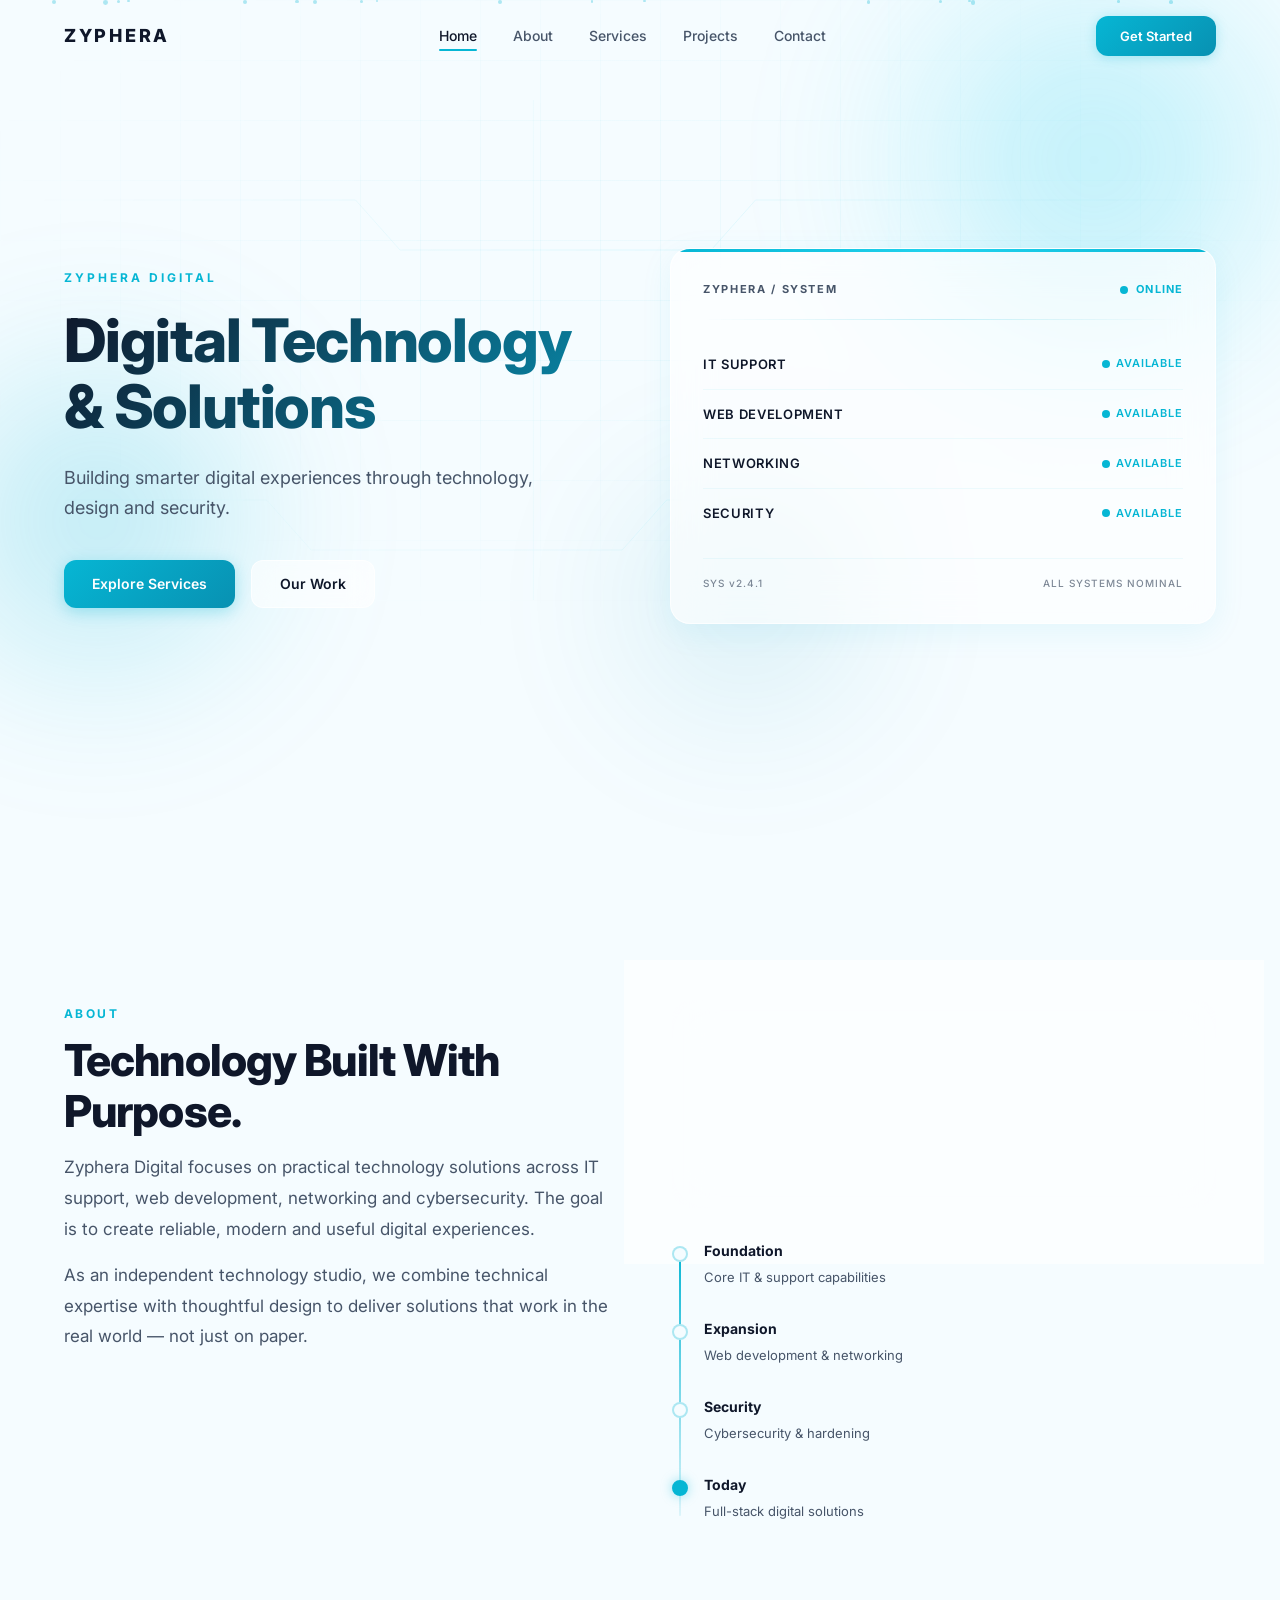
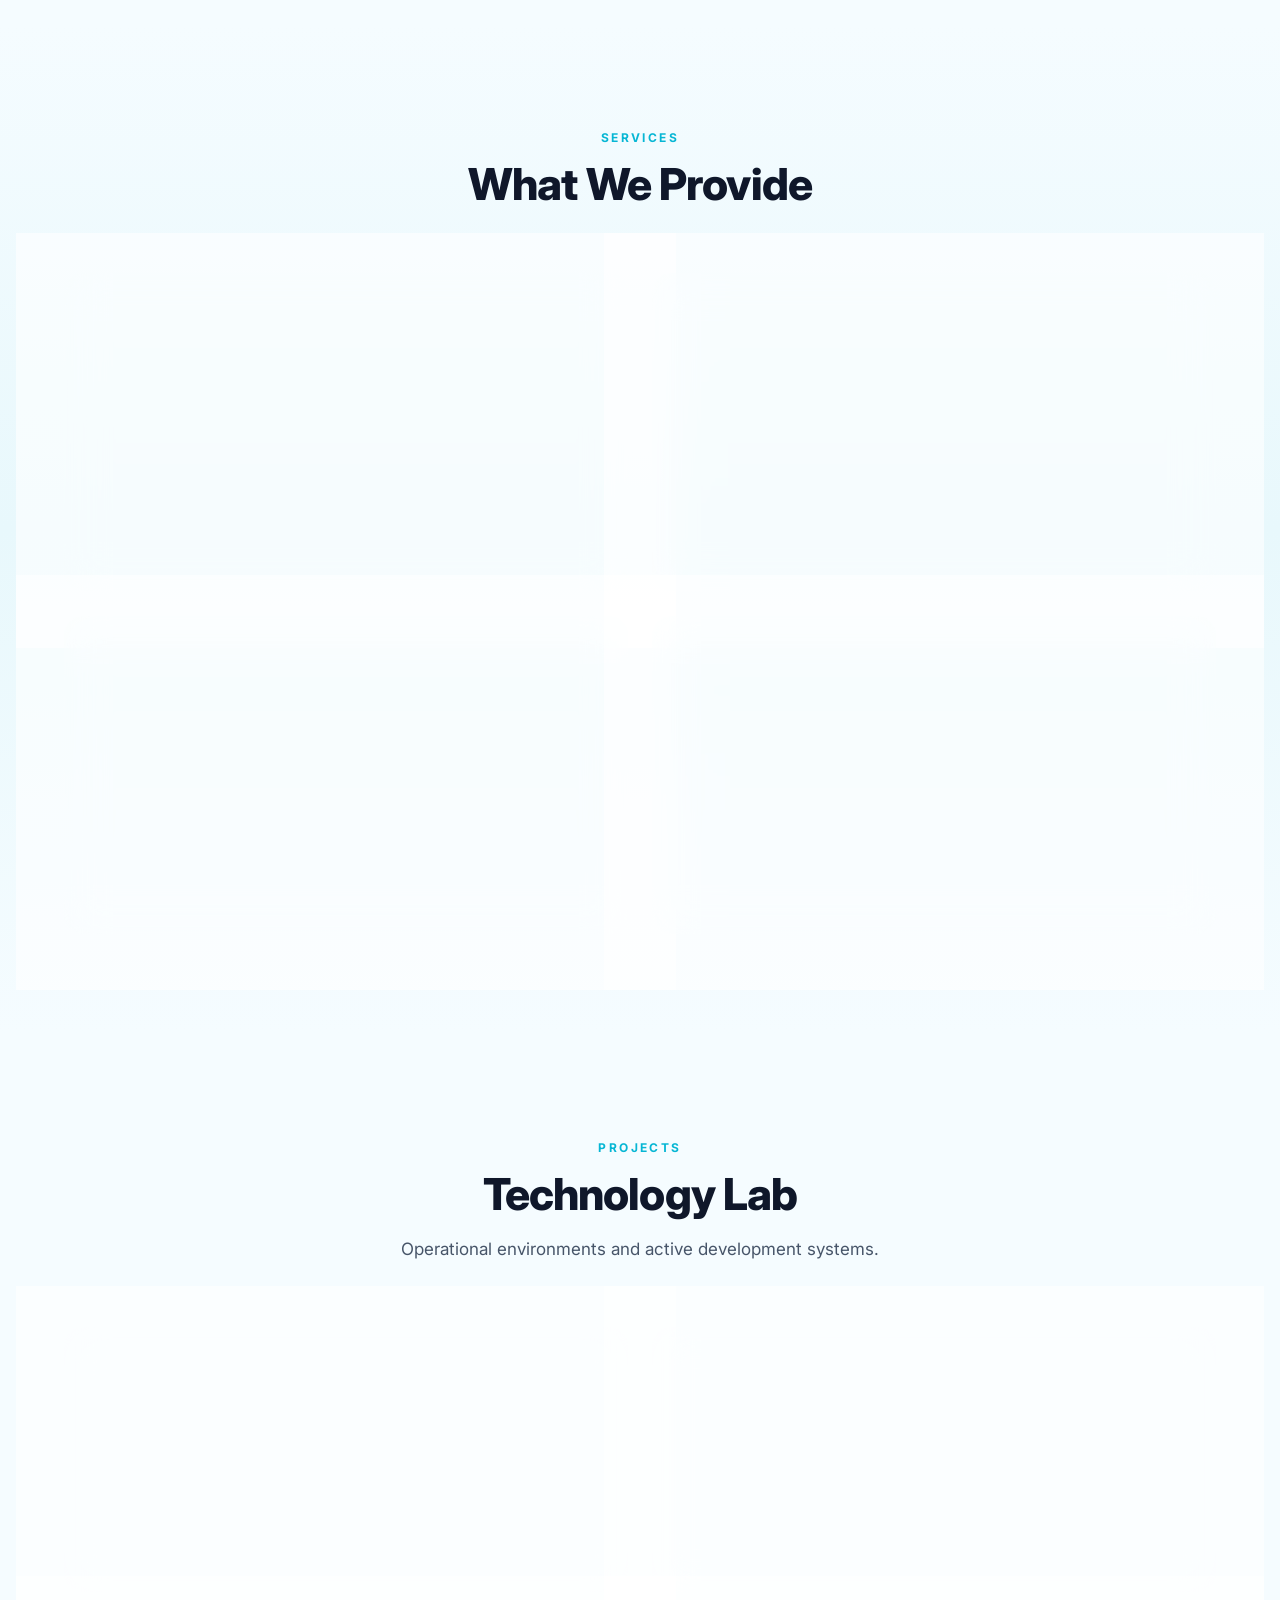
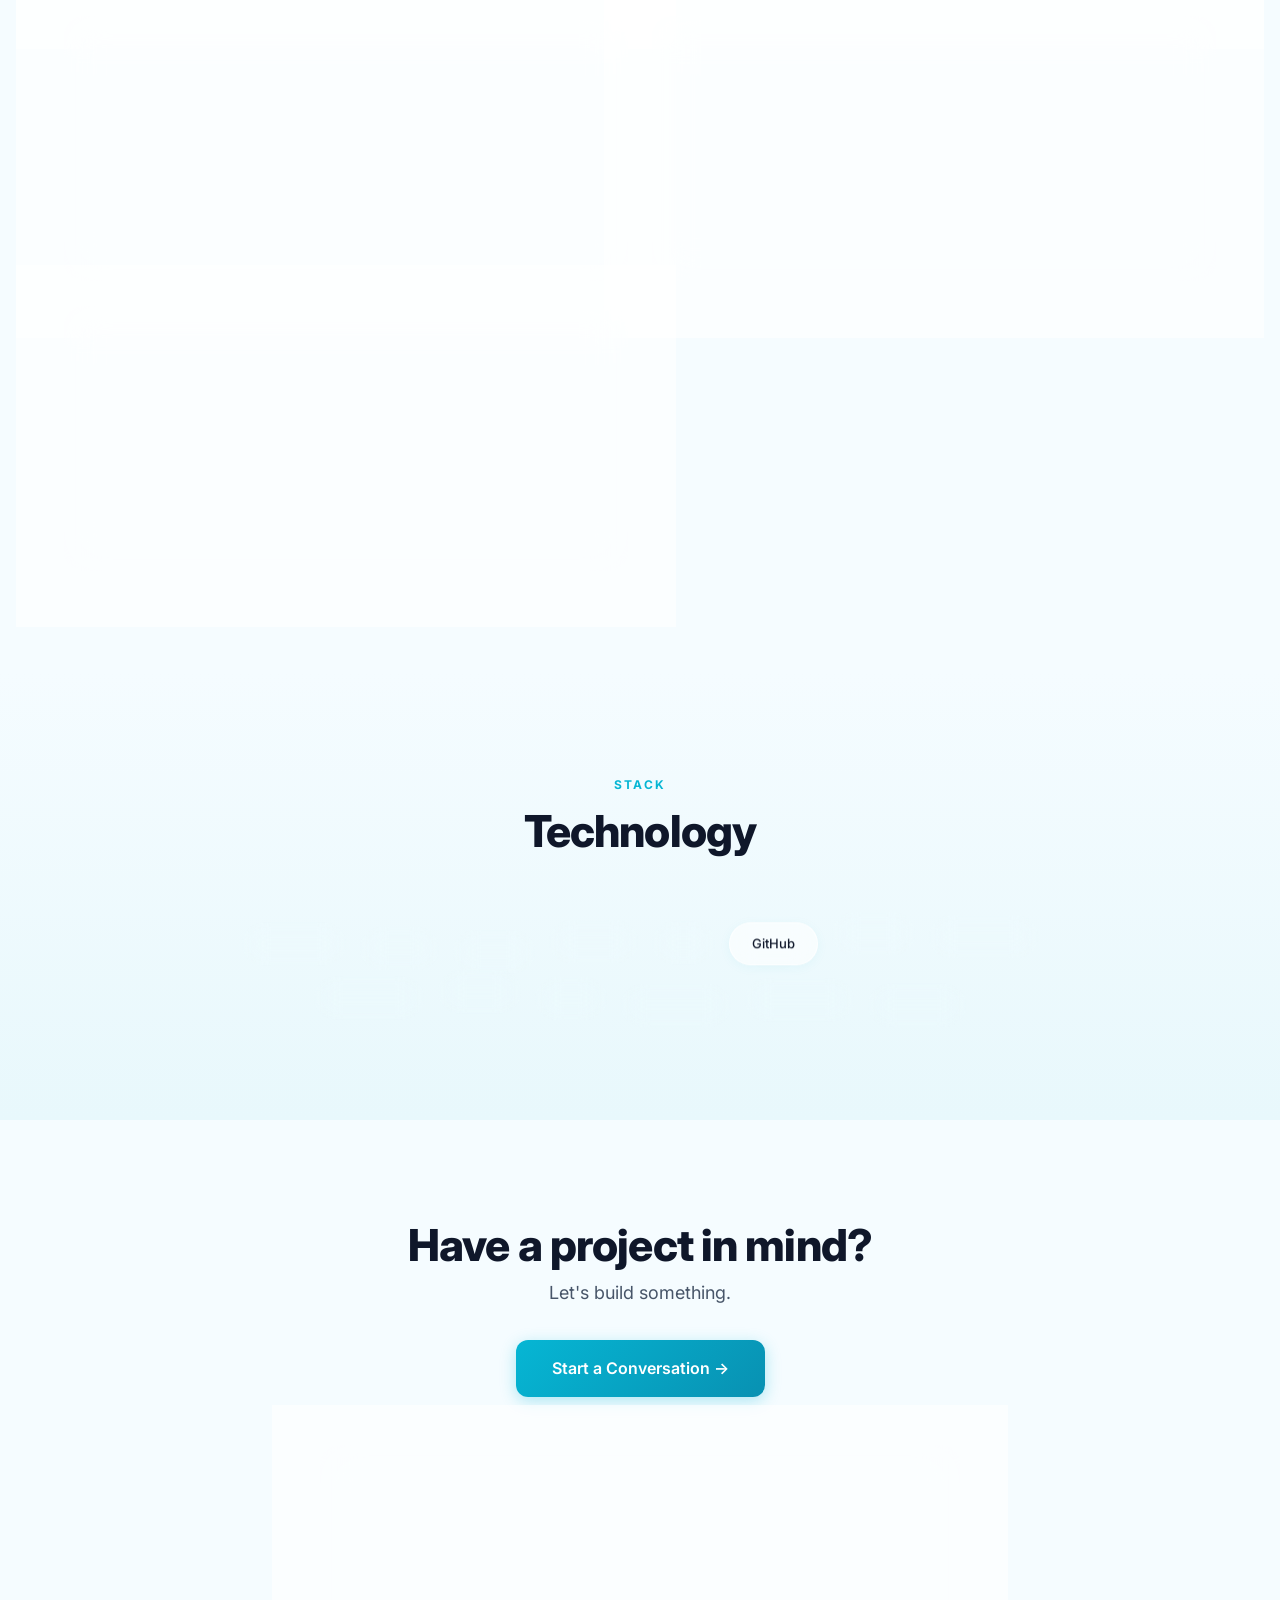
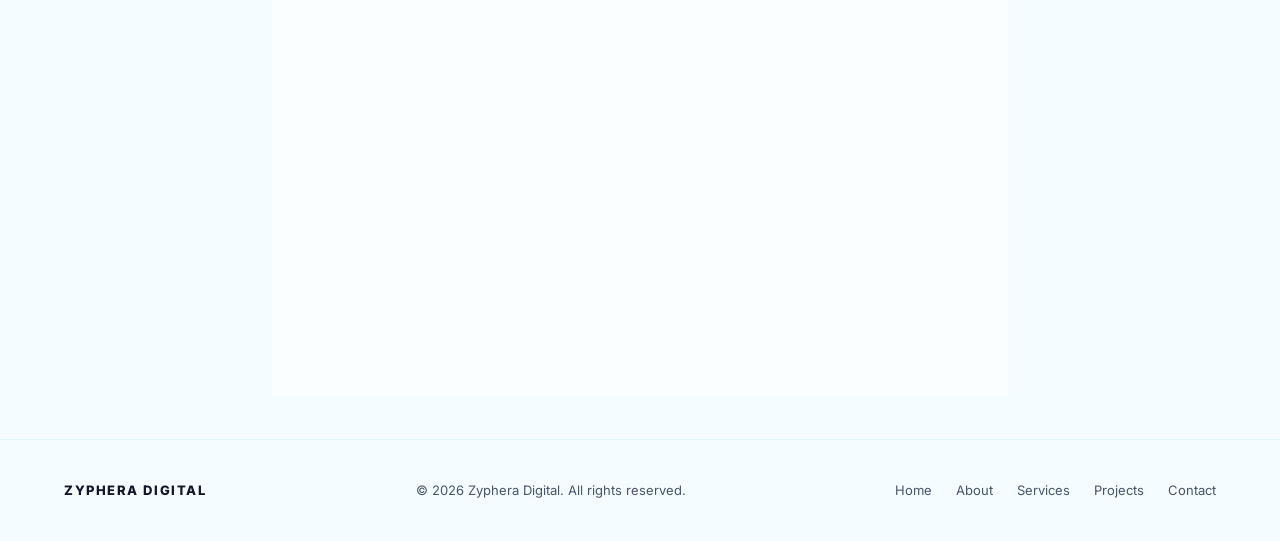
==== index.html @ acb36f53 "Initial commit" ====
<!DOCTYPE html>
<html lang="en">
<head>
  <meta charset="UTF-8">
  <meta name="viewport" content="width=device-width, initial-scale=1.0">
  <meta name="description" content="Zyphera Digital — Independent digital technology studio providing IT support, web development, networking, and cybersecurity solutions.">
  <title>Zyphera Digital — Digital Technology & Solutions</title>
  <link rel="preconnect" href="https://fonts.googleapis.com">
  <link rel="preconnect" href="https://fonts.gstatic.com" crossorigin>
  <link href="https://fonts.googleapis.com/css2?family=Inter:wght@300;400;500;600;700;800&display=swap" rel="stylesheet">
  <link rel="stylesheet" href="styles.css">
</head>
<body>

  <!-- Background Elements -->
  <div class="bg-elements" aria-hidden="true">
    <div class="orb orb-1"></div>
    <div class="orb orb-2"></div>
    <div class="orb orb-3"></div>
    <div class="grid-pattern"></div>
    <div class="circuit-lines">
      <svg viewBox="0 0 1440 900" preserveAspectRatio="none" xmlns="http://www.w3.org/2000/svg">
        <path d="M0 200 H400 L450 250 H800 L850 200 H1440" stroke="url(#circuitGrad)" stroke-width="1" fill="none" opacity="0.3"/>
        <path d="M0 500 H300 L350 550 H700 L750 500 H1100 L1150 550 H1440" stroke="url(#circuitGrad)" stroke-width="1" fill="none" opacity="0.2"/>
        <path d="M200 0 V400 M600 100 V600 M1000 0 V500 M1200 200 V900" stroke="url(#circuitGrad)" stroke-width="1" fill="none" opacity="0.15"/>
        <defs>
          <linearGradient id="circuitGrad" x1="0%" y1="0%" x2="100%" y2="0%">
            <stop offset="0%" stop-color="#06B6D4" stop-opacity="0"/>
            <stop offset="50%" stop-color="#22D3EE" stop-opacity="0.6"/>
            <stop offset="100%" stop-color="#06B6D4" stop-opacity="0"/>
          </linearGradient>
        </defs>
      </svg>
    </div>
    <div class="particles" id="particles"></div>
  </div>

  <!-- Navigation -->
  <header class="navbar" id="navbar">
    <div class="container nav-container">
      <a href="#home" class="logo">ZYPHERA</a>
      <nav class="nav-links" id="navLinks">
        <a href="#home" class="nav-link active">Home</a>
        <a href="#about" class="nav-link">About</a>
        <a href="#services" class="nav-link">Services</a>
        <a href="#projects" class="nav-link">Projects</a>
        <a href="#contact" class="nav-link">Contact</a>
      </nav>
      <a href="#contact" class="btn btn-nav">Get Started</a>
      <button class="hamburger" id="hamburger" aria-label="Toggle menu" aria-expanded="false">
        <span></span>
        <span></span>
        <span></span>
      </button>
    </div>
  </header>

  <!-- Mobile Menu -->
  <div class="mobile-menu" id="mobileMenu">
    <nav class="mobile-nav">
      <a href="#home" class="mobile-nav-link">Home</a>
      <a href="#about" class="mobile-nav-link">About</a>
      <a href="#services" class="mobile-nav-link">Services</a>
      <a href="#projects" class="mobile-nav-link">Projects</a>
      <a href="#contact" class="mobile-nav-link">Contact</a>
      <a href="#contact" class="btn btn-primary mobile-cta">Get Started</a>
    </nav>
  </div>

  <main>

    <!-- Hero -->
    <section class="hero section" id="home">
      <div class="container hero-container">
        <div class="hero-content fade-in">
          <span class="hero-brand">ZYPHERA DIGITAL</span>
          <h1 class="hero-title">Digital Technology<br>&amp; Solutions</h1>
          <p class="hero-subtitle">Building smarter digital experiences through technology, design and security.</p>
          <div class="hero-actions">
            <a href="#services" class="btn btn-primary">Explore Services</a>
            <a href="#projects" class="btn btn-secondary">Our Work</a>
          </div>
        </div>
        <div class="hero-dashboard fade-in delay-1">
          <div class="dashboard glass-card">
            <div class="dashboard-header">
              <span class="dashboard-label">ZYPHERA / SYSTEM</span>
              <span class="status-indicator">
                <span class="status-dot pulse"></span>
                ONLINE
              </span>
            </div>
            <div class="dashboard-divider"></div>
            <div class="dashboard-services">
              <div class="dashboard-row">
                <span class="service-name">IT SUPPORT</span>
                <span class="service-status available">
                  <span class="status-dot pulse"></span> AVAILABLE
                </span>
              </div>
              <div class="dashboard-row">
                <span class="service-name">WEB DEVELOPMENT</span>
                <span class="service-status available">
                  <span class="status-dot pulse"></span> AVAILABLE
                </span>
              </div>
              <div class="dashboard-row">
                <span class="service-name">NETWORKING</span>
                <span class="service-status available">
                  <span class="status-dot pulse"></span> AVAILABLE
                </span>
              </div>
              <div class="dashboard-row">
                <span class="service-name">SECURITY</span>
                <span class="service-status available">
                  <span class="status-dot pulse"></span> AVAILABLE
                </span>
              </div>
            </div>
            <div class="dashboard-footer">
              <span class="dashboard-meta">SYS v2.4.1</span>
              <span class="dashboard-meta">ALL SYSTEMS NOMINAL</span>
            </div>
          </div>
        </div>
      </div>
    </section>

    <!-- About -->
    <section class="about section" id="about">
      <div class="container">
        <div class="about-grid">
          <div class="about-content fade-in">
            <span class="section-label">About</span>
            <h2 class="section-title">Technology Built With Purpose.</h2>
            <p class="section-text">Zyphera Digital focuses on practical technology solutions across IT support, web development, networking and cybersecurity. The goal is to create reliable, modern and useful digital experiences.</p>
            <p class="section-text">As an independent technology studio, we combine technical expertise with thoughtful design to deliver solutions that work in the real world — not just on paper.</p>
          </div>
          <div class="about-visual fade-in delay-1">
            <div class="studio-card glass-card">
              <span class="studio-label">INDEPENDENT TECHNOLOGY STUDIO</span>
              <div class="studio-items">
                <div class="studio-item">
                  <div class="studio-icon">
                    <svg viewBox="0 0 24 24" fill="none" stroke="currentColor" stroke-width="1.5"><rect x="2" y="3" width="20" height="14" rx="2"/><path d="M8 21h8M12 17v4"/></svg>
                  </div>
                  <span>IT Solutions</span>
                </div>
                <div class="studio-item">
                  <div class="studio-icon">
                    <svg viewBox="0 0 24 24" fill="none" stroke="currentColor" stroke-width="1.5"><polyline points="16 18 22 12 16 6"/><polyline points="8 6 2 12 8 18"/></svg>
                  </div>
                  <span>Digital Development</span>
                </div>
                <div class="studio-item">
                  <div class="studio-icon">
                    <svg viewBox="0 0 24 24" fill="none" stroke="currentColor" stroke-width="1.5"><circle cx="12" cy="12" r="3"/><path d="M12 1v4M12 19v4M4.22 4.22l2.83 2.83M16.95 16.95l2.83 2.83M1 12h4M19 12h4M4.22 19.78l2.83-2.83M16.95 7.05l2.83-2.83"/></svg>
                  </div>
                  <span>Networking</span>
                </div>
                <div class="studio-item">
                  <div class="studio-icon">
                    <svg viewBox="0 0 24 24" fill="none" stroke="currentColor" stroke-width="1.5"><path d="M12 22s8-4 8-10V5l-8-3-8 3v7c0 6 8 10 8 10z"/></svg>
                  </div>
                  <span>Security</span>
                </div>
              </div>
            </div>
            <div class="timeline">
              <div class="timeline-item">
                <div class="timeline-dot"></div>
                <div class="timeline-content">
                  <span class="timeline-year">Foundation</span>
                  <span class="timeline-desc">Core IT &amp; support capabilities</span>
                </div>
              </div>
              <div class="timeline-item">
                <div class="timeline-dot"></div>
                <div class="timeline-content">
                  <span class="timeline-year">Expansion</span>
                  <span class="timeline-desc">Web development &amp; networking</span>
                </div>
              </div>
              <div class="timeline-item">
                <div class="timeline-dot"></div>
                <div class="timeline-content">
                  <span class="timeline-year">Security</span>
                  <span class="timeline-desc">Cybersecurity &amp; hardening</span>
                </div>
              </div>
              <div class="timeline-item">
                <div class="timeline-dot active"></div>
                <div class="timeline-content">
                  <span class="timeline-year">Today</span>
                  <span class="timeline-desc">Full-stack digital solutions</span>
                </div>
              </div>
            </div>
          </div>
        </div>
      </div>
    </section>

    <!-- Services -->
    <section class="services section" id="services">
      <div class="container">
        <div class="section-header fade-in">
          <span class="section-label">Services</span>
          <h2 class="section-title">What We Provide</h2>
        </div>
        <div class="services-grid">

          <article class="service-card glass-card fade-in">
            <div class="service-icon">
              <svg viewBox="0 0 24 24" fill="none" stroke="currentColor" stroke-width="1.5"><rect x="2" y="3" width="20" height="14" rx="2"/><path d="M8 21h8M12 17v4"/><path d="M7 8h2M7 12h4"/></svg>
            </div>
            <h3 class="service-title">IT Support</h3>
            <p class="service-desc">Technical troubleshooting, system configuration and user support.</p>
            <div class="service-tags">
              <span class="tag">Windows</span>
              <span class="tag">Linux</span>
              <span class="tag">Troubleshooting</span>
            </div>
            <a href="#contact" class="service-link">
              Learn more <span class="arrow">&rarr;</span>
            </a>
          </article>

          <article class="service-card glass-card fade-in delay-1">
            <div class="service-icon">
              <svg viewBox="0 0 24 24" fill="none" stroke="currentColor" stroke-width="1.5"><circle cx="12" cy="12" r="10"/><path d="M2 12h20M12 2a15.3 15.3 0 0 1 4 10 15.3 15.3 0 0 1-4 10 15.3 15.3 0 0 1-4-10 15.3 15.3 0 0 1 4-10z"/></svg>
            </div>
            <h3 class="service-title">Web Development</h3>
            <p class="service-desc">Modern responsive websites and digital experiences.</p>
            <div class="service-tags">
              <span class="tag">HTML</span>
              <span class="tag">CSS</span>
              <span class="tag">JavaScript</span>
            </div>
            <a href="#contact" class="service-link">
              Learn more <span class="arrow">&rarr;</span>
            </a>
          </article>

          <article class="service-card glass-card fade-in delay-2">
            <div class="service-icon">
              <svg viewBox="0 0 24 24" fill="none" stroke="currentColor" stroke-width="1.5"><path d="M12 22s8-4 8-10V5l-8-3-8 3v7c0 6 8 10 8 10z"/><path d="M9 12l2 2 4-4"/></svg>
            </div>
            <h3 class="service-title">Cybersecurity</h3>
            <p class="service-desc">Security-focused testing, assessment and system hardening.</p>
            <div class="service-tags">
              <span class="tag">Security Testing</span>
              <span class="tag">Nmap</span>
              <span class="tag">Wireshark</span>
            </div>
            <a href="#contact" class="service-link">
              Learn more <span class="arrow">&rarr;</span>
            </a>
          </article>

          <article class="service-card glass-card fade-in delay-3">
            <div class="service-icon">
              <svg viewBox="0 0 24 24" fill="none" stroke="currentColor" stroke-width="1.5"><circle cx="5" cy="6" r="2"/><circle cx="19" cy="6" r="2"/><circle cx="12" cy="18" r="2"/><path d="M7 6h10M5 8l7 8M19 8l-7 8"/></svg>
            </div>
            <h3 class="service-title">Networking</h3>
            <p class="service-desc">Network configuration, troubleshooting and infrastructure support.</p>
            <div class="service-tags">
              <span class="tag">Cisco</span>
              <span class="tag">Networking</span>
              <span class="tag">Packet Tracer</span>
            </div>
            <a href="#contact" class="service-link">
              Learn more <span class="arrow">&rarr;</span>
            </a>
          </article>

        </div>
      </div>
    </section>

    <!-- Projects -->
    <section class="projects section" id="projects">
      <div class="container">
        <div class="section-header fade-in">
          <span class="section-label">Projects</span>
          <h2 class="section-title">Technology Lab</h2>
          <p class="section-subtitle">Operational environments and active development systems.</p>
        </div>
        <div class="projects-grid">

          <article class="project-panel glass-card fade-in">
            <div class="panel-header">
              <span class="panel-status active-status"><span class="status-dot pulse"></span> ACTIVE</span>
              <span class="panel-id">LAB-001</span>
            </div>
            <h3 class="panel-title">IT Support Simulation Lab</h3>
            <div class="panel-meta">
              <div class="meta-row"><span class="meta-label">CATEGORY</span><span class="meta-value">IT SUPPORT</span></div>
              <div class="meta-row"><span class="meta-label">ENVIRONMENT</span><span class="meta-value">WINDOWS / LINUX</span></div>
            </div>
            <a href="#" class="panel-link">View Project <span class="arrow">&rarr;</span></a>
          </article>

          <article class="project-panel glass-card fade-in delay-1">
            <div class="panel-header">
              <span class="panel-status active-status"><span class="status-dot pulse"></span> ACTIVE</span>
              <span class="panel-id">LAB-002</span>
            </div>
            <h3 class="panel-title">Networking Laboratory</h3>
            <div class="panel-meta">
              <div class="meta-row"><span class="meta-label">CATEGORY</span><span class="meta-value">NETWORKING</span></div>
              <div class="meta-row"><span class="meta-label">ENVIRONMENT</span><span class="meta-value">CISCO / PACKET TRACER</span></div>
            </div>
            <a href="#" class="panel-link">View Project <span class="arrow">&rarr;</span></a>
          </article>

          <article class="project-panel glass-card fade-in delay-2">
            <div class="panel-header">
              <span class="panel-status active-status"><span class="status-dot pulse"></span> ACTIVE</span>
              <span class="panel-id">LAB-003</span>
            </div>
            <h3 class="panel-title">Cybersecurity Home Lab</h3>
            <div class="panel-meta">
              <div class="meta-row"><span class="meta-label">CATEGORY</span><span class="meta-value">CYBERSECURITY</span></div>
              <div class="meta-row"><span class="meta-label">ENVIRONMENT</span><span class="meta-value">KALI / LINUX</span></div>
            </div>
            <a href="#" class="panel-link">View Project <span class="arrow">&rarr;</span></a>
          </article>

          <article class="project-panel glass-card fade-in">
            <div class="panel-header">
              <span class="panel-status completed-status">&#10003; COMPLETED</span>
              <span class="panel-id">PRJ-004</span>
            </div>
            <h3 class="panel-title">Tea Haven Website</h3>
            <div class="panel-meta">
              <div class="meta-row"><span class="meta-label">CATEGORY</span><span class="meta-value">WEB DEVELOPMENT</span></div>
              <div class="meta-row"><span class="meta-label">ENVIRONMENT</span><span class="meta-value">HTML / CSS / JS</span></div>
            </div>
            <a href="#" class="panel-link">View Project <span class="arrow">&rarr;</span></a>
          </article>

          <article class="project-panel glass-card fade-in delay-1">
            <div class="panel-header">
              <span class="panel-status dev-status"><span class="status-dot pulse"></span> DEVELOPMENT</span>
              <span class="panel-id">PRJ-005</span>
            </div>
            <h3 class="panel-title">Nova AI Assistant</h3>
            <div class="panel-meta">
              <div class="meta-row"><span class="meta-label">CATEGORY</span><span class="meta-value">AI / PYTHON</span></div>
              <div class="meta-row"><span class="meta-label">ENVIRONMENT</span><span class="meta-value">PYTHON / API</span></div>
            </div>
            <a href="#" class="panel-link">View Project <span class="arrow">&rarr;</span></a>
          </article>

        </div>
      </div>
    </section>

    <!-- Technology Stack -->
    <section class="tech section" id="technology">
      <div class="container">
        <div class="section-header fade-in">
          <span class="section-label">Stack</span>
          <h2 class="section-title">Technology</h2>
        </div>
        <div class="tech-cloud fade-in" id="techCloud">
          <span class="tech-pill">Windows</span>
          <span class="tech-pill">Linux</span>
          <span class="tech-pill">Cisco</span>
          <span class="tech-pill">Python</span>
          <span class="tech-pill">Git</span>
          <span class="tech-pill">GitHub</span>
          <span class="tech-pill">Nmap</span>
          <span class="tech-pill">Wireshark</span>
          <span class="tech-pill">Burp Suite</span>
          <span class="tech-pill">HTML</span>
          <span class="tech-pill">CSS</span>
          <span class="tech-pill">JavaScript</span>
          <span class="tech-pill">VirtualBox</span>
          <span class="tech-pill">VMware</span>
        </div>
      </div>
    </section>

    <!-- Contact -->
    <section class="contact section" id="contact">
      <div class="container">
        <div class="contact-header fade-in">
          <h2 class="section-title">Have a project in mind?</h2>
          <p class="section-subtitle">Let's build something.</p>
          <a href="#contact-form" class="btn btn-primary btn-large">Start a Conversation &rarr;</a>
        </div>
        <form class="contact-form glass-card fade-in" id="contact-form">
          <div class="form-row">
            <div class="form-group">
              <label for="name">Name</label>
              <input type="text" id="name" name="name" placeholder="Your name" required>
            </div>
            <div class="form-group">
              <label for="email">Email</label>
              <input type="email" id="email" name="email" placeholder="you@example.com" required>
            </div>
          </div>
          <div class="form-group">
            <label for="service">Service</label>
            <select id="service" name="service" required>
              <option value="" disabled selected>Select a service</option>
              <option value="it-support">IT Support</option>
              <option value="web-development">Web Development</option>
              <option value="cybersecurity">Cybersecurity</option>
              <option value="networking">Networking</option>
              <option value="other">Other</option>
            </select>
          </div>
          <div class="form-group">
            <label for="message">Message</label>
            <textarea id="message" name="message" rows="5" placeholder="Tell us about your project..." required></textarea>
          </div>
          <button type="submit" class="btn btn-primary btn-submit">Submit</button>
        </form>
      </div>
    </section>

  </main>

  <!-- Footer -->
  <footer class="footer">
    <div class="container footer-container">
      <span class="footer-logo">ZYPHERA DIGITAL</span>
      <span class="footer-copy">&copy; 2026 Zyphera Digital. All rights reserved.</span>
      <nav class="footer-nav">
        <a href="#home">Home</a>
        <a href="#about">About</a>
        <a href="#services">Services</a>
        <a href="#projects">Projects</a>
        <a href="#contact">Contact</a>
      </nav>
    </div>
  </footer>

  <script src="script.js"></script>
</body>
</html>
---- styles.css ----
/* ============================================
   Zyphera Digital — Design System
   Bright Cyan Glassmorphism
   ============================================ */

:root {
  --bg: #F5FCFF;
  --bg-light: #E8F8FC;
  --primary: #06B6D4;
  --bright: #22D3EE;
  --deep: #0891B2;
  --text-dark: #0F172A;
  --text-secondary: #475569;
  --glass-bg: rgba(255, 255, 255, 0.60);
  --glass-border: rgba(255, 255, 255, 0.70);
  --glass-shadow: 0 8px 32px rgba(6, 182, 212, 0.08);
  --glow: 0 0 40px rgba(6, 182, 212, 0.15);
  --glow-strong: 0 0 60px rgba(34, 211, 238, 0.25);
  --radius: 20px;
  --radius-lg: 28px;
  --radius-sm: 12px;
  --transition: 0.3s cubic-bezier(0.4, 0, 0.2, 1);
  --font: 'Inter', -apple-system, BlinkMacSystemFont, sans-serif;
  --nav-height: 72px;
}

/* Reset */
*, *::before, *::after {
  margin: 0;
  padding: 0;
  box-sizing: border-box;
}

html {
  scroll-behavior: smooth;
  scroll-padding-top: var(--nav-height);
}

body {
  font-family: var(--font);
  background: var(--bg);
  color: var(--text-dark);
  line-height: 1.6;
  overflow-x: hidden;
  -webkit-font-smoothing: antialiased;
}

a {
  text-decoration: none;
  color: inherit;
}

img {
  max-width: 100%;
  display: block;
}

.container {
  width: 100%;
  max-width: 1200px;
  margin: 0 auto;
  padding: 0 24px;
}

.section {
  padding: 100px 0;
  position: relative;
}

/* ============================================
   Background Elements
   ============================================ */

.bg-elements {
  position: fixed;
  inset: 0;
  pointer-events: none;
  z-index: 0;
  overflow: hidden;
}

.orb {
  position: absolute;
  border-radius: 50%;
  filter: blur(80px);
  opacity: 0.35;
}

.orb-1 {
  width: 500px;
  height: 500px;
  background: radial-gradient(circle, var(--bright) 0%, transparent 70%);
  top: -10%;
  right: -5%;
  animation: float 20s ease-in-out infinite;
}

.orb-2 {
  width: 400px;
  height: 400px;
  background: radial-gradient(circle, var(--primary) 0%, transparent 70%);
  bottom: 20%;
  left: -8%;
  animation: float 25s ease-in-out infinite reverse;
}

.orb-3 {
  width: 300px;
  height: 300px;
  background: radial-gradient(circle, var(--deep) 0%, transparent 70%);
  top: 50%;
  right: 30%;
  opacity: 0.2;
  animation: float 18s ease-in-out infinite 5s;
}

@keyframes float {
  0%, 100% { transform: translate(0, 0); }
  33% { transform: translate(30px, -20px); }
  66% { transform: translate(-20px, 15px); }
}

.grid-pattern {
  position: absolute;
  inset: 0;
  background-image:
    linear-gradient(rgba(6, 182, 212, 0.04) 1px, transparent 1px),
    linear-gradient(90deg, rgba(6, 182, 212, 0.04) 1px, transparent 1px);
  background-size: 60px 60px;
  mask-image: radial-gradient(ellipse 80% 60% at 50% 30%, black 20%, transparent 70%);
}

.circuit-lines {
  position: absolute;
  inset: 0;
  opacity: 0.6;
}

.circuit-lines svg {
  width: 100%;
  height: 100%;
}

.particles {
  position: absolute;
  inset: 0;
}

.particle {
  position: absolute;
  width: 3px;
  height: 3px;
  background: var(--primary);
  border-radius: 50%;
  opacity: 0.3;
  animation: particleFloat 15s linear infinite;
}

@keyframes particleFloat {
  0% { transform: translateY(100vh) scale(0); opacity: 0; }
  10% { opacity: 0.3; }
  90% { opacity: 0.3; }
  100% { transform: translateY(-10vh) scale(1); opacity: 0; }
}

/* ============================================
   Glass Card
   ============================================ */

.glass-card {
  background: var(--glass-bg);
  backdrop-filter: blur(20px);
  -webkit-backdrop-filter: blur(20px);
  border: 1px solid var(--glass-border);
  border-radius: var(--radius);
  box-shadow: var(--glass-shadow);
}

/* ============================================
   Navigation
   ============================================ */

.navbar {
  position: fixed;
  top: 0;
  left: 0;
  right: 0;
  z-index: 1000;
  height: var(--nav-height);
  transition: var(--transition);
}

.navbar.scrolled {
  background: rgba(245, 252, 255, 0.75);
  backdrop-filter: blur(20px);
  -webkit-backdrop-filter: blur(20px);
  border-bottom: 1px solid rgba(255, 255, 255, 0.8);
  box-shadow: 0 4px 24px rgba(6, 182, 212, 0.06);
}

.nav-container {
  display: flex;
  align-items: center;
  justify-content: space-between;
  height: 100%;
}

.logo {
  font-size: 1.125rem;
  font-weight: 800;
  letter-spacing: 0.15em;
  color: var(--text-dark);
  transition: color var(--transition);
}

.logo:hover {
  color: var(--primary);
}

.nav-links {
  display: flex;
  align-items: center;
  gap: 36px;
}

.nav-link {
  font-size: 0.875rem;
  font-weight: 500;
  color: var(--text-secondary);
  transition: color var(--transition);
  position: relative;
}

.nav-link::after {
  content: '';
  position: absolute;
  bottom: -4px;
  left: 0;
  width: 0;
  height: 2px;
  background: var(--primary);
  border-radius: 1px;
  transition: width var(--transition);
}

.nav-link:hover,
.nav-link.active {
  color: var(--text-dark);
}

.nav-link:hover::after,
.nav-link.active::after {
  width: 100%;
}

.hamburger {
  display: none;
  flex-direction: column;
  gap: 5px;
  background: none;
  border: none;
  cursor: pointer;
  padding: 8px;
  z-index: 1001;
}

.hamburger span {
  display: block;
  width: 24px;
  height: 2px;
  background: var(--text-dark);
  border-radius: 2px;
  transition: var(--transition);
}

.hamburger.active span:nth-child(1) {
  transform: rotate(45deg) translate(5px, 5px);
}

.hamburger.active span:nth-child(2) {
  opacity: 0;
}

.hamburger.active span:nth-child(3) {
  transform: rotate(-45deg) translate(5px, -5px);
}

.mobile-menu {
  position: fixed;
  inset: 0;
  z-index: 999;
  background: rgba(245, 252, 255, 0.95);
  backdrop-filter: blur(24px);
  -webkit-backdrop-filter: blur(24px);
  display: flex;
  align-items: center;
  justify-content: center;
  opacity: 0;
  visibility: hidden;
  transition: var(--transition);
}

.mobile-menu.open {
  opacity: 1;
  visibility: visible;
}

.mobile-nav {
  display: flex;
  flex-direction: column;
  align-items: center;
  gap: 32px;
}

.mobile-nav-link {
  font-size: 1.25rem;
  font-weight: 600;
  color: var(--text-dark);
  transition: color var(--transition);
}

.mobile-nav-link:hover {
  color: var(--primary);
}

.mobile-cta {
  margin-top: 16px;
}

/* ============================================
   Buttons
   ============================================ */

.btn {
  display: inline-flex;
  align-items: center;
  justify-content: center;
  gap: 8px;
  padding: 12px 28px;
  font-family: var(--font);
  font-size: 0.875rem;
  font-weight: 600;
  border-radius: var(--radius-sm);
  border: none;
  cursor: pointer;
  transition: var(--transition);
  white-space: nowrap;
}

.btn-primary {
  background: linear-gradient(135deg, var(--primary), var(--deep));
  color: white;
  box-shadow: 0 4px 16px rgba(6, 182, 212, 0.3);
}

.btn-primary:hover {
  transform: translateY(-2px);
  box-shadow: 0 8px 28px rgba(6, 182, 212, 0.4);
}

.btn-secondary {
  background: var(--glass-bg);
  backdrop-filter: blur(12px);
  color: var(--text-dark);
  border: 1px solid var(--glass-border);
}

.btn-secondary:hover {
  border-color: var(--primary);
  box-shadow: var(--glow);
  transform: translateY(-2px);
}

.btn-nav {
  padding: 10px 24px;
  background: linear-gradient(135deg, var(--primary), var(--deep));
  color: white;
  border-radius: var(--radius-sm);
  font-size: 0.8125rem;
  font-weight: 600;
  box-shadow: 0 2px 12px rgba(6, 182, 212, 0.25);
}

.btn-nav:hover {
  transform: translateY(-1px);
  box-shadow: 0 4px 20px rgba(6, 182, 212, 0.35);
}

.btn-large {
  padding: 16px 36px;
  font-size: 1rem;
  border-radius: var(--radius-sm);
}

.btn-submit {
  width: 100%;
  padding: 14px;
  font-size: 0.9375rem;
}

/* ============================================
   Hero
   ============================================ */

.hero {
  min-height: 100vh;
  display: flex;
  align-items: center;
  padding-top: var(--nav-height);
  position: relative;
  z-index: 1;
}

.hero-container {
  display: grid;
  grid-template-columns: 1fr 1fr;
  gap: 60px;
  align-items: center;
}

.hero-brand {
  display: inline-block;
  font-size: 0.75rem;
  font-weight: 700;
  letter-spacing: 0.25em;
  color: var(--primary);
  margin-bottom: 20px;
}

.hero-title {
  font-size: clamp(2.5rem, 5vw, 3.75rem);
  font-weight: 800;
  line-height: 1.1;
  letter-spacing: -0.02em;
  margin-bottom: 24px;
  background: linear-gradient(135deg, var(--text-dark) 0%, var(--deep) 100%);
  -webkit-background-clip: text;
  -webkit-text-fill-color: transparent;
  background-clip: text;
}

.hero-subtitle {
  font-size: 1.125rem;
  color: var(--text-secondary);
  max-width: 480px;
  margin-bottom: 36px;
  line-height: 1.7;
}

.hero-actions {
  display: flex;
  gap: 16px;
  flex-wrap: wrap;
}

/* Dashboard */
.hero-dashboard {
  perspective: 1000px;
}

.dashboard {
  padding: 32px;
  position: relative;
  overflow: hidden;
}

.dashboard::before {
  content: '';
  position: absolute;
  top: 0;
  left: 0;
  right: 0;
  height: 3px;
  background: linear-gradient(90deg, var(--primary), var(--bright), var(--primary));
  border-radius: var(--radius) var(--radius) 0 0;
}

.dashboard-header {
  display: flex;
  justify-content: space-between;
  align-items: center;
  margin-bottom: 20px;
}

.dashboard-label {
  font-size: 0.6875rem;
  font-weight: 700;
  letter-spacing: 0.15em;
  color: var(--text-secondary);
}

.status-indicator {
  display: flex;
  align-items: center;
  gap: 8px;
  font-size: 0.6875rem;
  font-weight: 700;
  letter-spacing: 0.1em;
  color: var(--primary);
}

.status-dot {
  width: 8px;
  height: 8px;
  border-radius: 50%;
  background: var(--primary);
  display: inline-block;
}

.status-dot.pulse {
  animation: pulse 2s ease-in-out infinite;
}

@keyframes pulse {
  0%, 100% { opacity: 1; box-shadow: 0 0 0 0 rgba(6, 182, 212, 0.4); }
  50% { opacity: 0.7; box-shadow: 0 0 0 6px rgba(6, 182, 212, 0); }
}

.dashboard-divider {
  height: 1px;
  background: linear-gradient(90deg, transparent, rgba(6, 182, 212, 0.2), transparent);
  margin-bottom: 20px;
}

.dashboard-row {
  display: flex;
  justify-content: space-between;
  align-items: center;
  padding: 14px 0;
  border-bottom: 1px solid rgba(6, 182, 212, 0.06);
}

.dashboard-row:last-child {
  border-bottom: none;
}

.service-name {
  font-size: 0.8125rem;
  font-weight: 600;
  letter-spacing: 0.05em;
  color: var(--text-dark);
}

.service-status {
  display: flex;
  align-items: center;
  gap: 6px;
  font-size: 0.6875rem;
  font-weight: 600;
  letter-spacing: 0.08em;
}

.service-status.available {
  color: var(--primary);
}

.dashboard-footer {
  display: flex;
  justify-content: space-between;
  margin-top: 20px;
  padding-top: 16px;
  border-top: 1px solid rgba(6, 182, 212, 0.06);
}

.dashboard-meta {
  font-size: 0.625rem;
  font-weight: 500;
  letter-spacing: 0.1em;
  color: var(--text-secondary);
  opacity: 0.7;
}

/* ============================================
   Section Typography
   ============================================ */

.section-label {
  display: inline-block;
  font-size: 0.75rem;
  font-weight: 700;
  letter-spacing: 0.2em;
  text-transform: uppercase;
  color: var(--primary);
  margin-bottom: 12px;
}

.section-title {
  font-size: clamp(2rem, 4vw, 2.75rem);
  font-weight: 800;
  letter-spacing: -0.02em;
  line-height: 1.15;
  margin-bottom: 16px;
}

.section-subtitle {
  font-size: 1.0625rem;
  color: var(--text-secondary);
  max-width: 520px;
}

.section-text {
  font-size: 1.0625rem;
  color: var(--text-secondary);
  line-height: 1.8;
  margin-bottom: 16px;
}

.section-header {
  text-align: center;
  margin-bottom: 64px;
}

.section-header .section-subtitle {
  margin: 0 auto;
}

/* ============================================
   About
   ============================================ */

.about {
  position: relative;
  z-index: 1;
}

.about-grid {
  display: grid;
  grid-template-columns: 1fr 1fr;
  gap: 64px;
  align-items: start;
}

.studio-card {
  padding: 32px;
  margin-bottom: 32px;
}

.studio-label {
  display: block;
  font-size: 0.6875rem;
  font-weight: 700;
  letter-spacing: 0.15em;
  color: var(--primary);
  margin-bottom: 24px;
}

.studio-items {
  display: grid;
  grid-template-columns: 1fr 1fr;
  gap: 20px;
}

.studio-item {
  display: flex;
  align-items: center;
  gap: 12px;
  font-size: 0.875rem;
  font-weight: 500;
  color: var(--text-dark);
}

.studio-icon {
  width: 40px;
  height: 40px;
  display: flex;
  align-items: center;
  justify-content: center;
  background: rgba(6, 182, 212, 0.08);
  border-radius: var(--radius-sm);
  color: var(--primary);
  flex-shrink: 0;
}

.studio-icon svg {
  width: 20px;
  height: 20px;
}

/* Timeline */
.timeline {
  position: relative;
  padding-left: 32px;
}

.timeline::before {
  content: '';
  position: absolute;
  left: 7px;
  top: 8px;
  bottom: 8px;
  width: 2px;
  background: linear-gradient(to bottom, var(--primary), rgba(6, 182, 212, 0.1));
  border-radius: 1px;
}

.timeline-item {
  position: relative;
  padding-bottom: 28px;
}

.timeline-item:last-child {
  padding-bottom: 0;
}

.timeline-dot {
  position: absolute;
  left: -32px;
  top: 6px;
  width: 16px;
  height: 16px;
  border-radius: 50%;
  background: var(--bg);
  border: 2px solid rgba(6, 182, 212, 0.3);
  transition: var(--transition);
}

.timeline-dot.active {
  background: var(--primary);
  border-color: var(--primary);
  box-shadow: 0 0 12px rgba(6, 182, 212, 0.4);
}

.timeline-year {
  display: block;
  font-size: 0.875rem;
  font-weight: 700;
  color: var(--text-dark);
  margin-bottom: 2px;
}

.timeline-desc {
  font-size: 0.8125rem;
  color: var(--text-secondary);
}

/* ============================================
   Services
   ============================================ */

.services {
  position: relative;
  z-index: 1;
  background: linear-gradient(180deg, var(--bg) 0%, var(--bg-light) 50%, var(--bg) 100%);
}

.services-grid {
  display: grid;
  grid-template-columns: repeat(2, 1fr);
  gap: 24px;
}

.service-card {
  padding: 36px;
  position: relative;
  overflow: hidden;
  transition: var(--transition);
  cursor: default;
}

.service-card::before {
  content: '';
  position: absolute;
  inset: 0;
  background: linear-gradient(135deg, rgba(6, 182, 212, 0.04) 0%, transparent 60%);
  opacity: 0;
  transition: opacity var(--transition);
  border-radius: var(--radius);
}

.service-card:hover {
  transform: translateY(-6px);
  border-color: rgba(34, 211, 238, 0.5);
  box-shadow: var(--glow-strong);
}

.service-card:hover::before {
  opacity: 1;
}

.service-icon {
  width: 52px;
  height: 52px;
  display: flex;
  align-items: center;
  justify-content: center;
  background: rgba(6, 182, 212, 0.08);
  border-radius: var(--radius-sm);
  color: var(--primary);
  margin-bottom: 24px;
  transition: var(--transition);
}

.service-icon svg {
  width: 26px;
  height: 26px;
}

.service-card:hover .service-icon {
  background: rgba(6, 182, 212, 0.15);
  transform: scale(1.05);
}

.service-title {
  font-size: 1.25rem;
  font-weight: 700;
  margin-bottom: 12px;
}

.service-desc {
  font-size: 0.9375rem;
  color: var(--text-secondary);
  line-height: 1.7;
  margin-bottom: 20px;
}

.service-tags {
  display: flex;
  flex-wrap: wrap;
  gap: 8px;
  margin-bottom: 24px;
}

.tag {
  font-size: 0.75rem;
  font-weight: 500;
  padding: 4px 12px;
  background: rgba(6, 182, 212, 0.08);
  color: var(--deep);
  border-radius: 100px;
  border: 1px solid rgba(6, 182, 212, 0.12);
}

.service-link {
  display: inline-flex;
  align-items: center;
  gap: 8px;
  font-size: 0.875rem;
  font-weight: 600;
  color: var(--primary);
  transition: var(--transition);
}

.service-link .arrow {
  transition: transform var(--transition);
}

.service-card:hover .service-link .arrow {
  transform: translateX(4px);
}

/* ============================================
   Projects
   ============================================ */

.projects {
  position: relative;
  z-index: 1;
}

.projects-grid {
  display: grid;
  grid-template-columns: repeat(2, 1fr);
  gap: 24px;
}

.project-panel {
  padding: 28px 32px;
  position: relative;
  overflow: hidden;
  transition: var(--transition);
}

.project-panel::after {
  content: '';
  position: absolute;
  top: 0;
  left: 0;
  width: 3px;
  height: 100%;
  background: linear-gradient(to bottom, var(--primary), var(--bright));
  opacity: 0;
  transition: opacity var(--transition);
  border-radius: 3px 0 0 3px;
}

.project-panel:hover {
  transform: translateY(-4px);
  border-color: rgba(34, 211, 238, 0.4);
  box-shadow: var(--glow);
}

.project-panel:hover::after {
  opacity: 1;
}

.panel-header {
  display: flex;
  justify-content: space-between;
  align-items: center;
  margin-bottom: 16px;
}

.panel-status {
  display: inline-flex;
  align-items: center;
  gap: 6px;
  font-size: 0.6875rem;
  font-weight: 700;
  letter-spacing: 0.08em;
  padding: 4px 10px;
  border-radius: 100px;
}

.active-status {
  color: var(--primary);
  background: rgba(6, 182, 212, 0.08);
}

.completed-status {
  color: var(--deep);
  background: rgba(8, 145, 178, 0.08);
}

.dev-status {
  color: #D97706;
  background: rgba(217, 119, 6, 0.08);
}

.panel-id {
  font-size: 0.625rem;
  font-weight: 600;
  letter-spacing: 0.12em;
  color: var(--text-secondary);
  opacity: 0.6;
}

.panel-title {
  font-size: 1.125rem;
  font-weight: 700;
  margin-bottom: 20px;
}

.panel-meta {
  margin-bottom: 20px;
}

.meta-row {
  display: flex;
  justify-content: space-between;
  padding: 8px 0;
  border-bottom: 1px solid rgba(6, 182, 212, 0.06);
}

.meta-row:last-child {
  border-bottom: none;
}

.meta-label {
  font-size: 0.6875rem;
  font-weight: 600;
  letter-spacing: 0.1em;
  color: var(--text-secondary);
}

.meta-value {
  font-size: 0.75rem;
  font-weight: 600;
  letter-spacing: 0.05em;
  color: var(--text-dark);
}

.panel-link {
  display: inline-flex;
  align-items: center;
  gap: 8px;
  font-size: 0.8125rem;
  font-weight: 600;
  color: var(--primary);
  transition: var(--transition);
}

.panel-link .arrow {
  transition: transform var(--transition);
}

.project-panel:hover .panel-link .arrow {
  transform: translateX(4px);
}

/* ============================================
   Technology Stack
   ============================================ */

.tech {
  position: relative;
  z-index: 1;
  background: linear-gradient(180deg, var(--bg) 0%, var(--bg-light) 100%);
  overflow: hidden;
}

.tech-cloud {
  display: flex;
  flex-wrap: wrap;
  justify-content: center;
  gap: 14px;
  max-width: 800px;
  margin: 0 auto;
}

.tech-pill {
  display: inline-flex;
  align-items: center;
  padding: 10px 22px;
  font-size: 0.8125rem;
  font-weight: 500;
  color: var(--text-dark);
  background: var(--glass-bg);
  backdrop-filter: blur(12px);
  -webkit-backdrop-filter: blur(12px);
  border: 1px solid var(--glass-border);
  border-radius: 100px;
  box-shadow: 0 2px 12px rgba(6, 182, 212, 0.06);
  transition: var(--transition);
  cursor: default;
}

.tech-pill:hover {
  border-color: rgba(34, 211, 238, 0.5);
  box-shadow: var(--glow);
  transform: translateY(-2px);
  color: var(--primary);
}

/* ============================================
   Contact
   ============================================ */

.contact {
  position: relative;
  z-index: 1;
}

.contact-header {
  text-align: center;
  margin-bottom: 48px;
}

.contact-header .section-title {
  margin-bottom: 8px;
}

.contact-header .section-subtitle {
  margin: 0 auto 32px;
  font-size: 1.125rem;
}

.contact-form {
  max-width: 640px;
  margin: 0 auto;
  padding: 40px;
}

.form-row {
  display: grid;
  grid-template-columns: 1fr 1fr;
  gap: 20px;
}

.form-group {
  margin-bottom: 20px;
}

.form-group label {
  display: block;
  font-size: 0.8125rem;
  font-weight: 600;
  color: var(--text-dark);
  margin-bottom: 8px;
  letter-spacing: 0.02em;
}

.form-group input,
.form-group select,
.form-group textarea {
  width: 100%;
  padding: 12px 16px;
  font-family: var(--font);
  font-size: 0.9375rem;
  color: var(--text-dark);
  background: rgba(255, 255, 255, 0.5);
  border: 1px solid rgba(6, 182, 212, 0.12);
  border-radius: var(--radius-sm);
  transition: var(--transition);
  outline: none;
}

.form-group input::placeholder,
.form-group textarea::placeholder {
  color: var(--text-secondary);
  opacity: 0.6;
}

.form-group input:focus,
.form-group select:focus,
.form-group textarea:focus {
  border-color: var(--primary);
  box-shadow: 0 0 0 3px rgba(6, 182, 212, 0.1);
  background: rgba(255, 255, 255, 0.8);
}

.form-group select {
  appearance: none;
  background-image: url("data:image/svg+xml,%3Csvg xmlns='http://www.w3.org/2000/svg' width='12' height='12' viewBox='0 0 12 12'%3E%3Cpath fill='%23475569' d='M6 8L1 3h10z'/%3E%3C/svg%3E");
  background-repeat: no-repeat;
  background-position: right 16px center;
  cursor: pointer;
}

.form-group textarea {
  resize: vertical;
  min-height: 120px;
}

/* ============================================
   Footer
   ============================================ */

.footer {
  position: relative;
  z-index: 1;
  padding: 40px 0;
  border-top: 1px solid rgba(6, 182, 212, 0.08);
}

.footer-container {
  display: flex;
  align-items: center;
  justify-content: space-between;
  flex-wrap: wrap;
  gap: 16px;
}

.footer-logo {
  font-size: 0.8125rem;
  font-weight: 800;
  letter-spacing: 0.12em;
  color: var(--text-dark);
}

.footer-copy {
  font-size: 0.8125rem;
  color: var(--text-secondary);
}

.footer-nav {
  display: flex;
  gap: 24px;
}

.footer-nav a {
  font-size: 0.8125rem;
  color: var(--text-secondary);
  transition: color var(--transition);
}

.footer-nav a:hover {
  color: var(--primary);
}

/* ============================================
   Animations
   ============================================ */

.fade-in {
  opacity: 0;
  transform: translateY(24px);
  transition: opacity 0.7s ease, transform 0.7s ease;
}

.fade-in.visible {
  opacity: 1;
  transform: translateY(0);
}

.delay-1 { transition-delay: 0.1s; }
.delay-2 { transition-delay: 0.2s; }
.delay-3 { transition-delay: 0.3s; }

/* ============================================
   Responsive
   ============================================ */

@media (max-width: 1024px) {
  .hero-container {
    grid-template-columns: 1fr;
    gap: 48px;
    text-align: center;
  }

  .hero-subtitle {
    margin-left: auto;
    margin-right: auto;
  }

  .hero-actions {
    justify-content: center;
  }

  .about-grid {
    grid-template-columns: 1fr;
    gap: 48px;
  }

  .services-grid {
    grid-template-columns: 1fr;
  }

  .projects-grid {
    grid-template-columns: 1fr;
  }
}

@media (max-width: 768px) {
  .section {
    padding: 72px 0;
  }

  .nav-links,
  .btn-nav {
    display: none;
  }

  .hamburger {
    display: flex;
  }

  .studio-items {
    grid-template-columns: 1fr;
  }

  .form-row {
    grid-template-columns: 1fr;
  }

  .contact-form {
    padding: 28px;
  }

  .footer-container {
    flex-direction: column;
    text-align: center;
  }

  .footer-nav {
    flex-wrap: wrap;
    justify-content: center;
  }

  .hero-title {
    font-size: 2.25rem;
  }

  .dashboard {
    padding: 24px;
  }

  .service-card {
    padding: 28px;
  }
}

@media (max-width: 480px) {
  .container {
    padding: 0 16px;
  }

  .hero-actions {
    flex-direction: column;
    width: 100%;
  }

  .hero-actions .btn {
    width: 100%;
  }

  .tech-pill {
    padding: 8px 16px;
    font-size: 0.75rem;
  }
}
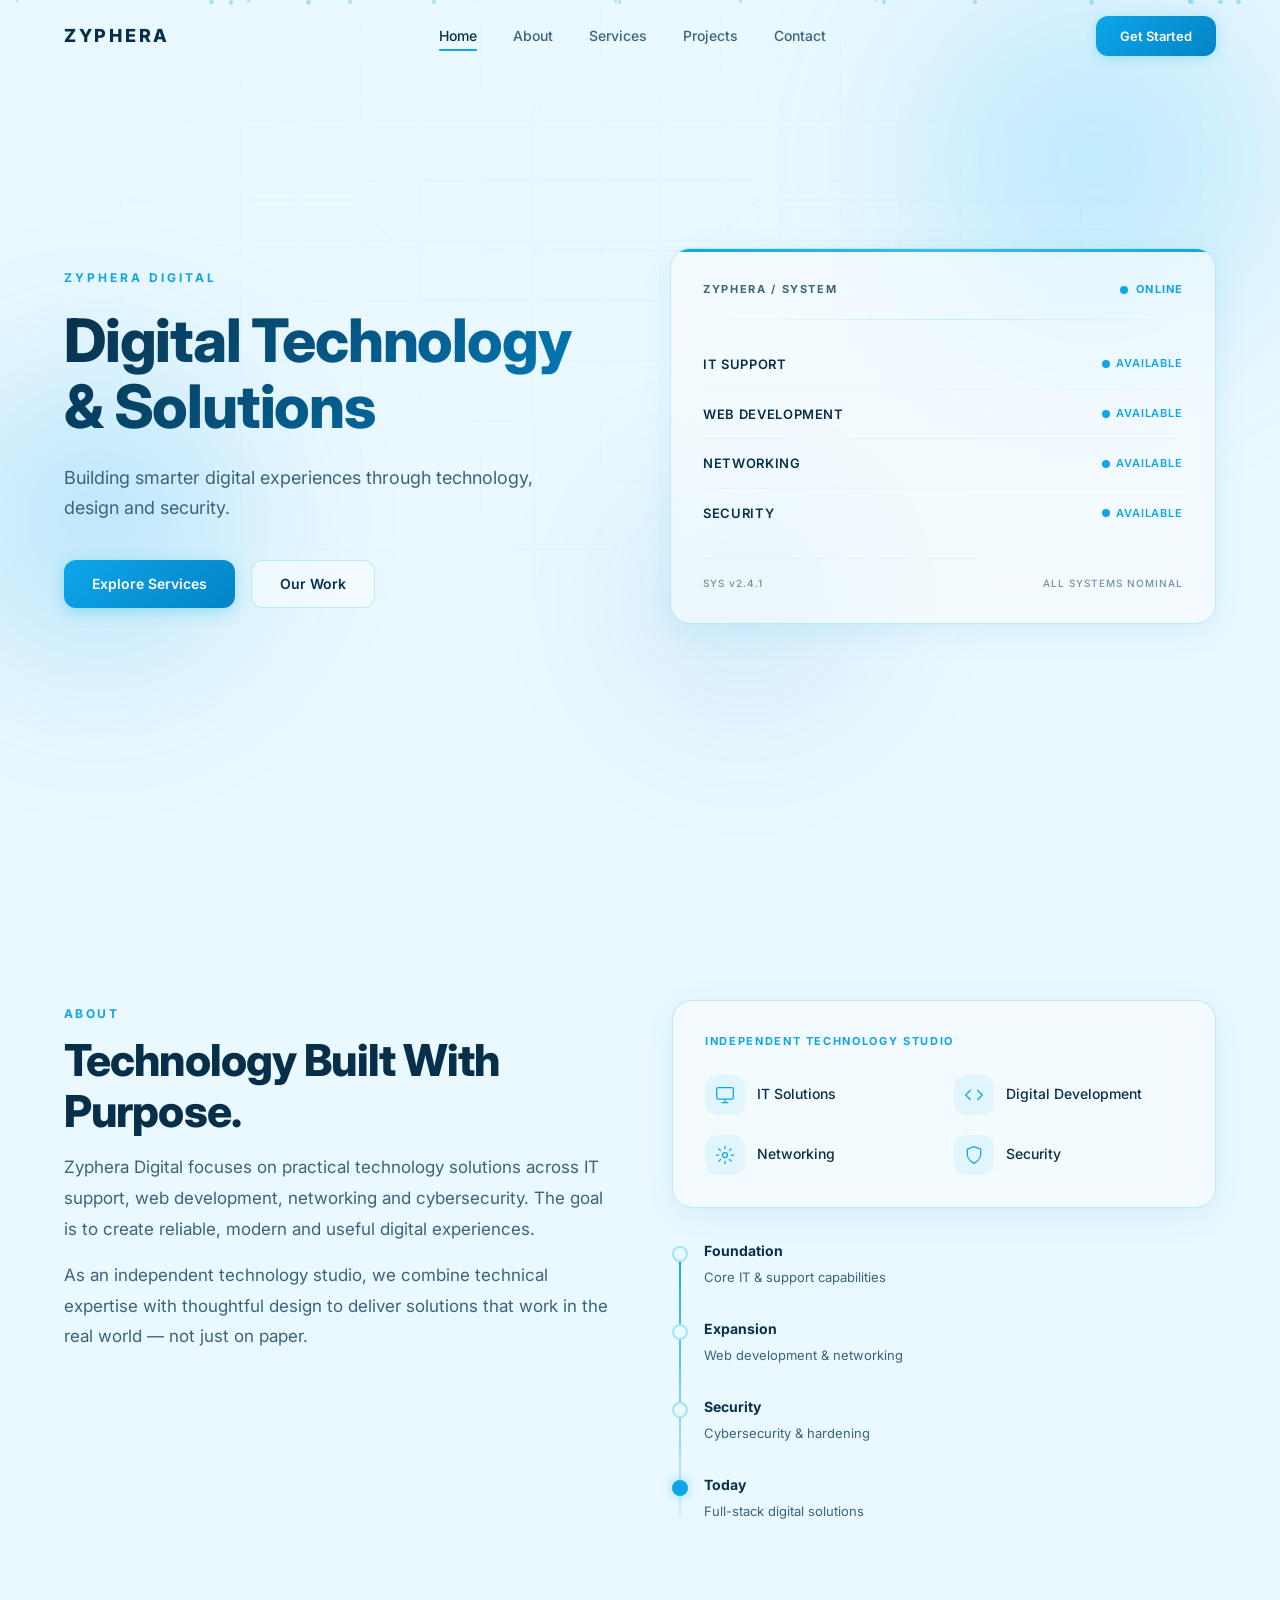
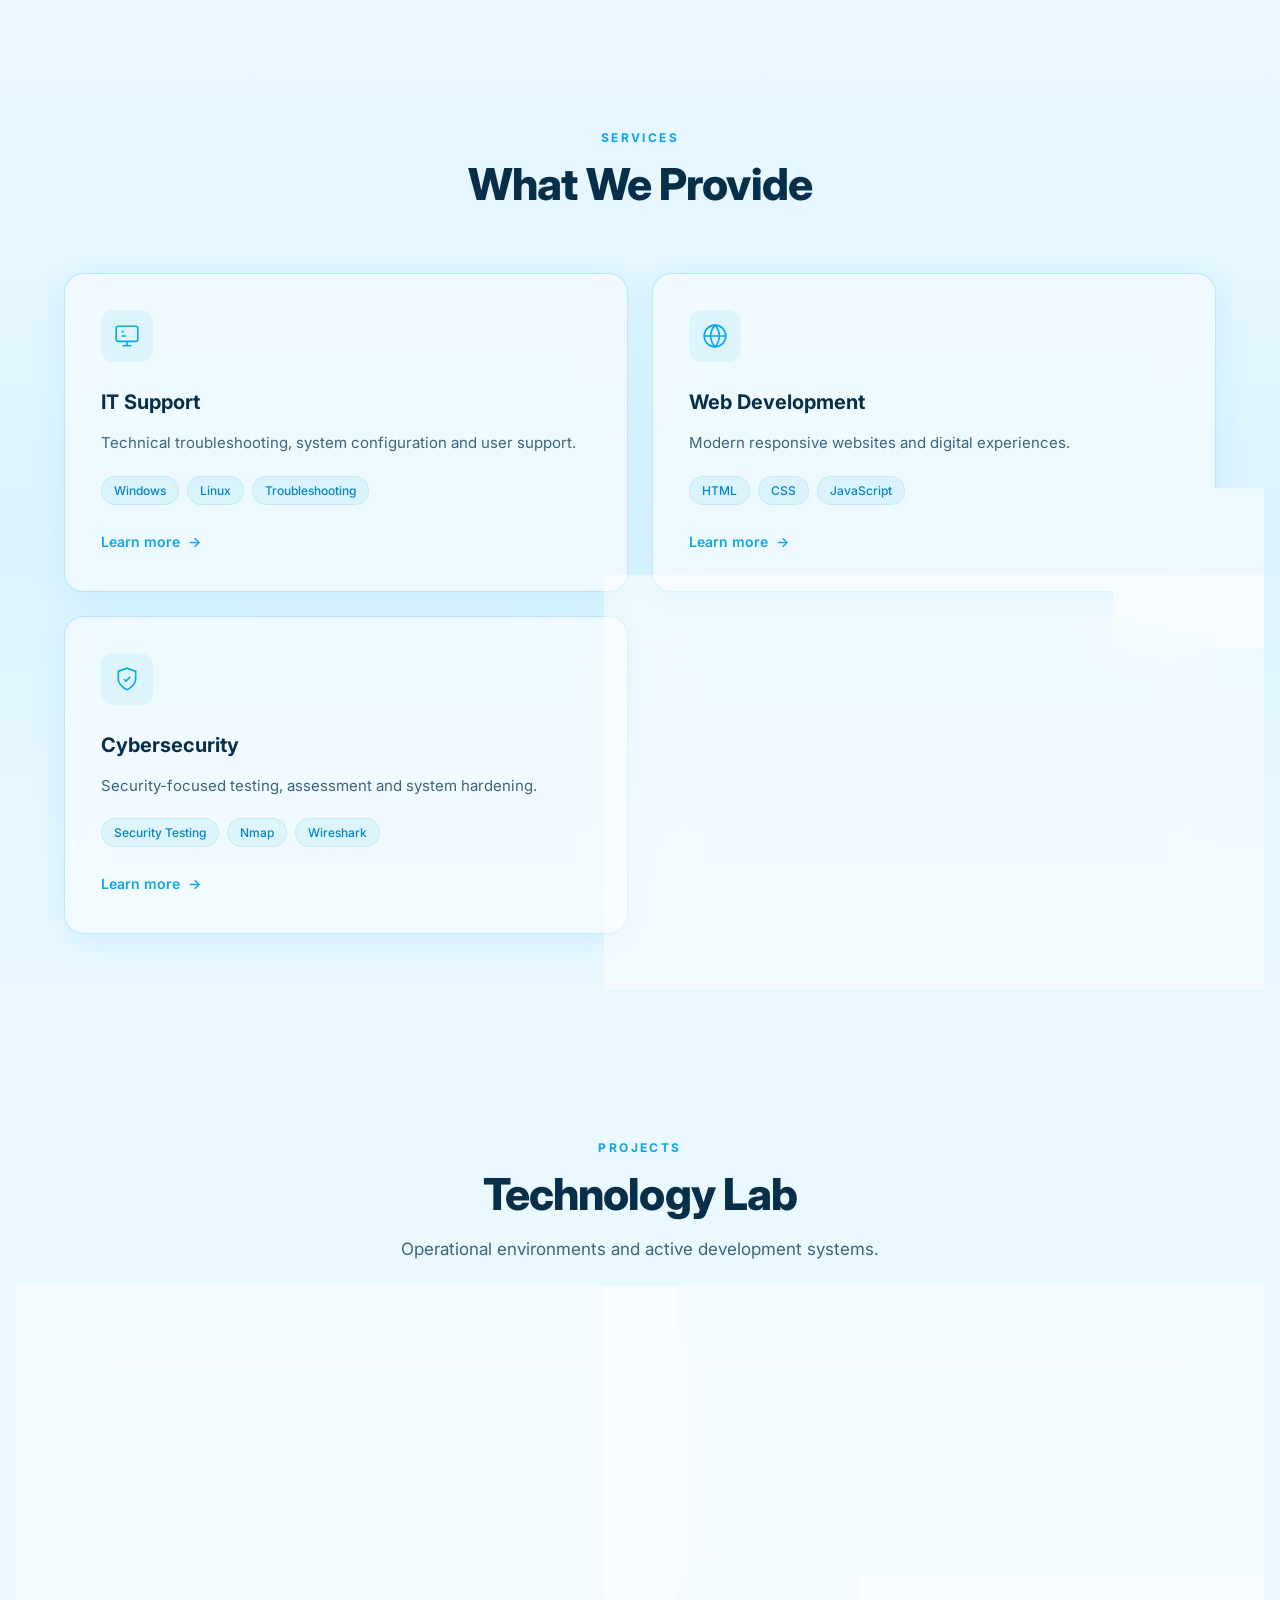
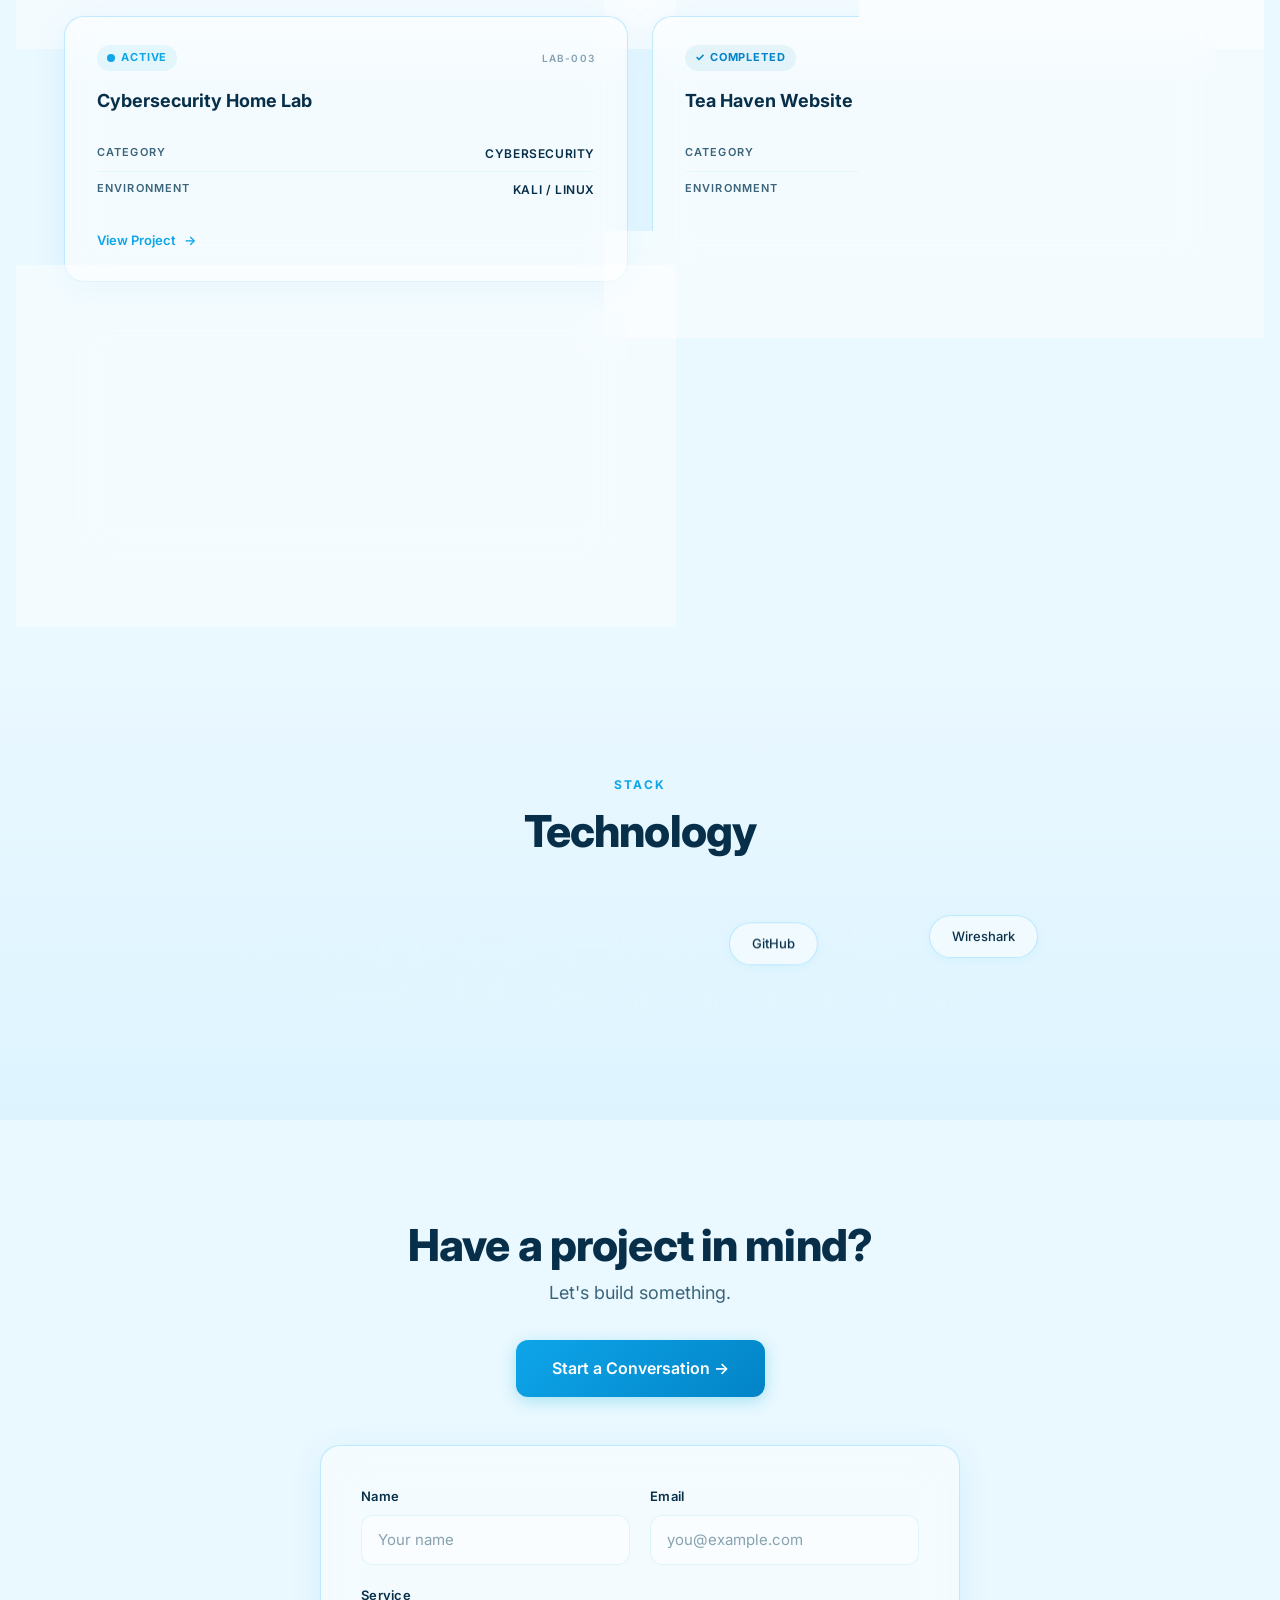
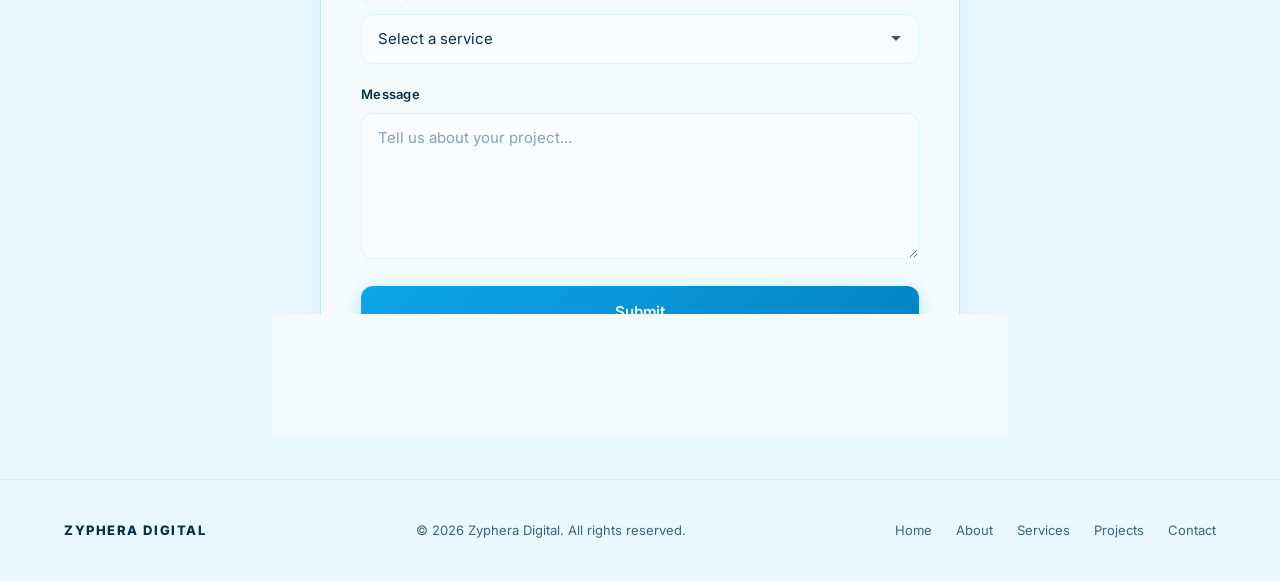
==== commit d1a0e949: "Update website design" ====
--- a/index.html
+++ b/index.html
@@ -8,7 +8,7 @@
   <link rel="preconnect" href="https://fonts.googleapis.com">
   <link rel="preconnect" href="https://fonts.gstatic.com" crossorigin>
   <link href="https://fonts.googleapis.com/css2?family=Inter:wght@300;400;500;600;700;800&display=swap" rel="stylesheet">
-  <link rel="stylesheet" href="styles.css">
+  <link rel="stylesheet" href="css/main.css">
 </head>
 <body>
 
--- a/css/main.css
+++ b/css/main.css
@@ -0,0 +1,29 @@
+/* Core */
+@import url("./variables.css");
+@import url("./reset.css");
+
+/* Background */
+@import url("./background.css");
+
+/* Glass */
+@import url("./glass.css");
+
+/* Components */
+@import url("./navbar.css");
+@import url("./buttons.css");
+
+/* Sections */
+@import url("./hero.css");
+@import url("./sections.css");
+@import url("./about.css");
+@import url("./services.css");
+@import url("./projects.css");
+@import url("./technology.css");
+@import url("./contact.css");
+@import url("./footer.css");
+
+/* Effects */
+@import url("./animations.css");
+
+/* Responsive */
+@import url("./responsive.css");
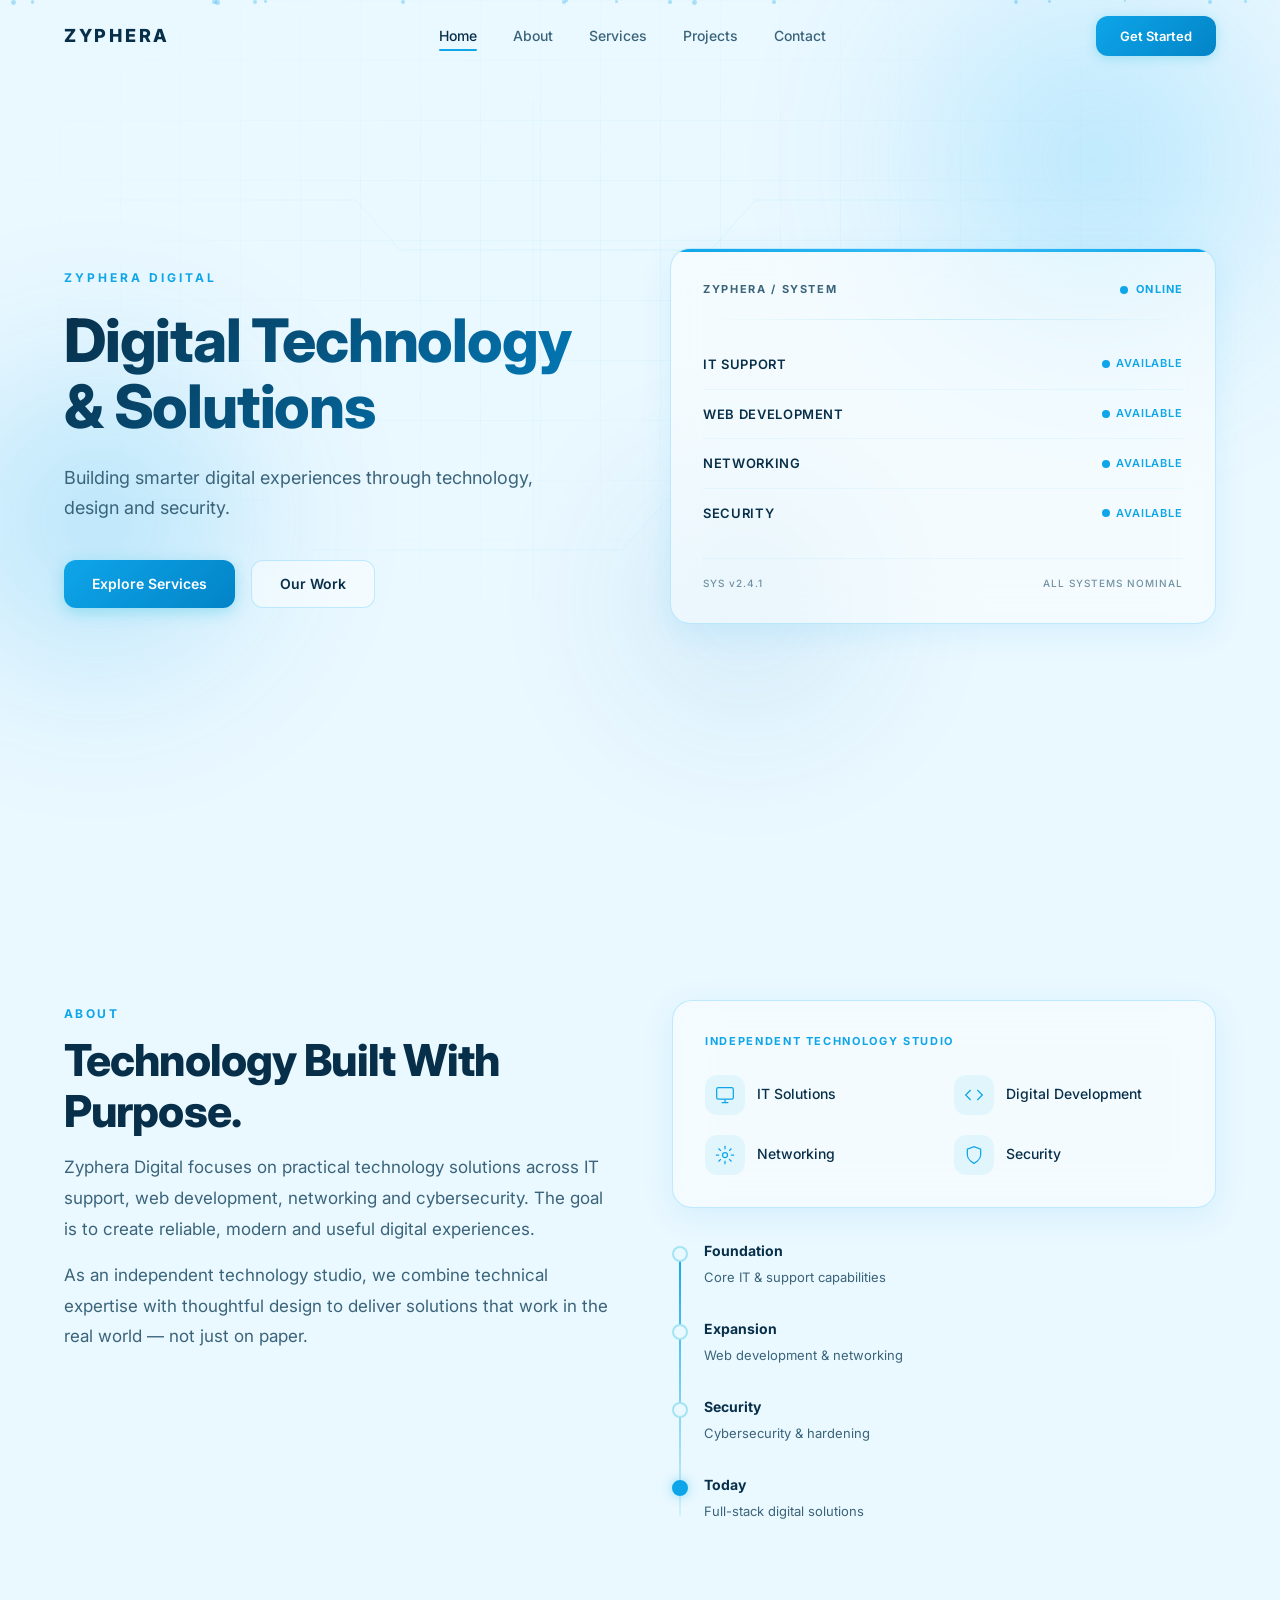
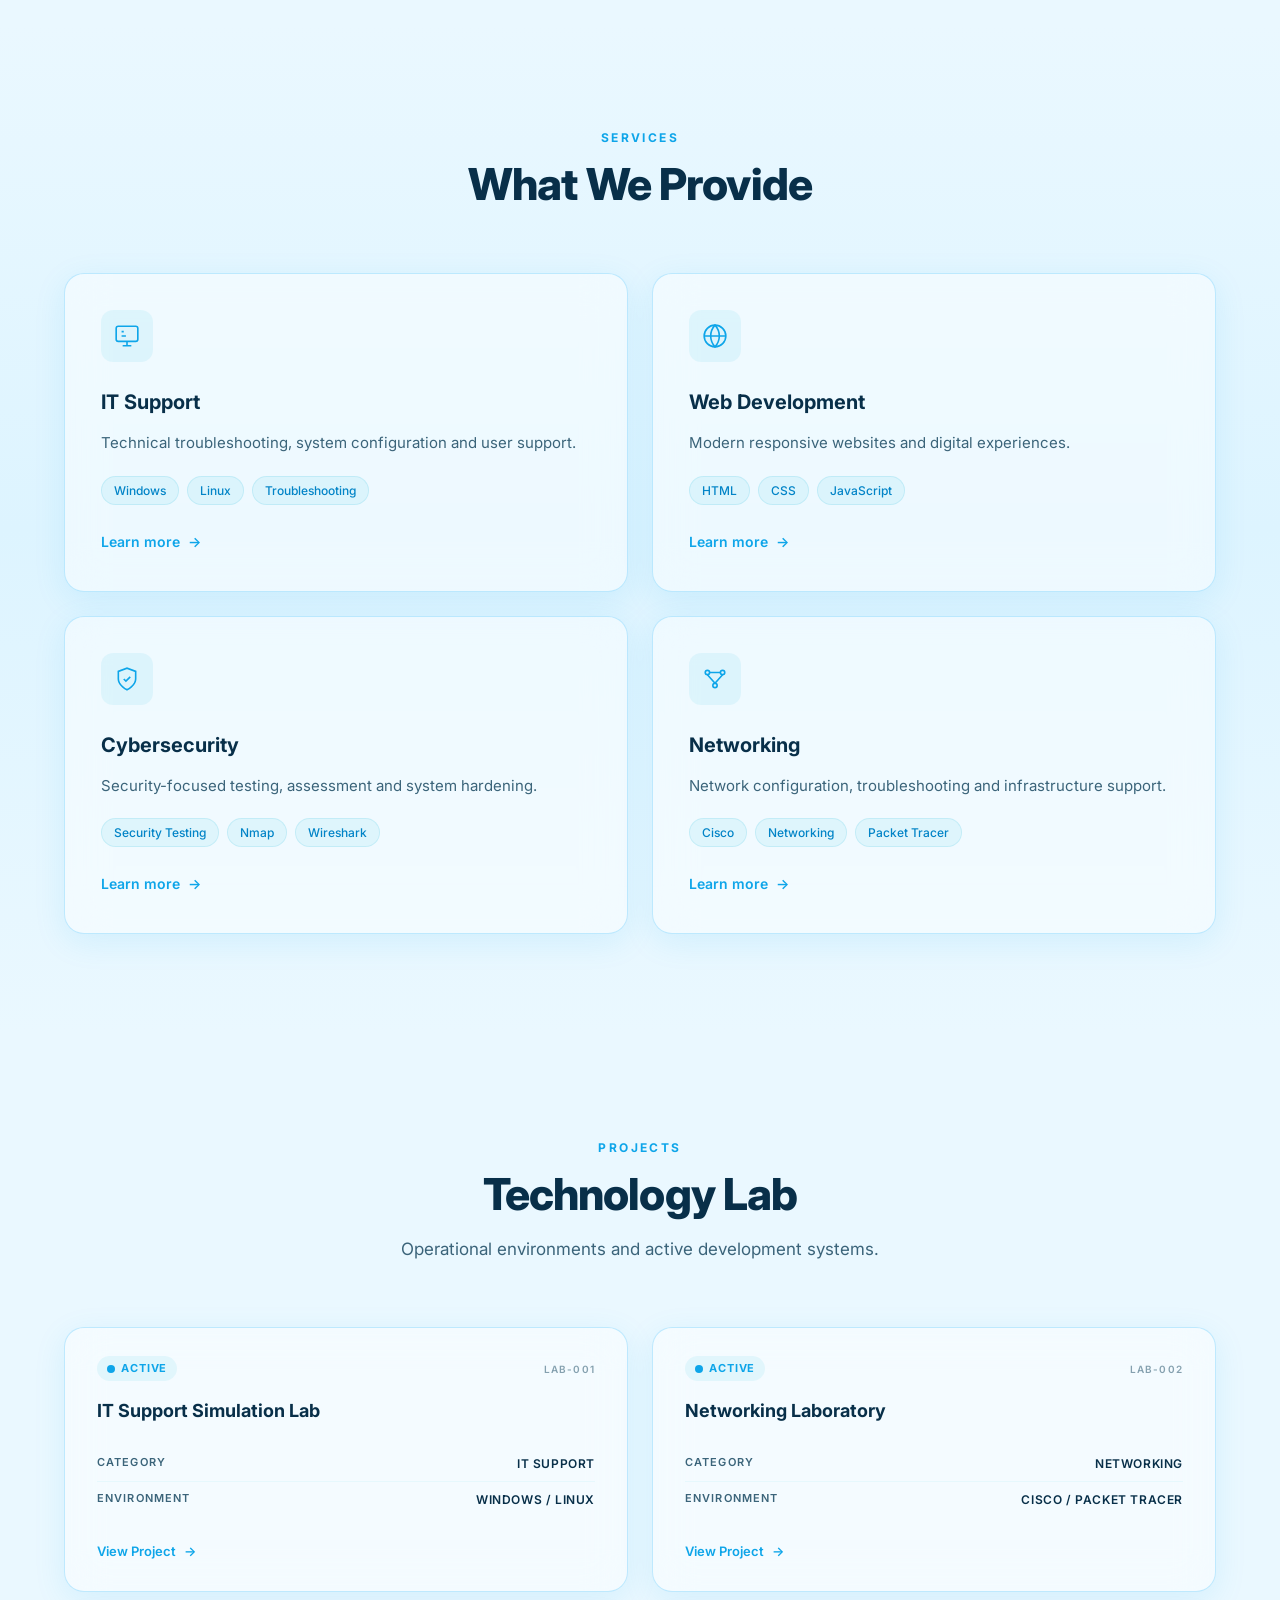
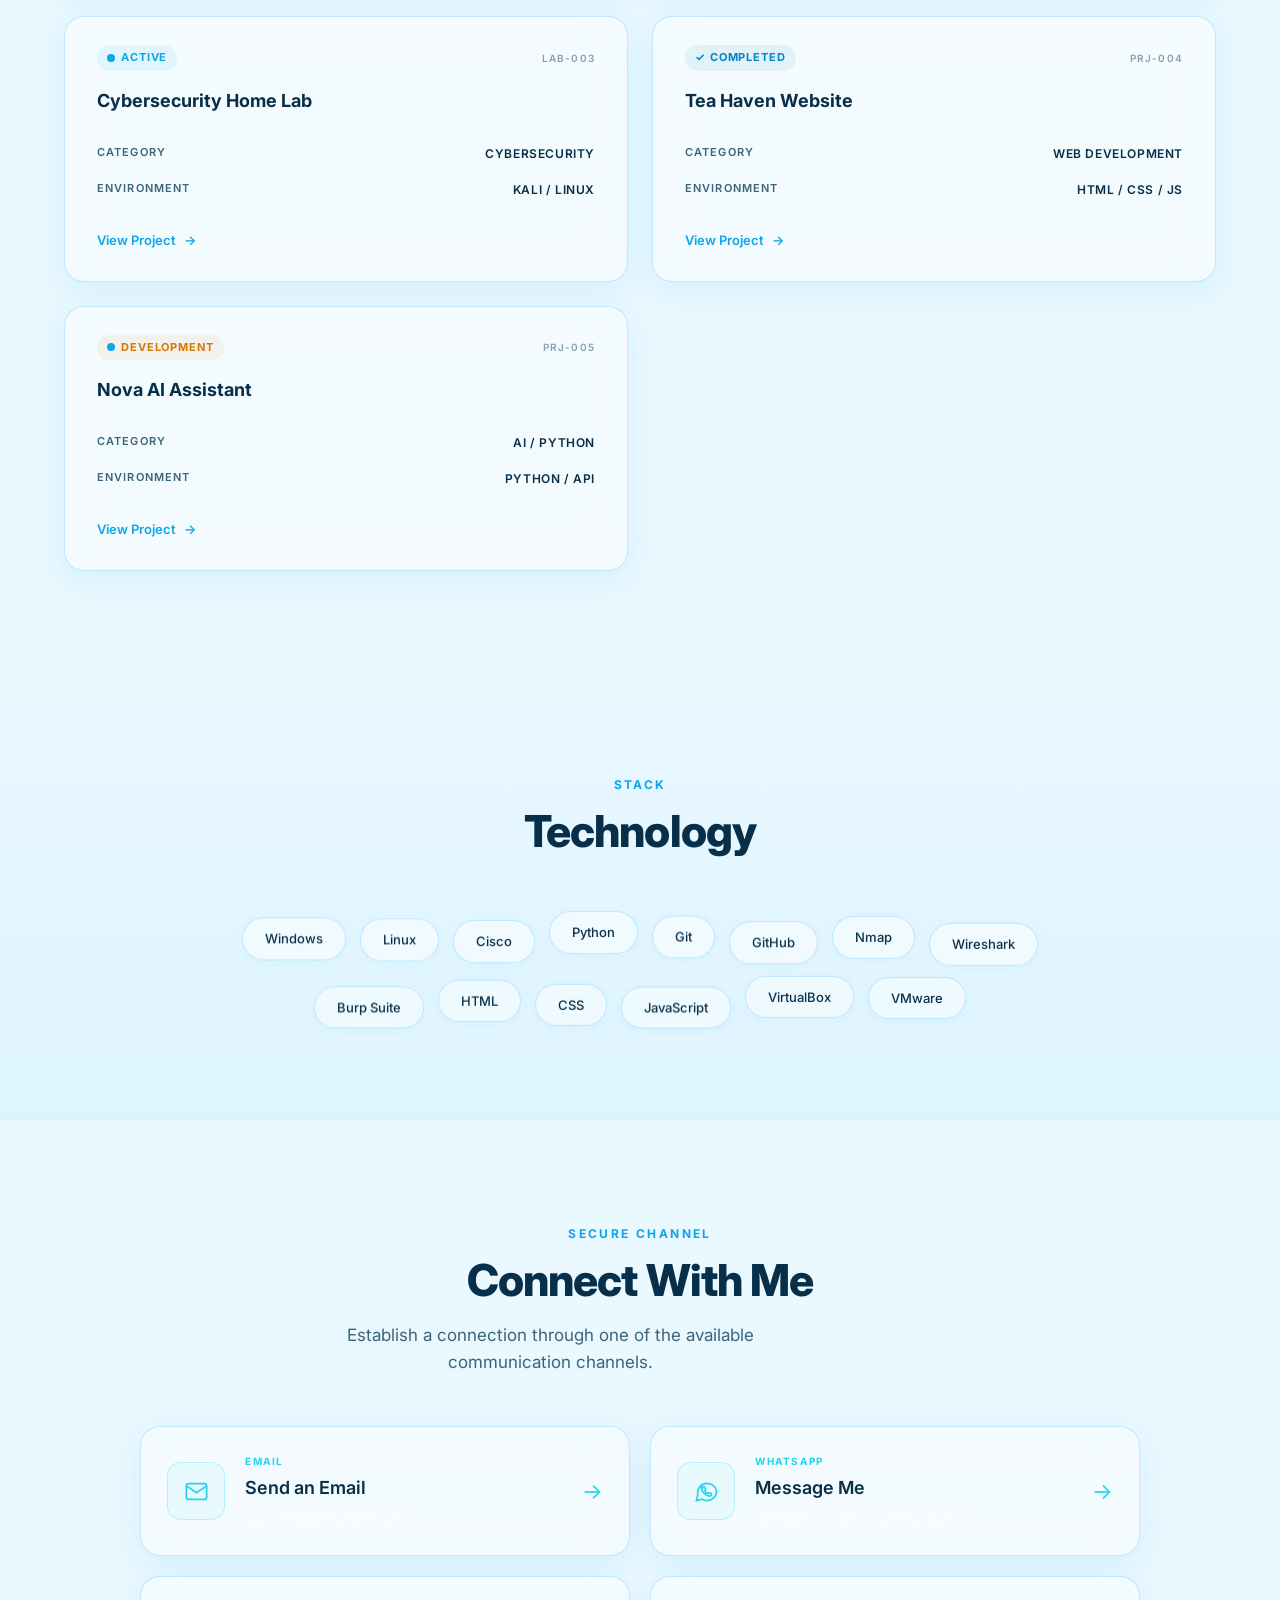
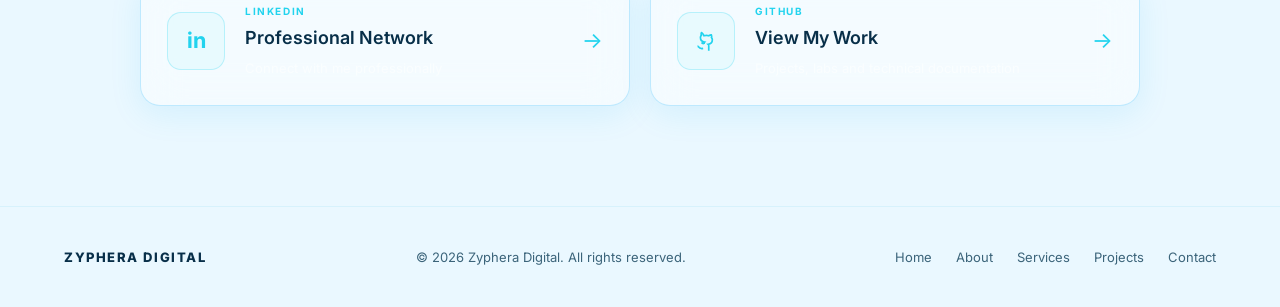
==== commit 2badecbe: "Update website design" ====
--- a/index.html
+++ b/index.html
@@ -386,39 +386,107 @@
     <!-- Contact -->
     <section class="contact section" id="contact">
       <div class="container">
+
         <div class="contact-header fade-in">
-          <h2 class="section-title">Have a project in mind?</h2>
-          <p class="section-subtitle">Let's build something.</p>
-          <a href="#contact-form" class="btn btn-primary btn-large">Start a Conversation &rarr;</a>
-        </div>
-        <form class="contact-form glass-card fade-in" id="contact-form">
-          <div class="form-row">
-            <div class="form-group">
-              <label for="name">Name</label>
-              <input type="text" id="name" name="name" placeholder="Your name" required>
-            </div>
-            <div class="form-group">
-              <label for="email">Email</label>
-              <input type="email" id="email" name="email" placeholder="you@example.com" required>
-            </div>
-          </div>
-          <div class="form-group">
-            <label for="service">Service</label>
-            <select id="service" name="service" required>
-              <option value="" disabled selected>Select a service</option>
-              <option value="it-support">IT Support</option>
-              <option value="web-development">Web Development</option>
-              <option value="cybersecurity">Cybersecurity</option>
-              <option value="networking">Networking</option>
-              <option value="other">Other</option>
-            </select>
-          </div>
-          <div class="form-group">
-            <label for="message">Message</label>
-            <textarea id="message" name="message" rows="5" placeholder="Tell us about your project..." required></textarea>
-          </div>
-          <button type="submit" class="btn btn-primary btn-submit">Submit</button>
-        </form>
+          <span class="section-label">Secure Channel</span>
+          <h2 class="section-title">Connect With Me</h2>
+          <p class="section-subtitle">
+            Establish a connection through one of the available communication channels.
+          </p>
+        </div>
+
+        <div class="contact-grid">
+
+          <!-- Email -->
+          <a href="mailto:your-email@example.com"
+            class="contact-card glass-card fade-in">
+
+            <div class="contact-icon">
+              <svg viewBox="0 0 24 24" fill="none"
+                  stroke="currentColor" stroke-width="1.5">
+                <rect x="3" y="5" width="18" height="14" rx="2"/>
+                <path d="m3 7 9 6 9-6"/>
+              </svg>
+            </div>
+
+            <div class="contact-content">
+              <span class="contact-label">EMAIL</span>
+              <h3>Send an Email</h3>
+              <p>your-email@example.com</p>
+            </div>
+
+            <span class="contact-arrow">&rarr;</span>
+          </a>
+
+
+          <!-- WhatsApp -->
+          <a href="https://wa.me/YOURNUMBER"
+            target="_blank"
+            rel="noopener noreferrer"
+            class="contact-card glass-card fade-in delay-1">
+
+            <div class="contact-icon">
+              <svg viewBox="0 0 24 24" fill="none"
+                  stroke="currentColor" stroke-width="1.5">
+                <path d="M21 11.5a8.5 8.5 0 0 1-12.9 7.3L3 20l1.2-4.8A8.5 8.5 0 1 1 21 11.5z"/>
+                <path d="M8.5 8.5c.3-.7.6-.7 1-.7h.4c.2 0 .4.1.5.4l.7 1.7c.1.2.1.4-.1.6l-.6.7c.6 1.1 1.5 2 2.6 2.6l.7-.6c.2-.2.4-.2.6-.1l1.7.7c.3.1.4.3.4.5v.4c0 .4 0 .7-.7 1-.6.3-1.3.4-2 .2-1.2-.3-2.5-1.1-3.7-2.3-1.2-1.2-2-2.5-2.3-3.7-.2-.7-.1-1.4.2-2z"/>
+              </svg>
+            </div>
+
+            <div class="contact-content">
+              <span class="contact-label">WHATSAPP</span>
+              <h3>Message Me</h3>
+              <p>Available for direct communication</p>
+            </div>
+
+            <span class="contact-arrow">&rarr;</span>
+          </a>
+
+
+          <!-- LinkedIn -->
+          <a href="YOUR_LINKEDIN_URL"
+            target="_blank"
+            rel="noopener noreferrer"
+            class="contact-card glass-card fade-in delay-2">
+
+            <div class="contact-icon">
+              <span class="contact-text-icon">in</span>
+            </div>
+
+            <div class="contact-content">
+              <span class="contact-label">LINKEDIN</span>
+              <h3>Professional Network</h3>
+              <p>Connect with me professionally</p>
+            </div>
+
+            <span class="contact-arrow">&rarr;</span>
+          </a>
+
+
+          <!-- GitHub -->
+          <a href="YOUR_GITHUB_URL"
+            target="_blank"
+            rel="noopener noreferrer"
+            class="contact-card glass-card fade-in delay-3">
+
+            <div class="contact-icon">
+              <svg viewBox="0 0 24 24" fill="none"
+                  stroke="currentColor" stroke-width="1.5">
+                <path d="M9 19c-4 .9-4-2-5-2m10 4v-3.9c0-.9.1-1.2-.5-1.7 1.8-.2 3.7-.9 3.7-4 0-.9-.3-1.6-.8-2.2.1-.2.4-1.1-.1-2.2 0 0-.7-.2-2.3.8a8 8 0 0 0-4.2 0C8.2 4.8 7.5 5 7.5 5c-.5 1.1-.2 2-.1 2.2-.5.6-.8 1.3-.8 2.2 0 3.1 1.9 3.8 3.7 4-.2.2-.3.6-.4 1.1-.4.2-1.4.5-2.4-.7"/>
+              </svg>
+            </div>
+
+            <div class="contact-content">
+              <span class="contact-label">GITHUB</span>
+              <h3>View My Work</h3>
+              <p>Projects, labs and technical documentation</p>
+            </div>
+
+            <span class="contact-arrow">&rarr;</span>
+          </a>
+
+        </div>
+
       </div>
     </section>
 
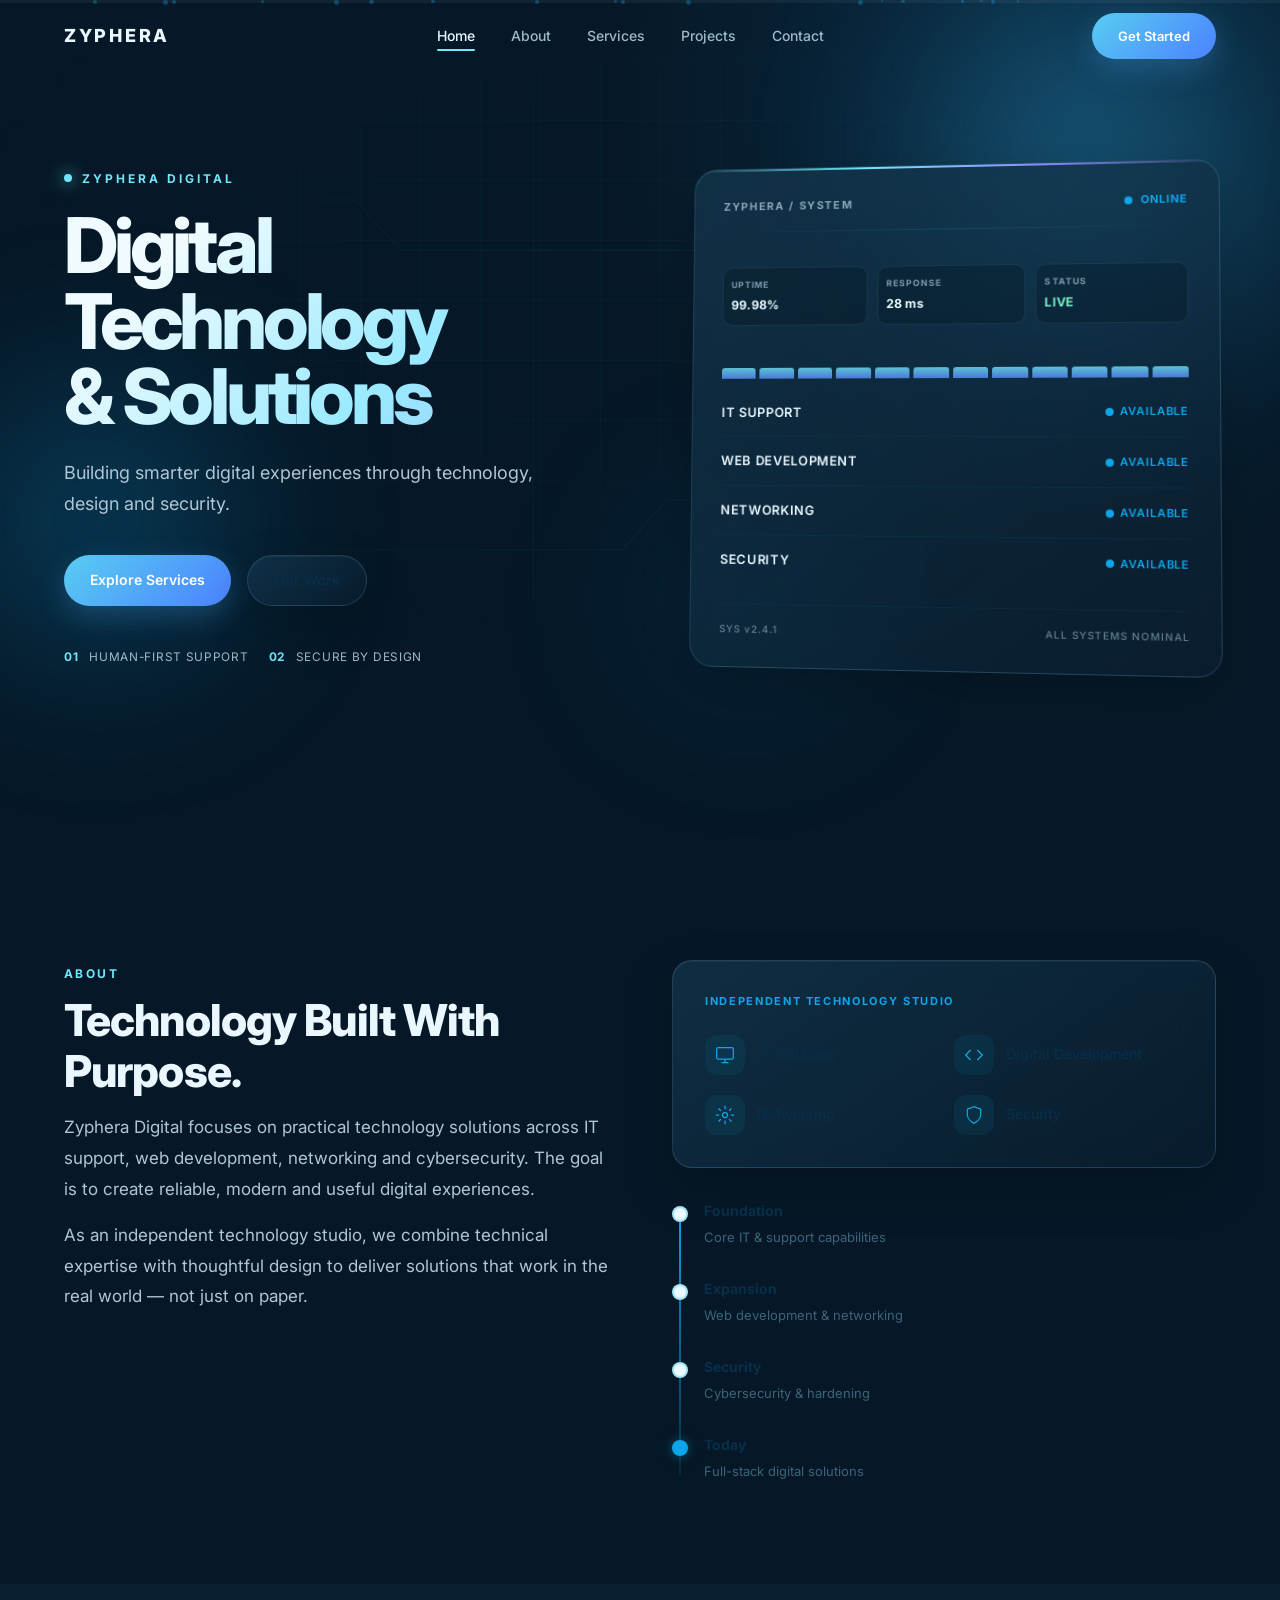
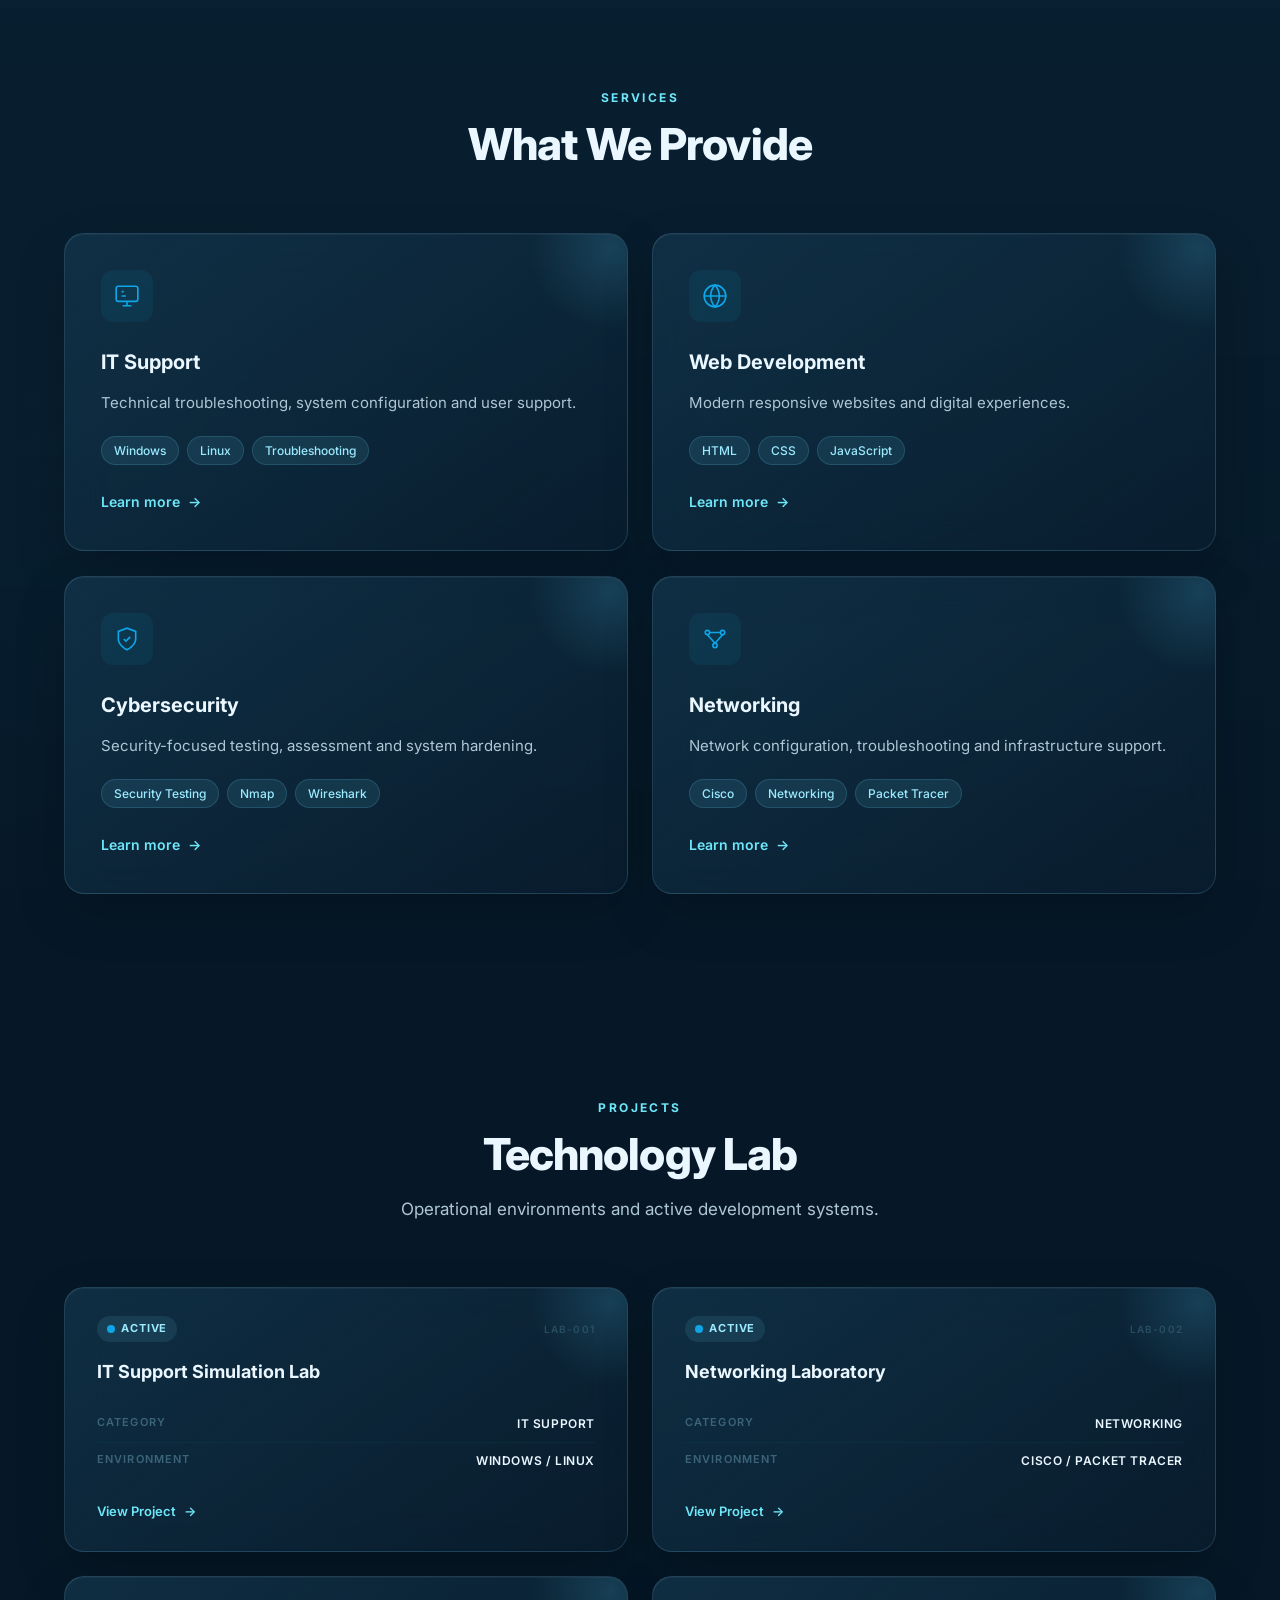
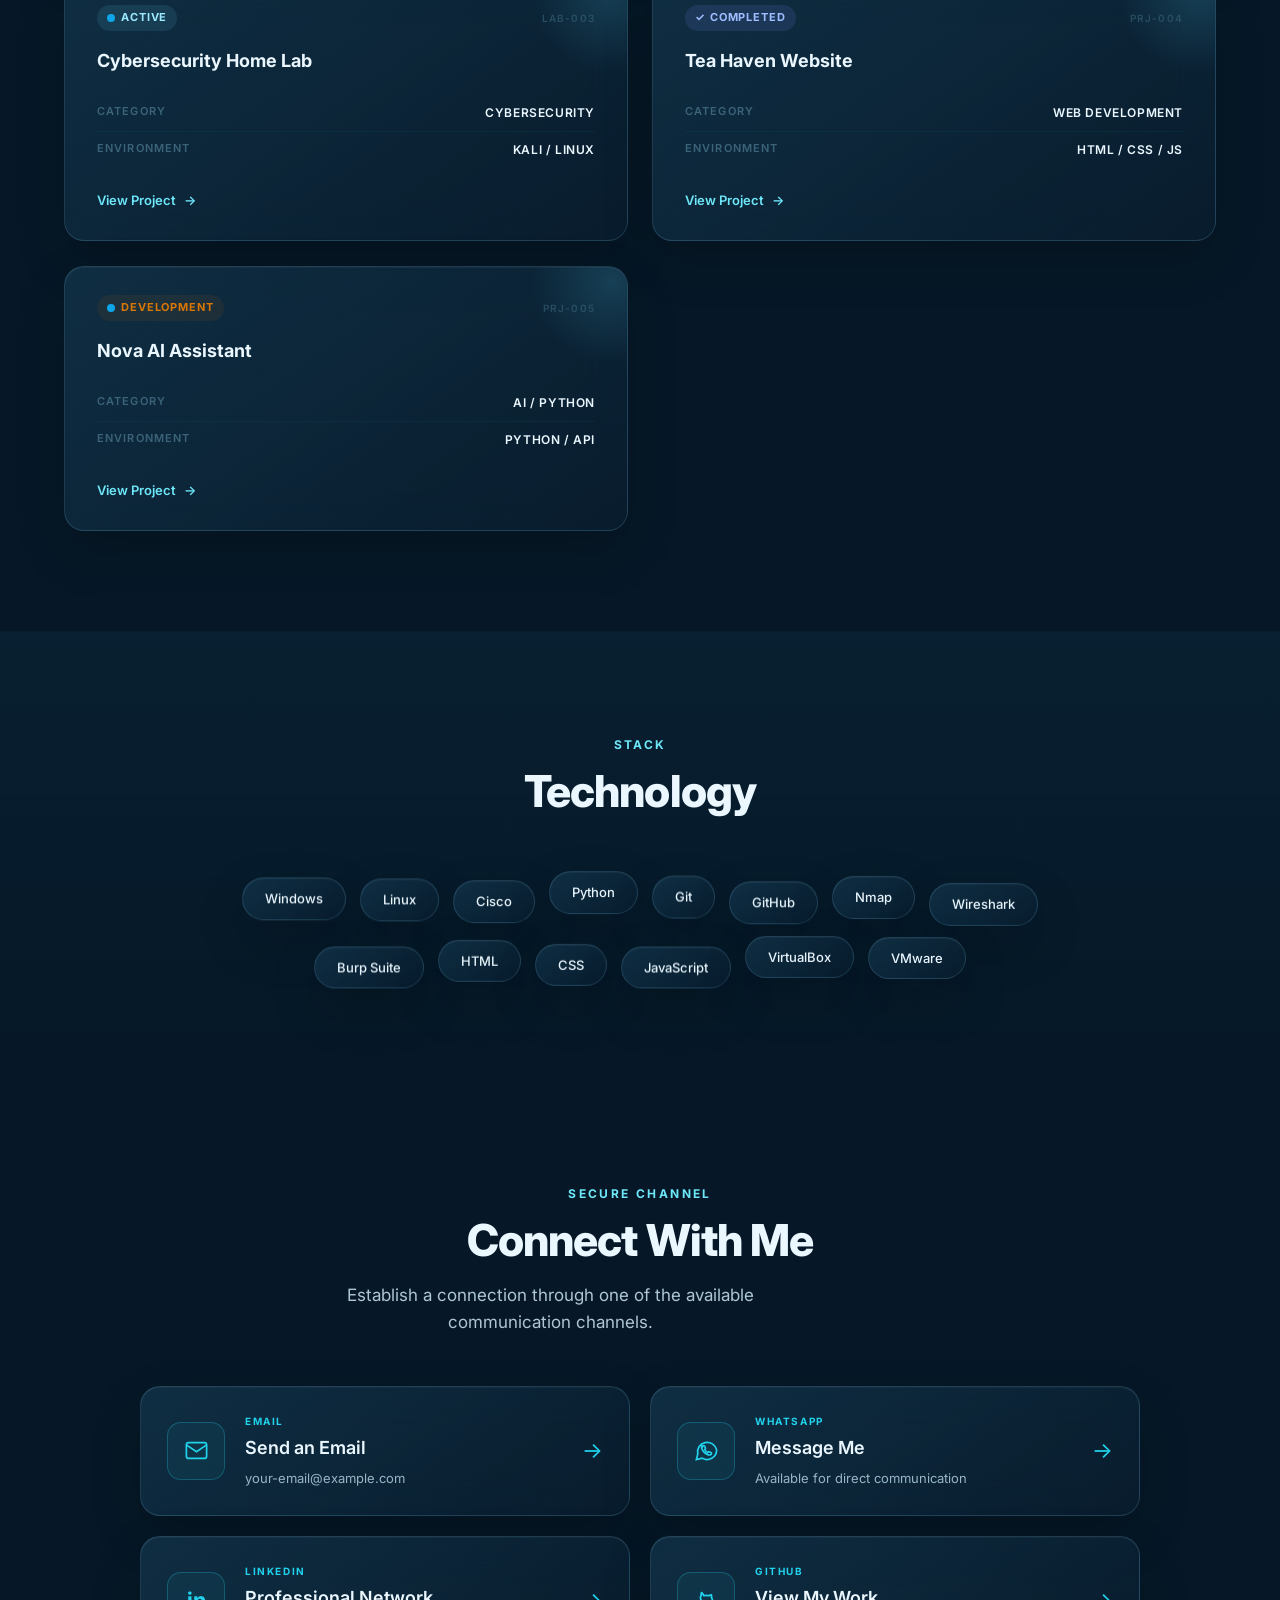
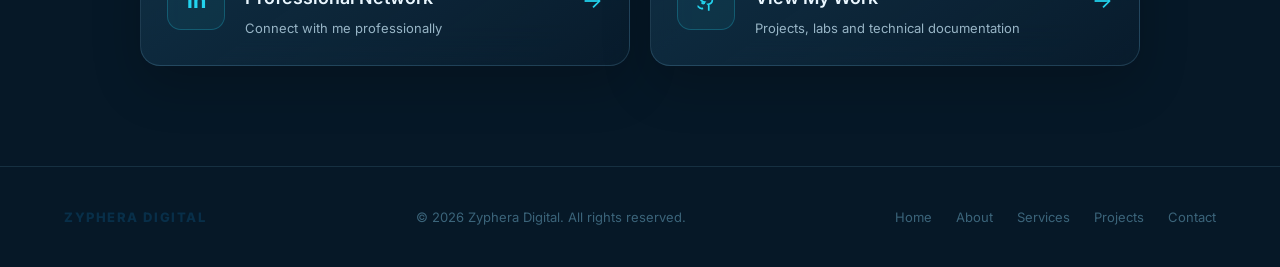
==== commit 81302082: "Update website design" ====
--- a/index.html
+++ b/index.html
@@ -11,6 +11,8 @@
   <link rel="stylesheet" href="css/main.css">
 </head>
 <body>
+
+  <div class="scroll-progress" aria-hidden="true"><span id="scrollProgress"></span></div>
 
   <!-- Background Elements -->
   <div class="bg-elements" aria-hidden="true">
@@ -80,6 +82,10 @@
             <a href="#services" class="btn btn-primary">Explore Services</a>
             <a href="#projects" class="btn btn-secondary">Our Work</a>
           </div>
+          <div class="hero-proof" aria-label="Zyphera capabilities">
+            <span><b>01</b> Human-first support</span>
+            <span><b>02</b> Secure by design</span>
+          </div>
         </div>
         <div class="hero-dashboard fade-in delay-1">
           <div class="dashboard glass-card">
@@ -91,6 +97,12 @@
               </span>
             </div>
             <div class="dashboard-divider"></div>
+            <div class="dashboard-metrics" aria-label="Live system metrics">
+              <div class="metric"><span>UPTIME</span><strong id="uptimeMetric">99.98%</strong></div>
+              <div class="metric"><span>RESPONSE</span><strong id="responseMetric">28 ms</strong></div>
+              <div class="metric"><span>STATUS</span><strong class="metric-live">LIVE</strong></div>
+            </div>
+            <div class="signal-graph" aria-hidden="true"><i></i><i></i><i></i><i></i><i></i><i></i><i></i><i></i><i></i><i></i><i></i><i></i></div>
             <div class="dashboard-services">
               <div class="dashboard-row">
                 <span class="service-name">IT SUPPORT</span>
--- a/css/main.css
+++ b/css/main.css
@@ -24,6 +24,7 @@
 
 /* Effects */
 @import url("./animations.css");
+@import url("./enhancements.css");
 
 /* Responsive */
-@import url("./responsive.css");+@import url("./responsive.css");
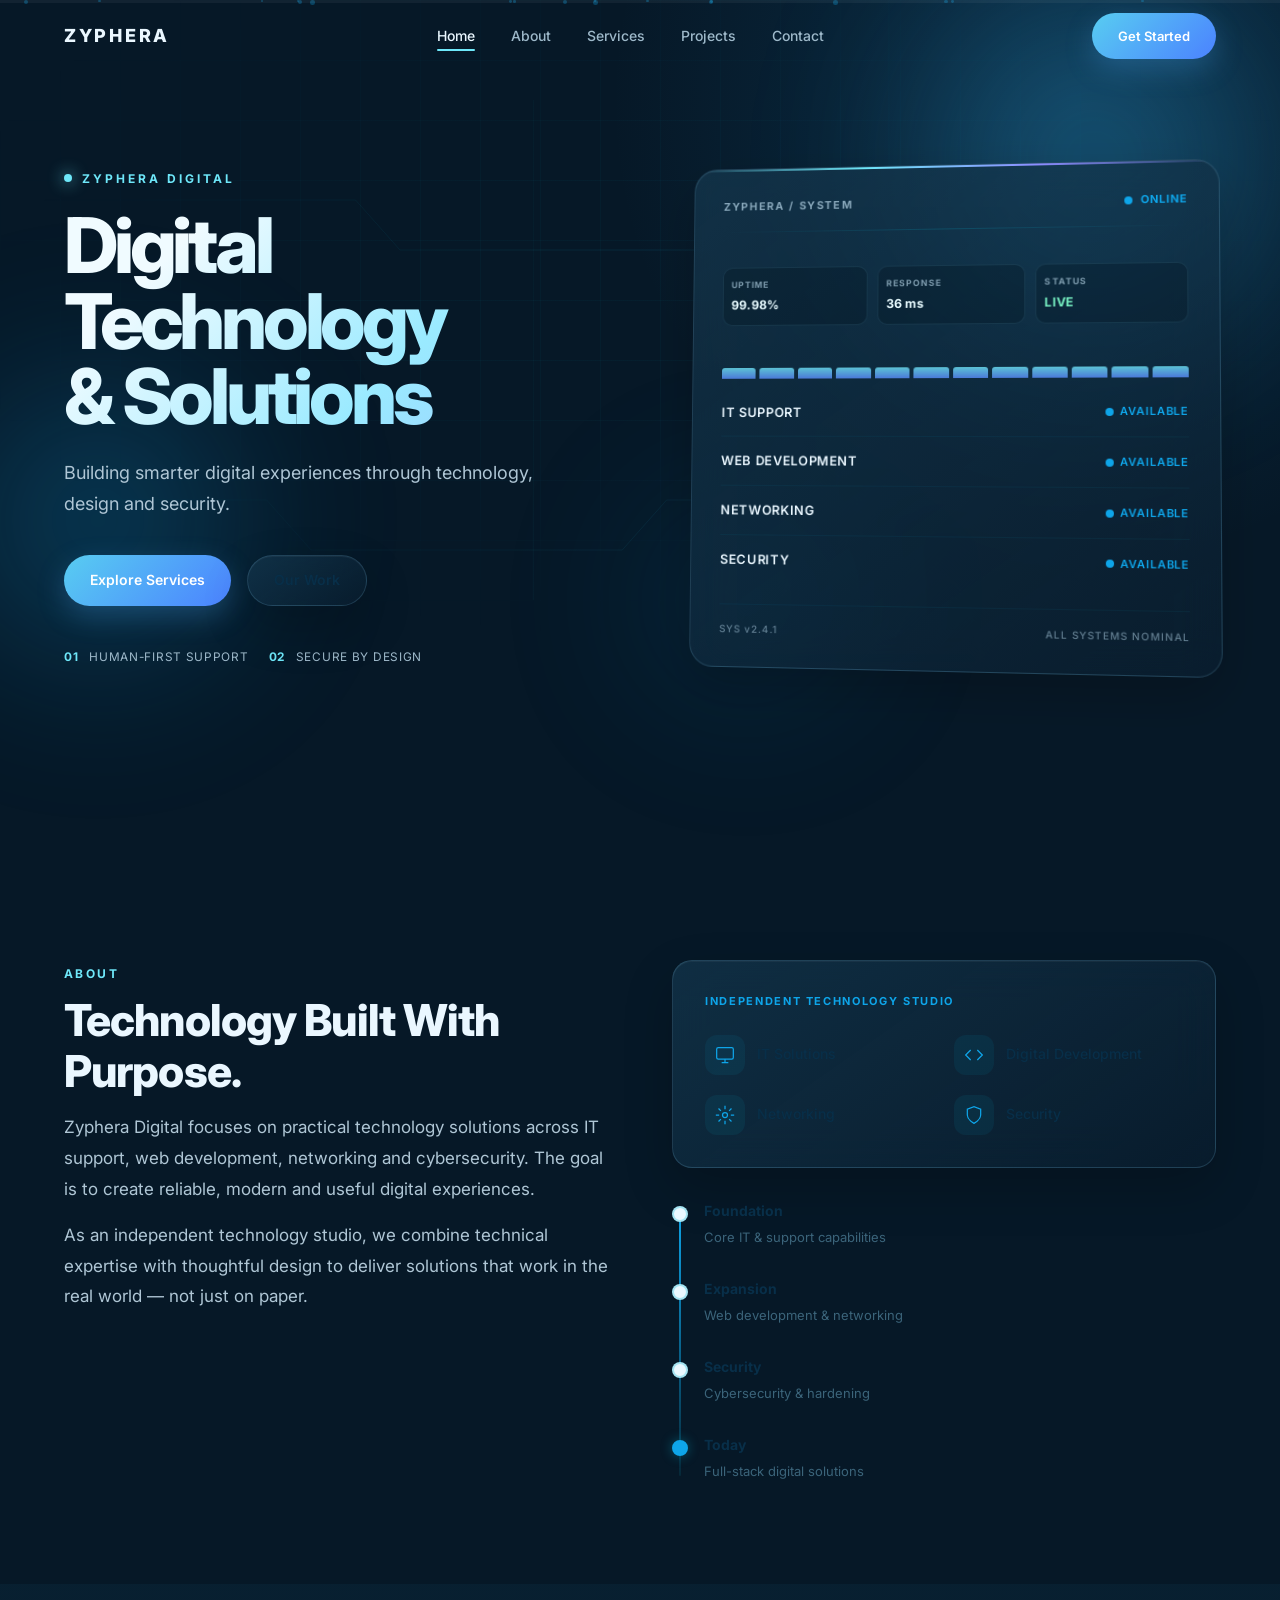
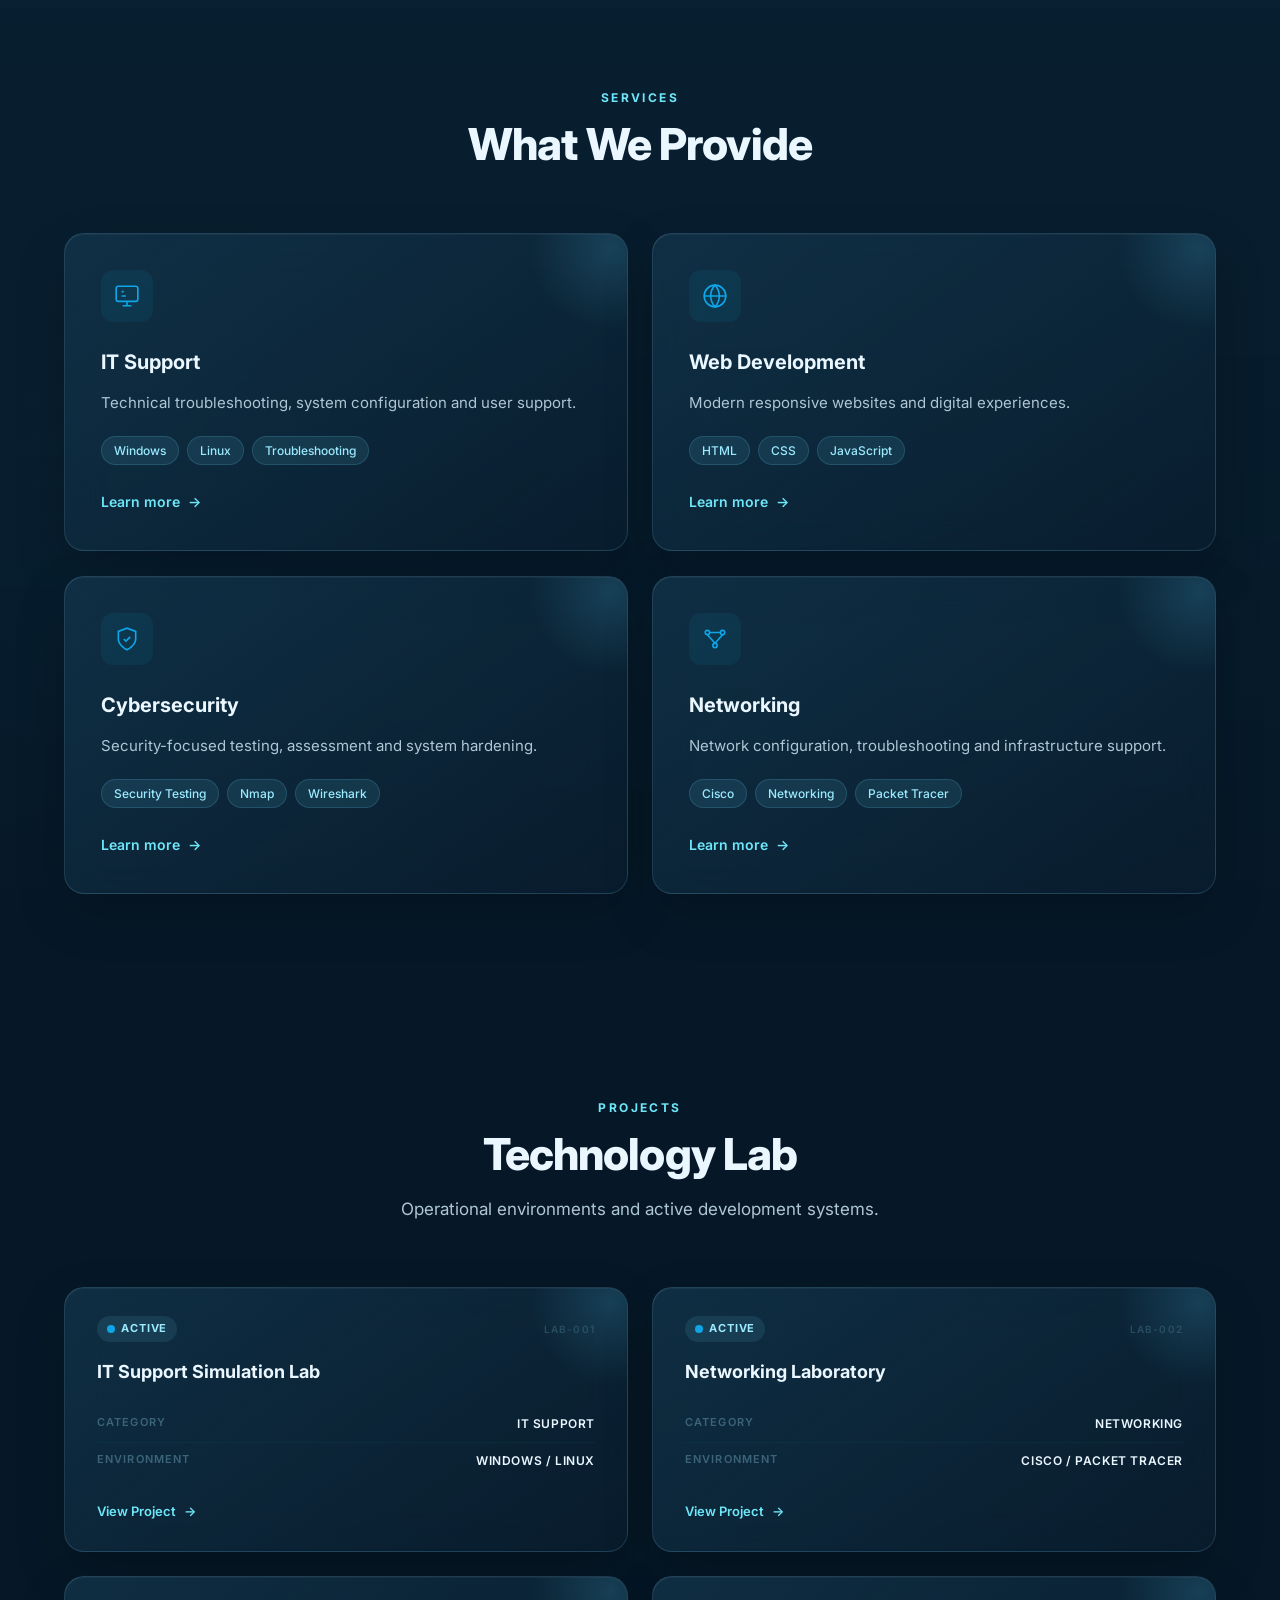
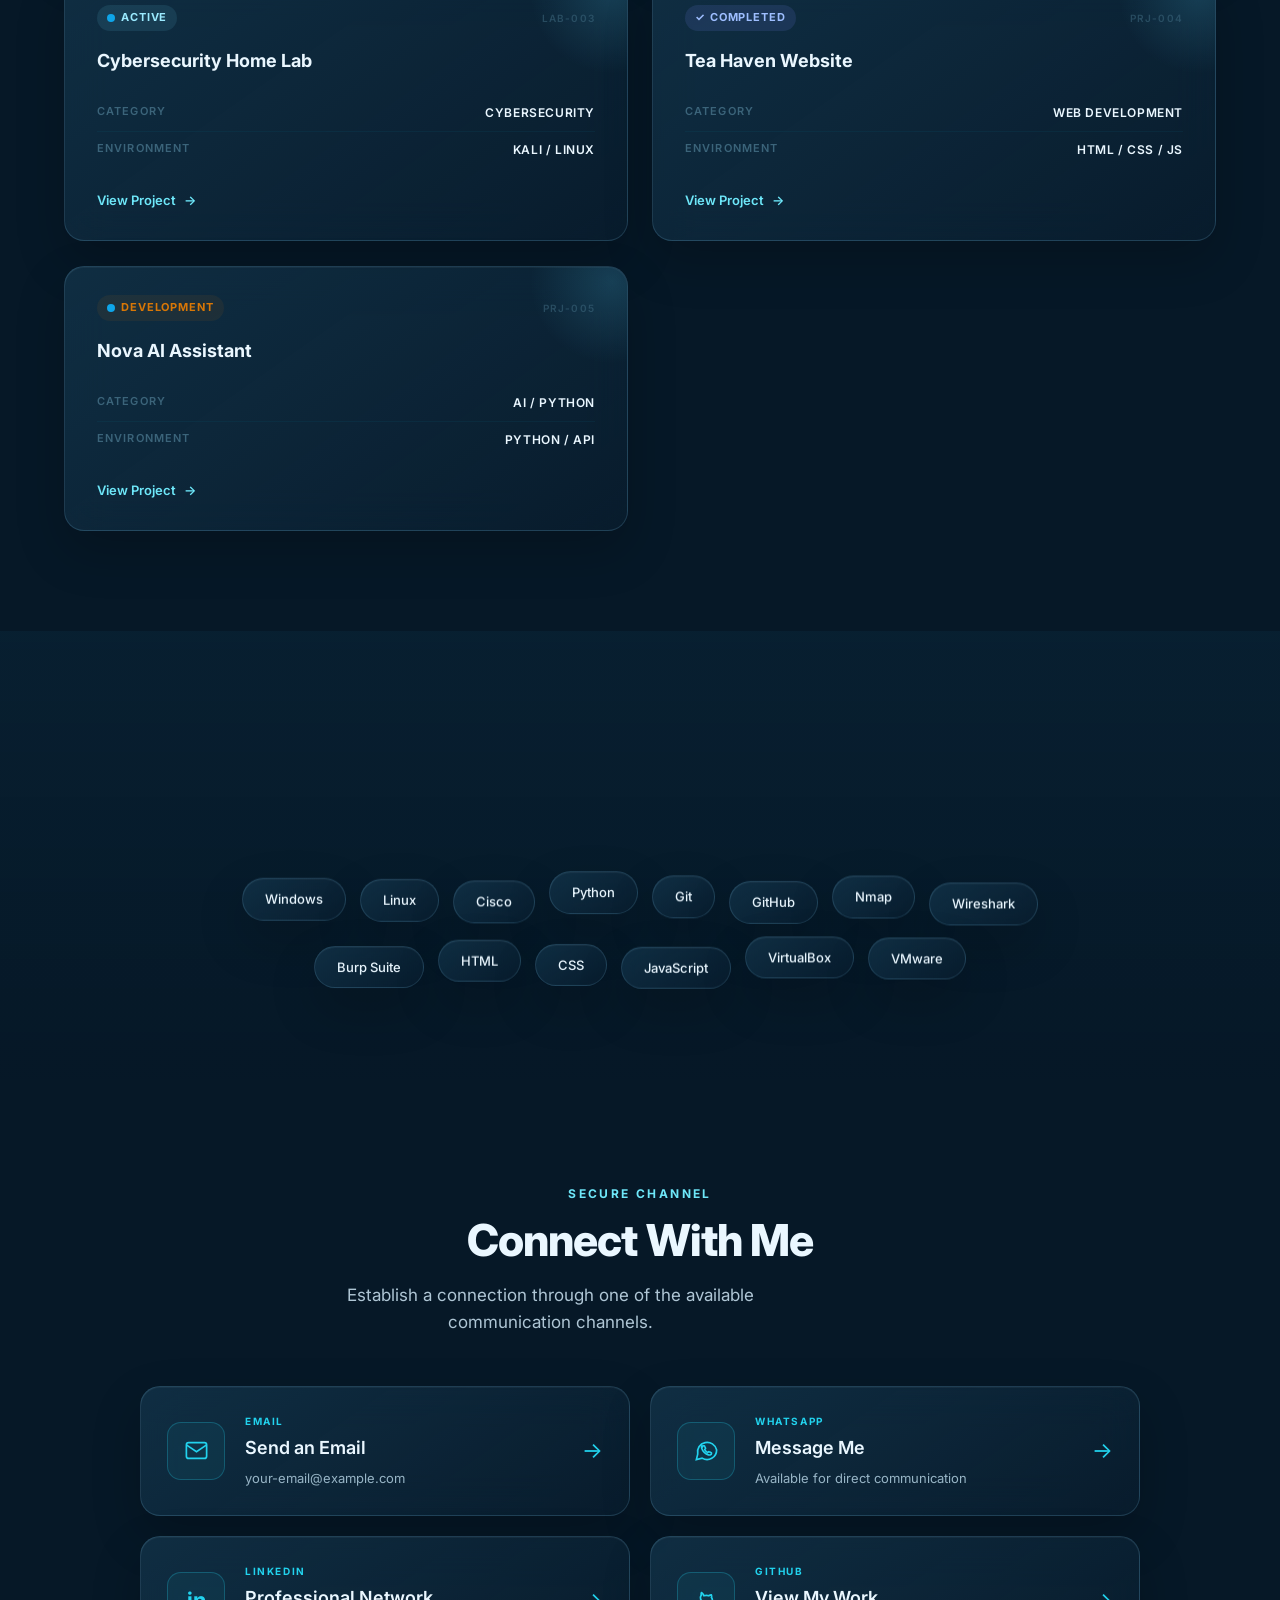
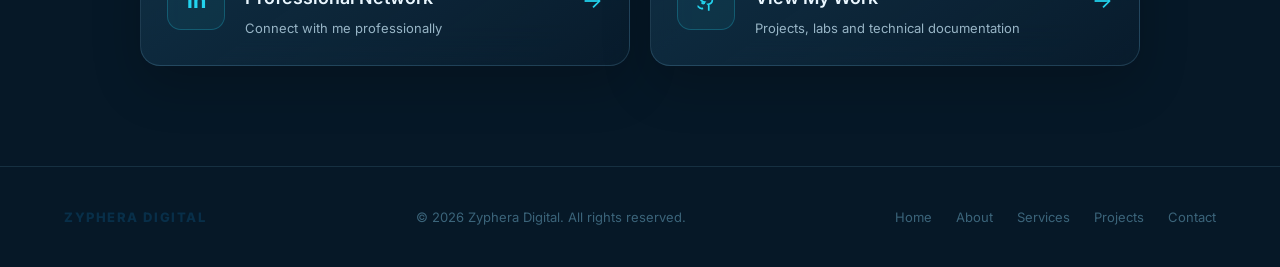
==== commit 5686003f: "Project Update" ====
--- a/index.html
+++ b/index.html
@@ -1,83 +1,83 @@
-<!DOCTYPE html>
-<html lang="en">
-<head>
-  <meta charset="UTF-8">
-  <meta name="viewport" content="width=device-width, initial-scale=1.0">
-  <meta name="description" content="Zyphera Digital — Independent digital technology studio providing IT support, web development, networking, and cybersecurity solutions.">
-  <title>Zyphera Digital — Digital Technology & Solutions</title>
-  <link rel="preconnect" href="https://fonts.googleapis.com">
-  <link rel="preconnect" href="https://fonts.gstatic.com" crossorigin>
-  <link href="https://fonts.googleapis.com/css2?family=Inter:wght@300;400;500;600;700;800&display=swap" rel="stylesheet">
-  <link rel="stylesheet" href="css/main.css">
-</head>
+<!DOCTYPE html>
+<html lang="en">
+<head>
+  <meta charset="UTF-8">
+  <meta name="viewport" content="width=device-width, initial-scale=1.0">
+  <meta name="description" content="Zyphera Digital — Independent digital technology studio providing IT support, web development, networking, and cybersecurity solutions.">
+  <title>Zyphera Digital — Digital Technology & Solutions</title>
+  <link rel="preconnect" href="https://fonts.googleapis.com">
+  <link rel="preconnect" href="https://fonts.gstatic.com" crossorigin>
+  <link href="https://fonts.googleapis.com/css2?family=Inter:wght@300;400;500;600;700;800&display=swap" rel="stylesheet">
+  <link rel="stylesheet" href="css/main.css">
+</head>
 <body>
 
   <div class="scroll-progress" aria-hidden="true"><span id="scrollProgress"></span></div>
-
-  <!-- Background Elements -->
-  <div class="bg-elements" aria-hidden="true">
-    <div class="orb orb-1"></div>
-    <div class="orb orb-2"></div>
-    <div class="orb orb-3"></div>
-    <div class="grid-pattern"></div>
-    <div class="circuit-lines">
-      <svg viewBox="0 0 1440 900" preserveAspectRatio="none" xmlns="http://www.w3.org/2000/svg">
-        <path d="M0 200 H400 L450 250 H800 L850 200 H1440" stroke="url(#circuitGrad)" stroke-width="1" fill="none" opacity="0.3"/>
-        <path d="M0 500 H300 L350 550 H700 L750 500 H1100 L1150 550 H1440" stroke="url(#circuitGrad)" stroke-width="1" fill="none" opacity="0.2"/>
-        <path d="M200 0 V400 M600 100 V600 M1000 0 V500 M1200 200 V900" stroke="url(#circuitGrad)" stroke-width="1" fill="none" opacity="0.15"/>
-        <defs>
-          <linearGradient id="circuitGrad" x1="0%" y1="0%" x2="100%" y2="0%">
-            <stop offset="0%" stop-color="#06B6D4" stop-opacity="0"/>
-            <stop offset="50%" stop-color="#22D3EE" stop-opacity="0.6"/>
-            <stop offset="100%" stop-color="#06B6D4" stop-opacity="0"/>
-          </linearGradient>
-        </defs>
-      </svg>
-    </div>
-    <div class="particles" id="particles"></div>
-  </div>
-
-  <!-- Navigation -->
-  <header class="navbar" id="navbar">
-    <div class="container nav-container">
-      <a href="#home" class="logo">ZYPHERA</a>
-      <nav class="nav-links" id="navLinks">
-        <a href="#home" class="nav-link active">Home</a>
-        <a href="#about" class="nav-link">About</a>
-        <a href="#services" class="nav-link">Services</a>
-        <a href="#projects" class="nav-link">Projects</a>
-        <a href="#contact" class="nav-link">Contact</a>
-      </nav>
-      <a href="#contact" class="btn btn-nav">Get Started</a>
-      <button class="hamburger" id="hamburger" aria-label="Toggle menu" aria-expanded="false">
-        <span></span>
-        <span></span>
-        <span></span>
-      </button>
-    </div>
-  </header>
-
-  <!-- Mobile Menu -->
-  <div class="mobile-menu" id="mobileMenu">
-    <nav class="mobile-nav">
-      <a href="#home" class="mobile-nav-link">Home</a>
-      <a href="#about" class="mobile-nav-link">About</a>
-      <a href="#services" class="mobile-nav-link">Services</a>
-      <a href="#projects" class="mobile-nav-link">Projects</a>
-      <a href="#contact" class="mobile-nav-link">Contact</a>
-      <a href="#contact" class="btn btn-primary mobile-cta">Get Started</a>
-    </nav>
-  </div>
-
-  <main>
-
-    <!-- Hero -->
-    <section class="hero section" id="home">
-      <div class="container hero-container">
-        <div class="hero-content fade-in">
-          <span class="hero-brand">ZYPHERA DIGITAL</span>
-          <h1 class="hero-title">Digital Technology<br>&amp; Solutions</h1>
-          <p class="hero-subtitle">Building smarter digital experiences through technology, design and security.</p>
+
+  <!-- Background Elements -->
+  <div class="bg-elements" aria-hidden="true">
+    <div class="orb orb-1"></div>
+    <div class="orb orb-2"></div>
+    <div class="orb orb-3"></div>
+    <div class="grid-pattern"></div>
+    <div class="circuit-lines">
+      <svg viewBox="0 0 1440 900" preserveAspectRatio="none" xmlns="http://www.w3.org/2000/svg">
+        <path d="M0 200 H400 L450 250 H800 L850 200 H1440" stroke="url(#circuitGrad)" stroke-width="1" fill="none" opacity="0.3"/>
+        <path d="M0 500 H300 L350 550 H700 L750 500 H1100 L1150 550 H1440" stroke="url(#circuitGrad)" stroke-width="1" fill="none" opacity="0.2"/>
+        <path d="M200 0 V400 M600 100 V600 M1000 0 V500 M1200 200 V900" stroke="url(#circuitGrad)" stroke-width="1" fill="none" opacity="0.15"/>
+        <defs>
+          <linearGradient id="circuitGrad" x1="0%" y1="0%" x2="100%" y2="0%">
+            <stop offset="0%" stop-color="#06B6D4" stop-opacity="0"/>
+            <stop offset="50%" stop-color="#22D3EE" stop-opacity="0.6"/>
+            <stop offset="100%" stop-color="#06B6D4" stop-opacity="0"/>
+          </linearGradient>
+        </defs>
+      </svg>
+    </div>
+    <div class="particles" id="particles"></div>
+  </div>
+
+  <!-- Navigation -->
+  <header class="navbar" id="navbar">
+    <div class="container nav-container">
+      <a href="#home" class="logo">ZYPHERA</a>
+      <nav class="nav-links" id="navLinks">
+        <a href="#home" class="nav-link active">Home</a>
+        <a href="#about" class="nav-link">About</a>
+        <a href="#services" class="nav-link">Services</a>
+        <a href="#projects" class="nav-link">Projects</a>
+        <a href="#contact" class="nav-link">Contact</a>
+      </nav>
+      <a href="#contact" class="btn btn-nav">Get Started</a>
+      <button class="hamburger" id="hamburger" aria-label="Toggle menu" aria-expanded="false">
+        <span></span>
+        <span></span>
+        <span></span>
+      </button>
+    </div>
+  </header>
+
+  <!-- Mobile Menu -->
+  <div class="mobile-menu" id="mobileMenu">
+    <nav class="mobile-nav">
+      <a href="#home" class="mobile-nav-link">Home</a>
+      <a href="#about" class="mobile-nav-link">About</a>
+      <a href="#services" class="mobile-nav-link">Services</a>
+      <a href="#projects" class="mobile-nav-link">Projects</a>
+      <a href="#contact" class="mobile-nav-link">Contact</a>
+      <a href="#contact" class="btn btn-primary mobile-cta">Get Started</a>
+    </nav>
+  </div>
+
+  <main>
+
+    <!-- Hero -->
+    <section class="hero section" id="home">
+      <div class="container hero-container">
+        <div class="hero-content fade-in">
+          <span class="hero-brand">ZYPHERA DIGITAL</span>
+          <h1 class="hero-title">Digital Technology<br>&amp; Solutions</h1>
+          <p class="hero-subtitle">Building smarter digital experiences through technology, design and security.</p>
           <div class="hero-actions">
             <a href="#services" class="btn btn-primary">Explore Services</a>
             <a href="#projects" class="btn btn-secondary">Our Work</a>
@@ -86,16 +86,16 @@
             <span><b>01</b> Human-first support</span>
             <span><b>02</b> Secure by design</span>
           </div>
-        </div>
-        <div class="hero-dashboard fade-in delay-1">
-          <div class="dashboard glass-card">
-            <div class="dashboard-header">
-              <span class="dashboard-label">ZYPHERA / SYSTEM</span>
-              <span class="status-indicator">
-                <span class="status-dot pulse"></span>
-                ONLINE
-              </span>
-            </div>
+        </div>
+        <div class="hero-dashboard fade-in delay-1">
+          <div class="dashboard glass-card">
+            <div class="dashboard-header">
+              <span class="dashboard-label">ZYPHERA / SYSTEM</span>
+              <span class="status-indicator">
+                <span class="status-dot pulse"></span>
+                ONLINE
+              </span>
+            </div>
             <div class="dashboard-divider"></div>
             <div class="dashboard-metrics" aria-label="Live system metrics">
               <div class="metric"><span>UPTIME</span><strong id="uptimeMetric">99.98%</strong></div>
@@ -104,421 +104,421 @@
             </div>
             <div class="signal-graph" aria-hidden="true"><i></i><i></i><i></i><i></i><i></i><i></i><i></i><i></i><i></i><i></i><i></i><i></i></div>
             <div class="dashboard-services">
-              <div class="dashboard-row">
-                <span class="service-name">IT SUPPORT</span>
-                <span class="service-status available">
-                  <span class="status-dot pulse"></span> AVAILABLE
-                </span>
-              </div>
-              <div class="dashboard-row">
-                <span class="service-name">WEB DEVELOPMENT</span>
-                <span class="service-status available">
-                  <span class="status-dot pulse"></span> AVAILABLE
-                </span>
-              </div>
-              <div class="dashboard-row">
-                <span class="service-name">NETWORKING</span>
-                <span class="service-status available">
-                  <span class="status-dot pulse"></span> AVAILABLE
-                </span>
-              </div>
-              <div class="dashboard-row">
-                <span class="service-name">SECURITY</span>
-                <span class="service-status available">
-                  <span class="status-dot pulse"></span> AVAILABLE
-                </span>
-              </div>
-            </div>
-            <div class="dashboard-footer">
-              <span class="dashboard-meta">SYS v2.4.1</span>
-              <span class="dashboard-meta">ALL SYSTEMS NOMINAL</span>
-            </div>
-          </div>
-        </div>
-      </div>
-    </section>
-
-    <!-- About -->
-    <section class="about section" id="about">
-      <div class="container">
-        <div class="about-grid">
-          <div class="about-content fade-in">
-            <span class="section-label">About</span>
-            <h2 class="section-title">Technology Built With Purpose.</h2>
-            <p class="section-text">Zyphera Digital focuses on practical technology solutions across IT support, web development, networking and cybersecurity. The goal is to create reliable, modern and useful digital experiences.</p>
-            <p class="section-text">As an independent technology studio, we combine technical expertise with thoughtful design to deliver solutions that work in the real world — not just on paper.</p>
-          </div>
-          <div class="about-visual fade-in delay-1">
-            <div class="studio-card glass-card">
-              <span class="studio-label">INDEPENDENT TECHNOLOGY STUDIO</span>
-              <div class="studio-items">
-                <div class="studio-item">
-                  <div class="studio-icon">
-                    <svg viewBox="0 0 24 24" fill="none" stroke="currentColor" stroke-width="1.5"><rect x="2" y="3" width="20" height="14" rx="2"/><path d="M8 21h8M12 17v4"/></svg>
-                  </div>
-                  <span>IT Solutions</span>
-                </div>
-                <div class="studio-item">
-                  <div class="studio-icon">
-                    <svg viewBox="0 0 24 24" fill="none" stroke="currentColor" stroke-width="1.5"><polyline points="16 18 22 12 16 6"/><polyline points="8 6 2 12 8 18"/></svg>
-                  </div>
-                  <span>Digital Development</span>
-                </div>
-                <div class="studio-item">
-                  <div class="studio-icon">
-                    <svg viewBox="0 0 24 24" fill="none" stroke="currentColor" stroke-width="1.5"><circle cx="12" cy="12" r="3"/><path d="M12 1v4M12 19v4M4.22 4.22l2.83 2.83M16.95 16.95l2.83 2.83M1 12h4M19 12h4M4.22 19.78l2.83-2.83M16.95 7.05l2.83-2.83"/></svg>
-                  </div>
-                  <span>Networking</span>
-                </div>
-                <div class="studio-item">
-                  <div class="studio-icon">
-                    <svg viewBox="0 0 24 24" fill="none" stroke="currentColor" stroke-width="1.5"><path d="M12 22s8-4 8-10V5l-8-3-8 3v7c0 6 8 10 8 10z"/></svg>
-                  </div>
-                  <span>Security</span>
-                </div>
-              </div>
-            </div>
-            <div class="timeline">
-              <div class="timeline-item">
-                <div class="timeline-dot"></div>
-                <div class="timeline-content">
-                  <span class="timeline-year">Foundation</span>
-                  <span class="timeline-desc">Core IT &amp; support capabilities</span>
-                </div>
-              </div>
-              <div class="timeline-item">
-                <div class="timeline-dot"></div>
-                <div class="timeline-content">
-                  <span class="timeline-year">Expansion</span>
-                  <span class="timeline-desc">Web development &amp; networking</span>
-                </div>
-              </div>
-              <div class="timeline-item">
-                <div class="timeline-dot"></div>
-                <div class="timeline-content">
-                  <span class="timeline-year">Security</span>
-                  <span class="timeline-desc">Cybersecurity &amp; hardening</span>
-                </div>
-              </div>
-              <div class="timeline-item">
-                <div class="timeline-dot active"></div>
-                <div class="timeline-content">
-                  <span class="timeline-year">Today</span>
-                  <span class="timeline-desc">Full-stack digital solutions</span>
-                </div>
-              </div>
-            </div>
-          </div>
-        </div>
-      </div>
-    </section>
-
-    <!-- Services -->
-    <section class="services section" id="services">
-      <div class="container">
-        <div class="section-header fade-in">
-          <span class="section-label">Services</span>
-          <h2 class="section-title">What We Provide</h2>
-        </div>
-        <div class="services-grid">
-
-          <article class="service-card glass-card fade-in">
-            <div class="service-icon">
-              <svg viewBox="0 0 24 24" fill="none" stroke="currentColor" stroke-width="1.5"><rect x="2" y="3" width="20" height="14" rx="2"/><path d="M8 21h8M12 17v4"/><path d="M7 8h2M7 12h4"/></svg>
-            </div>
-            <h3 class="service-title">IT Support</h3>
-            <p class="service-desc">Technical troubleshooting, system configuration and user support.</p>
-            <div class="service-tags">
-              <span class="tag">Windows</span>
-              <span class="tag">Linux</span>
-              <span class="tag">Troubleshooting</span>
-            </div>
-            <a href="#contact" class="service-link">
-              Learn more <span class="arrow">&rarr;</span>
-            </a>
-          </article>
-
-          <article class="service-card glass-card fade-in delay-1">
-            <div class="service-icon">
-              <svg viewBox="0 0 24 24" fill="none" stroke="currentColor" stroke-width="1.5"><circle cx="12" cy="12" r="10"/><path d="M2 12h20M12 2a15.3 15.3 0 0 1 4 10 15.3 15.3 0 0 1-4 10 15.3 15.3 0 0 1-4-10 15.3 15.3 0 0 1 4-10z"/></svg>
-            </div>
-            <h3 class="service-title">Web Development</h3>
-            <p class="service-desc">Modern responsive websites and digital experiences.</p>
-            <div class="service-tags">
-              <span class="tag">HTML</span>
-              <span class="tag">CSS</span>
-              <span class="tag">JavaScript</span>
-            </div>
-            <a href="#contact" class="service-link">
-              Learn more <span class="arrow">&rarr;</span>
-            </a>
-          </article>
-
-          <article class="service-card glass-card fade-in delay-2">
-            <div class="service-icon">
-              <svg viewBox="0 0 24 24" fill="none" stroke="currentColor" stroke-width="1.5"><path d="M12 22s8-4 8-10V5l-8-3-8 3v7c0 6 8 10 8 10z"/><path d="M9 12l2 2 4-4"/></svg>
-            </div>
-            <h3 class="service-title">Cybersecurity</h3>
-            <p class="service-desc">Security-focused testing, assessment and system hardening.</p>
-            <div class="service-tags">
-              <span class="tag">Security Testing</span>
-              <span class="tag">Nmap</span>
-              <span class="tag">Wireshark</span>
-            </div>
-            <a href="#contact" class="service-link">
-              Learn more <span class="arrow">&rarr;</span>
-            </a>
-          </article>
-
-          <article class="service-card glass-card fade-in delay-3">
-            <div class="service-icon">
-              <svg viewBox="0 0 24 24" fill="none" stroke="currentColor" stroke-width="1.5"><circle cx="5" cy="6" r="2"/><circle cx="19" cy="6" r="2"/><circle cx="12" cy="18" r="2"/><path d="M7 6h10M5 8l7 8M19 8l-7 8"/></svg>
-            </div>
-            <h3 class="service-title">Networking</h3>
-            <p class="service-desc">Network configuration, troubleshooting and infrastructure support.</p>
-            <div class="service-tags">
-              <span class="tag">Cisco</span>
-              <span class="tag">Networking</span>
-              <span class="tag">Packet Tracer</span>
-            </div>
-            <a href="#contact" class="service-link">
-              Learn more <span class="arrow">&rarr;</span>
-            </a>
-          </article>
-
-        </div>
-      </div>
-    </section>
-
-    <!-- Projects -->
-    <section class="projects section" id="projects">
-      <div class="container">
-        <div class="section-header fade-in">
-          <span class="section-label">Projects</span>
-          <h2 class="section-title">Technology Lab</h2>
-          <p class="section-subtitle">Operational environments and active development systems.</p>
-        </div>
-        <div class="projects-grid">
-
-          <article class="project-panel glass-card fade-in">
-            <div class="panel-header">
-              <span class="panel-status active-status"><span class="status-dot pulse"></span> ACTIVE</span>
-              <span class="panel-id">LAB-001</span>
-            </div>
-            <h3 class="panel-title">IT Support Simulation Lab</h3>
-            <div class="panel-meta">
-              <div class="meta-row"><span class="meta-label">CATEGORY</span><span class="meta-value">IT SUPPORT</span></div>
-              <div class="meta-row"><span class="meta-label">ENVIRONMENT</span><span class="meta-value">WINDOWS / LINUX</span></div>
-            </div>
-            <a href="#" class="panel-link">View Project <span class="arrow">&rarr;</span></a>
-          </article>
-
-          <article class="project-panel glass-card fade-in delay-1">
-            <div class="panel-header">
-              <span class="panel-status active-status"><span class="status-dot pulse"></span> ACTIVE</span>
-              <span class="panel-id">LAB-002</span>
-            </div>
-            <h3 class="panel-title">Networking Laboratory</h3>
-            <div class="panel-meta">
-              <div class="meta-row"><span class="meta-label">CATEGORY</span><span class="meta-value">NETWORKING</span></div>
-              <div class="meta-row"><span class="meta-label">ENVIRONMENT</span><span class="meta-value">CISCO / PACKET TRACER</span></div>
-            </div>
-            <a href="#" class="panel-link">View Project <span class="arrow">&rarr;</span></a>
-          </article>
-
-          <article class="project-panel glass-card fade-in delay-2">
-            <div class="panel-header">
-              <span class="panel-status active-status"><span class="status-dot pulse"></span> ACTIVE</span>
-              <span class="panel-id">LAB-003</span>
-            </div>
-            <h3 class="panel-title">Cybersecurity Home Lab</h3>
-            <div class="panel-meta">
-              <div class="meta-row"><span class="meta-label">CATEGORY</span><span class="meta-value">CYBERSECURITY</span></div>
-              <div class="meta-row"><span class="meta-label">ENVIRONMENT</span><span class="meta-value">KALI / LINUX</span></div>
-            </div>
-            <a href="#" class="panel-link">View Project <span class="arrow">&rarr;</span></a>
-          </article>
-
-          <article class="project-panel glass-card fade-in">
-            <div class="panel-header">
-              <span class="panel-status completed-status">&#10003; COMPLETED</span>
-              <span class="panel-id">PRJ-004</span>
-            </div>
-            <h3 class="panel-title">Tea Haven Website</h3>
-            <div class="panel-meta">
-              <div class="meta-row"><span class="meta-label">CATEGORY</span><span class="meta-value">WEB DEVELOPMENT</span></div>
-              <div class="meta-row"><span class="meta-label">ENVIRONMENT</span><span class="meta-value">HTML / CSS / JS</span></div>
-            </div>
-            <a href="#" class="panel-link">View Project <span class="arrow">&rarr;</span></a>
-          </article>
-
-          <article class="project-panel glass-card fade-in delay-1">
-            <div class="panel-header">
-              <span class="panel-status dev-status"><span class="status-dot pulse"></span> DEVELOPMENT</span>
-              <span class="panel-id">PRJ-005</span>
-            </div>
-            <h3 class="panel-title">Nova AI Assistant</h3>
-            <div class="panel-meta">
-              <div class="meta-row"><span class="meta-label">CATEGORY</span><span class="meta-value">AI / PYTHON</span></div>
-              <div class="meta-row"><span class="meta-label">ENVIRONMENT</span><span class="meta-value">PYTHON / API</span></div>
-            </div>
-            <a href="#" class="panel-link">View Project <span class="arrow">&rarr;</span></a>
-          </article>
-
-        </div>
-      </div>
-    </section>
-
-    <!-- Technology Stack -->
-    <section class="tech section" id="technology">
-      <div class="container">
-        <div class="section-header fade-in">
-          <span class="section-label">Stack</span>
-          <h2 class="section-title">Technology</h2>
-        </div>
-        <div class="tech-cloud fade-in" id="techCloud">
-          <span class="tech-pill">Windows</span>
-          <span class="tech-pill">Linux</span>
-          <span class="tech-pill">Cisco</span>
-          <span class="tech-pill">Python</span>
-          <span class="tech-pill">Git</span>
-          <span class="tech-pill">GitHub</span>
-          <span class="tech-pill">Nmap</span>
-          <span class="tech-pill">Wireshark</span>
-          <span class="tech-pill">Burp Suite</span>
-          <span class="tech-pill">HTML</span>
-          <span class="tech-pill">CSS</span>
-          <span class="tech-pill">JavaScript</span>
-          <span class="tech-pill">VirtualBox</span>
-          <span class="tech-pill">VMware</span>
-        </div>
-      </div>
-    </section>
-
-    <!-- Contact -->
-    <section class="contact section" id="contact">
-      <div class="container">
-
-        <div class="contact-header fade-in">
-          <span class="section-label">Secure Channel</span>
-          <h2 class="section-title">Connect With Me</h2>
-          <p class="section-subtitle">
-            Establish a connection through one of the available communication channels.
-          </p>
-        </div>
-
-        <div class="contact-grid">
-
-          <!-- Email -->
-          <a href="mailto:your-email@example.com"
-            class="contact-card glass-card fade-in">
-
-            <div class="contact-icon">
-              <svg viewBox="0 0 24 24" fill="none"
-                  stroke="currentColor" stroke-width="1.5">
-                <rect x="3" y="5" width="18" height="14" rx="2"/>
-                <path d="m3 7 9 6 9-6"/>
-              </svg>
-            </div>
-
-            <div class="contact-content">
-              <span class="contact-label">EMAIL</span>
-              <h3>Send an Email</h3>
-              <p>your-email@example.com</p>
-            </div>
-
-            <span class="contact-arrow">&rarr;</span>
-          </a>
-
-
-          <!-- WhatsApp -->
-          <a href="https://wa.me/YOURNUMBER"
-            target="_blank"
-            rel="noopener noreferrer"
-            class="contact-card glass-card fade-in delay-1">
-
-            <div class="contact-icon">
-              <svg viewBox="0 0 24 24" fill="none"
-                  stroke="currentColor" stroke-width="1.5">
-                <path d="M21 11.5a8.5 8.5 0 0 1-12.9 7.3L3 20l1.2-4.8A8.5 8.5 0 1 1 21 11.5z"/>
-                <path d="M8.5 8.5c.3-.7.6-.7 1-.7h.4c.2 0 .4.1.5.4l.7 1.7c.1.2.1.4-.1.6l-.6.7c.6 1.1 1.5 2 2.6 2.6l.7-.6c.2-.2.4-.2.6-.1l1.7.7c.3.1.4.3.4.5v.4c0 .4 0 .7-.7 1-.6.3-1.3.4-2 .2-1.2-.3-2.5-1.1-3.7-2.3-1.2-1.2-2-2.5-2.3-3.7-.2-.7-.1-1.4.2-2z"/>
-              </svg>
-            </div>
-
-            <div class="contact-content">
-              <span class="contact-label">WHATSAPP</span>
-              <h3>Message Me</h3>
-              <p>Available for direct communication</p>
-            </div>
-
-            <span class="contact-arrow">&rarr;</span>
-          </a>
-
-
-          <!-- LinkedIn -->
-          <a href="YOUR_LINKEDIN_URL"
-            target="_blank"
-            rel="noopener noreferrer"
-            class="contact-card glass-card fade-in delay-2">
-
-            <div class="contact-icon">
-              <span class="contact-text-icon">in</span>
-            </div>
-
-            <div class="contact-content">
-              <span class="contact-label">LINKEDIN</span>
-              <h3>Professional Network</h3>
-              <p>Connect with me professionally</p>
-            </div>
-
-            <span class="contact-arrow">&rarr;</span>
-          </a>
-
-
-          <!-- GitHub -->
-          <a href="YOUR_GITHUB_URL"
-            target="_blank"
-            rel="noopener noreferrer"
-            class="contact-card glass-card fade-in delay-3">
-
-            <div class="contact-icon">
-              <svg viewBox="0 0 24 24" fill="none"
-                  stroke="currentColor" stroke-width="1.5">
-                <path d="M9 19c-4 .9-4-2-5-2m10 4v-3.9c0-.9.1-1.2-.5-1.7 1.8-.2 3.7-.9 3.7-4 0-.9-.3-1.6-.8-2.2.1-.2.4-1.1-.1-2.2 0 0-.7-.2-2.3.8a8 8 0 0 0-4.2 0C8.2 4.8 7.5 5 7.5 5c-.5 1.1-.2 2-.1 2.2-.5.6-.8 1.3-.8 2.2 0 3.1 1.9 3.8 3.7 4-.2.2-.3.6-.4 1.1-.4.2-1.4.5-2.4-.7"/>
-              </svg>
-            </div>
-
-            <div class="contact-content">
-              <span class="contact-label">GITHUB</span>
-              <h3>View My Work</h3>
-              <p>Projects, labs and technical documentation</p>
-            </div>
-
-            <span class="contact-arrow">&rarr;</span>
-          </a>
-
-        </div>
-
-      </div>
-    </section>
-
-  </main>
-
-  <!-- Footer -->
-  <footer class="footer">
-    <div class="container footer-container">
-      <span class="footer-logo">ZYPHERA DIGITAL</span>
-      <span class="footer-copy">&copy; 2026 Zyphera Digital. All rights reserved.</span>
-      <nav class="footer-nav">
-        <a href="#home">Home</a>
-        <a href="#about">About</a>
-        <a href="#services">Services</a>
-        <a href="#projects">Projects</a>
-        <a href="#contact">Contact</a>
-      </nav>
-    </div>
-  </footer>
-
-  <script src="script.js"></script>
-</body>
-</html>
+              <div class="dashboard-row">
+                <span class="service-name">IT SUPPORT</span>
+                <span class="service-status available">
+                  <span class="status-dot pulse"></span> AVAILABLE
+                </span>
+              </div>
+              <div class="dashboard-row">
+                <span class="service-name">WEB DEVELOPMENT</span>
+                <span class="service-status available">
+                  <span class="status-dot pulse"></span> AVAILABLE
+                </span>
+              </div>
+              <div class="dashboard-row">
+                <span class="service-name">NETWORKING</span>
+                <span class="service-status available">
+                  <span class="status-dot pulse"></span> AVAILABLE
+                </span>
+              </div>
+              <div class="dashboard-row">
+                <span class="service-name">SECURITY</span>
+                <span class="service-status available">
+                  <span class="status-dot pulse"></span> AVAILABLE
+                </span>
+              </div>
+            </div>
+            <div class="dashboard-footer">
+              <span class="dashboard-meta">SYS v2.4.1</span>
+              <span class="dashboard-meta">ALL SYSTEMS NOMINAL</span>
+            </div>
+          </div>
+        </div>
+      </div>
+    </section>
+
+    <!-- About -->
+    <section class="about section" id="about">
+      <div class="container">
+        <div class="about-grid">
+          <div class="about-content fade-in">
+            <span class="section-label">About</span>
+            <h2 class="section-title">Technology Built With Purpose.</h2>
+            <p class="section-text">Zyphera Digital focuses on practical technology solutions across IT support, web development, networking and cybersecurity. The goal is to create reliable, modern and useful digital experiences.</p>
+            <p class="section-text">As an independent technology studio, we combine technical expertise with thoughtful design to deliver solutions that work in the real world — not just on paper.</p>
+          </div>
+          <div class="about-visual fade-in delay-1">
+            <div class="studio-card glass-card">
+              <span class="studio-label">INDEPENDENT TECHNOLOGY STUDIO</span>
+              <div class="studio-items">
+                <div class="studio-item">
+                  <div class="studio-icon">
+                    <svg viewBox="0 0 24 24" fill="none" stroke="currentColor" stroke-width="1.5"><rect x="2" y="3" width="20" height="14" rx="2"/><path d="M8 21h8M12 17v4"/></svg>
+                  </div>
+                  <span>IT Solutions</span>
+                </div>
+                <div class="studio-item">
+                  <div class="studio-icon">
+                    <svg viewBox="0 0 24 24" fill="none" stroke="currentColor" stroke-width="1.5"><polyline points="16 18 22 12 16 6"/><polyline points="8 6 2 12 8 18"/></svg>
+                  </div>
+                  <span>Digital Development</span>
+                </div>
+                <div class="studio-item">
+                  <div class="studio-icon">
+                    <svg viewBox="0 0 24 24" fill="none" stroke="currentColor" stroke-width="1.5"><circle cx="12" cy="12" r="3"/><path d="M12 1v4M12 19v4M4.22 4.22l2.83 2.83M16.95 16.95l2.83 2.83M1 12h4M19 12h4M4.22 19.78l2.83-2.83M16.95 7.05l2.83-2.83"/></svg>
+                  </div>
+                  <span>Networking</span>
+                </div>
+                <div class="studio-item">
+                  <div class="studio-icon">
+                    <svg viewBox="0 0 24 24" fill="none" stroke="currentColor" stroke-width="1.5"><path d="M12 22s8-4 8-10V5l-8-3-8 3v7c0 6 8 10 8 10z"/></svg>
+                  </div>
+                  <span>Security</span>
+                </div>
+              </div>
+            </div>
+            <div class="timeline">
+              <div class="timeline-item">
+                <div class="timeline-dot"></div>
+                <div class="timeline-content">
+                  <span class="timeline-year">Foundation</span>
+                  <span class="timeline-desc">Core IT &amp; support capabilities</span>
+                </div>
+              </div>
+              <div class="timeline-item">
+                <div class="timeline-dot"></div>
+                <div class="timeline-content">
+                  <span class="timeline-year">Expansion</span>
+                  <span class="timeline-desc">Web development &amp; networking</span>
+                </div>
+              </div>
+              <div class="timeline-item">
+                <div class="timeline-dot"></div>
+                <div class="timeline-content">
+                  <span class="timeline-year">Security</span>
+                  <span class="timeline-desc">Cybersecurity &amp; hardening</span>
+                </div>
+              </div>
+              <div class="timeline-item">
+                <div class="timeline-dot active"></div>
+                <div class="timeline-content">
+                  <span class="timeline-year">Today</span>
+                  <span class="timeline-desc">Full-stack digital solutions</span>
+                </div>
+              </div>
+            </div>
+          </div>
+        </div>
+      </div>
+    </section>
+
+    <!-- Services -->
+    <section class="services section" id="services">
+      <div class="container">
+        <div class="section-header fade-in">
+          <span class="section-label">Services</span>
+          <h2 class="section-title">What We Provide</h2>
+        </div>
+        <div class="services-grid">
+
+          <article class="service-card glass-card fade-in">
+            <div class="service-icon">
+              <svg viewBox="0 0 24 24" fill="none" stroke="currentColor" stroke-width="1.5"><rect x="2" y="3" width="20" height="14" rx="2"/><path d="M8 21h8M12 17v4"/><path d="M7 8h2M7 12h4"/></svg>
+            </div>
+            <h3 class="service-title">IT Support</h3>
+            <p class="service-desc">Technical troubleshooting, system configuration and user support.</p>
+            <div class="service-tags">
+              <span class="tag">Windows</span>
+              <span class="tag">Linux</span>
+              <span class="tag">Troubleshooting</span>
+            </div>
+            <a href="#contact" class="service-link">
+              Learn more <span class="arrow">&rarr;</span>
+            </a>
+          </article>
+
+          <article class="service-card glass-card fade-in delay-1">
+            <div class="service-icon">
+              <svg viewBox="0 0 24 24" fill="none" stroke="currentColor" stroke-width="1.5"><circle cx="12" cy="12" r="10"/><path d="M2 12h20M12 2a15.3 15.3 0 0 1 4 10 15.3 15.3 0 0 1-4 10 15.3 15.3 0 0 1-4-10 15.3 15.3 0 0 1 4-10z"/></svg>
+            </div>
+            <h3 class="service-title">Web Development</h3>
+            <p class="service-desc">Modern responsive websites and digital experiences.</p>
+            <div class="service-tags">
+              <span class="tag">HTML</span>
+              <span class="tag">CSS</span>
+              <span class="tag">JavaScript</span>
+            </div>
+            <a href="#contact" class="service-link">
+              Learn more <span class="arrow">&rarr;</span>
+            </a>
+          </article>
+
+          <article class="service-card glass-card fade-in delay-2">
+            <div class="service-icon">
+              <svg viewBox="0 0 24 24" fill="none" stroke="currentColor" stroke-width="1.5"><path d="M12 22s8-4 8-10V5l-8-3-8 3v7c0 6 8 10 8 10z"/><path d="M9 12l2 2 4-4"/></svg>
+            </div>
+            <h3 class="service-title">Cybersecurity</h3>
+            <p class="service-desc">Security-focused testing, assessment and system hardening.</p>
+            <div class="service-tags">
+              <span class="tag">Security Testing</span>
+              <span class="tag">Nmap</span>
+              <span class="tag">Wireshark</span>
+            </div>
+            <a href="#contact" class="service-link">
+              Learn more <span class="arrow">&rarr;</span>
+            </a>
+          </article>
+
+          <article class="service-card glass-card fade-in delay-3">
+            <div class="service-icon">
+              <svg viewBox="0 0 24 24" fill="none" stroke="currentColor" stroke-width="1.5"><circle cx="5" cy="6" r="2"/><circle cx="19" cy="6" r="2"/><circle cx="12" cy="18" r="2"/><path d="M7 6h10M5 8l7 8M19 8l-7 8"/></svg>
+            </div>
+            <h3 class="service-title">Networking</h3>
+            <p class="service-desc">Network configuration, troubleshooting and infrastructure support.</p>
+            <div class="service-tags">
+              <span class="tag">Cisco</span>
+              <span class="tag">Networking</span>
+              <span class="tag">Packet Tracer</span>
+            </div>
+            <a href="#contact" class="service-link">
+              Learn more <span class="arrow">&rarr;</span>
+            </a>
+          </article>
+
+        </div>
+      </div>
+    </section>
+
+    <!-- Projects -->
+    <section class="projects section" id="projects">
+      <div class="container">
+        <div class="section-header fade-in">
+          <span class="section-label">Projects</span>
+          <h2 class="section-title">Technology Lab</h2>
+          <p class="section-subtitle">Operational environments and active development systems.</p>
+        </div>
+        <div class="projects-grid">
+
+          <article class="project-panel glass-card fade-in">
+            <div class="panel-header">
+              <span class="panel-status active-status"><span class="status-dot pulse"></span> ACTIVE</span>
+              <span class="panel-id">LAB-001</span>
+            </div>
+            <h3 class="panel-title">IT Support Simulation Lab</h3>
+            <div class="panel-meta">
+              <div class="meta-row"><span class="meta-label">CATEGORY</span><span class="meta-value">IT SUPPORT</span></div>
+              <div class="meta-row"><span class="meta-label">ENVIRONMENT</span><span class="meta-value">WINDOWS / LINUX</span></div>
+            </div>
+            <a href="#" class="panel-link">View Project <span class="arrow">&rarr;</span></a>
+          </article>
+
+          <article class="project-panel glass-card fade-in delay-1">
+            <div class="panel-header">
+              <span class="panel-status active-status"><span class="status-dot pulse"></span> ACTIVE</span>
+              <span class="panel-id">LAB-002</span>
+            </div>
+            <h3 class="panel-title">Networking Laboratory</h3>
+            <div class="panel-meta">
+              <div class="meta-row"><span class="meta-label">CATEGORY</span><span class="meta-value">NETWORKING</span></div>
+              <div class="meta-row"><span class="meta-label">ENVIRONMENT</span><span class="meta-value">CISCO / PACKET TRACER</span></div>
+            </div>
+            <a href="#" class="panel-link">View Project <span class="arrow">&rarr;</span></a>
+          </article>
+
+          <article class="project-panel glass-card fade-in delay-2">
+            <div class="panel-header">
+              <span class="panel-status active-status"><span class="status-dot pulse"></span> ACTIVE</span>
+              <span class="panel-id">LAB-003</span>
+            </div>
+            <h3 class="panel-title">Cybersecurity Home Lab</h3>
+            <div class="panel-meta">
+              <div class="meta-row"><span class="meta-label">CATEGORY</span><span class="meta-value">CYBERSECURITY</span></div>
+              <div class="meta-row"><span class="meta-label">ENVIRONMENT</span><span class="meta-value">KALI / LINUX</span></div>
+            </div>
+            <a href="#" class="panel-link">View Project <span class="arrow">&rarr;</span></a>
+          </article>
+
+          <article class="project-panel glass-card fade-in">
+            <div class="panel-header">
+              <span class="panel-status completed-status">&#10003; COMPLETED</span>
+              <span class="panel-id">PRJ-004</span>
+            </div>
+            <h3 class="panel-title">Tea Haven Website</h3>
+            <div class="panel-meta">
+              <div class="meta-row"><span class="meta-label">CATEGORY</span><span class="meta-value">WEB DEVELOPMENT</span></div>
+              <div class="meta-row"><span class="meta-label">ENVIRONMENT</span><span class="meta-value">HTML / CSS / JS</span></div>
+            </div>
+            <a href="#" class="panel-link">View Project <span class="arrow">&rarr;</span></a>
+          </article>
+
+          <article class="project-panel glass-card fade-in delay-1">
+            <div class="panel-header">
+              <span class="panel-status dev-status"><span class="status-dot pulse"></span> DEVELOPMENT</span>
+              <span class="panel-id">PRJ-005</span>
+            </div>
+            <h3 class="panel-title">Nova AI Assistant</h3>
+            <div class="panel-meta">
+              <div class="meta-row"><span class="meta-label">CATEGORY</span><span class="meta-value">AI / PYTHON</span></div>
+              <div class="meta-row"><span class="meta-label">ENVIRONMENT</span><span class="meta-value">PYTHON / API</span></div>
+            </div>
+            <a href="#" class="panel-link">View Project <span class="arrow">&rarr;</span></a>
+          </article>
+
+        </div>
+      </div>
+    </section>
+
+    <!-- Technology Stack -->
+    <section class="tech section" id="technology">
+      <div class="container">
+        <div class="section-header fade-in">
+          <span class="section-label">Stack</span>
+          <h2 class="section-title">Technology</h2>
+        </div>
+        <div class="tech-cloud fade-in" id="techCloud">
+          <span class="tech-pill">Windows</span>
+          <span class="tech-pill">Linux</span>
+          <span class="tech-pill">Cisco</span>
+          <span class="tech-pill">Python</span>
+          <span class="tech-pill">Git</span>
+          <span class="tech-pill">GitHub</span>
+          <span class="tech-pill">Nmap</span>
+          <span class="tech-pill">Wireshark</span>
+          <span class="tech-pill">Burp Suite</span>
+          <span class="tech-pill">HTML</span>
+          <span class="tech-pill">CSS</span>
+          <span class="tech-pill">JavaScript</span>
+          <span class="tech-pill">VirtualBox</span>
+          <span class="tech-pill">VMware</span>
+        </div>
+      </div>
+    </section>
+
+    <!-- Contact -->
+    <section class="contact section" id="contact">
+      <div class="container">
+
+        <div class="contact-header fade-in">
+          <span class="section-label">Secure Channel</span>
+          <h2 class="section-title">Connect With Me</h2>
+          <p class="section-subtitle">
+            Establish a connection through one of the available communication channels.
+          </p>
+        </div>
+
+        <div class="contact-grid">
+
+          <!-- Email -->
+          <a href="mailto:your-email@example.com"
+            class="contact-card glass-card fade-in">
+
+            <div class="contact-icon">
+              <svg viewBox="0 0 24 24" fill="none"
+                  stroke="currentColor" stroke-width="1.5">
+                <rect x="3" y="5" width="18" height="14" rx="2"/>
+                <path d="m3 7 9 6 9-6"/>
+              </svg>
+            </div>
+
+            <div class="contact-content">
+              <span class="contact-label">EMAIL</span>
+              <h3>Send an Email</h3>
+              <p>your-email@example.com</p>
+            </div>
+
+            <span class="contact-arrow">&rarr;</span>
+          </a>
+
+
+          <!-- WhatsApp -->
+          <a href="https://wa.me/YOURNUMBER"
+            target="_blank"
+            rel="noopener noreferrer"
+            class="contact-card glass-card fade-in delay-1">
+
+            <div class="contact-icon">
+              <svg viewBox="0 0 24 24" fill="none"
+                  stroke="currentColor" stroke-width="1.5">
+                <path d="M21 11.5a8.5 8.5 0 0 1-12.9 7.3L3 20l1.2-4.8A8.5 8.5 0 1 1 21 11.5z"/>
+                <path d="M8.5 8.5c.3-.7.6-.7 1-.7h.4c.2 0 .4.1.5.4l.7 1.7c.1.2.1.4-.1.6l-.6.7c.6 1.1 1.5 2 2.6 2.6l.7-.6c.2-.2.4-.2.6-.1l1.7.7c.3.1.4.3.4.5v.4c0 .4 0 .7-.7 1-.6.3-1.3.4-2 .2-1.2-.3-2.5-1.1-3.7-2.3-1.2-1.2-2-2.5-2.3-3.7-.2-.7-.1-1.4.2-2z"/>
+              </svg>
+            </div>
+
+            <div class="contact-content">
+              <span class="contact-label">WHATSAPP</span>
+              <h3>Message Me</h3>
+              <p>Available for direct communication</p>
+            </div>
+
+            <span class="contact-arrow">&rarr;</span>
+          </a>
+
+
+          <!-- LinkedIn -->
+          <a href="YOUR_LINKEDIN_URL"
+            target="_blank"
+            rel="noopener noreferrer"
+            class="contact-card glass-card fade-in delay-2">
+
+            <div class="contact-icon">
+              <span class="contact-text-icon">in</span>
+            </div>
+
+            <div class="contact-content">
+              <span class="contact-label">LINKEDIN</span>
+              <h3>Professional Network</h3>
+              <p>Connect with me professionally</p>
+            </div>
+
+            <span class="contact-arrow">&rarr;</span>
+          </a>
+
+
+          <!-- GitHub -->
+          <a href="YOUR_GITHUB_URL"
+            target="_blank"
+            rel="noopener noreferrer"
+            class="contact-card glass-card fade-in delay-3">
+
+            <div class="contact-icon">
+              <svg viewBox="0 0 24 24" fill="none"
+                  stroke="currentColor" stroke-width="1.5">
+                <path d="M9 19c-4 .9-4-2-5-2m10 4v-3.9c0-.9.1-1.2-.5-1.7 1.8-.2 3.7-.9 3.7-4 0-.9-.3-1.6-.8-2.2.1-.2.4-1.1-.1-2.2 0 0-.7-.2-2.3.8a8 8 0 0 0-4.2 0C8.2 4.8 7.5 5 7.5 5c-.5 1.1-.2 2-.1 2.2-.5.6-.8 1.3-.8 2.2 0 3.1 1.9 3.8 3.7 4-.2.2-.3.6-.4 1.1-.4.2-1.4.5-2.4-.7"/>
+              </svg>
+            </div>
+
+            <div class="contact-content">
+              <span class="contact-label">GITHUB</span>
+              <h3>View My Work</h3>
+              <p>Projects, labs and technical documentation</p>
+            </div>
+
+            <span class="contact-arrow">&rarr;</span>
+          </a>
+
+        </div>
+
+      </div>
+    </section>
+
+  </main>
+
+  <!-- Footer -->
+  <footer class="footer">
+    <div class="container footer-container">
+      <span class="footer-logo">ZYPHERA DIGITAL</span>
+      <span class="footer-copy">&copy; 2026 Zyphera Digital. All rights reserved.</span>
+      <nav class="footer-nav">
+        <a href="#home">Home</a>
+        <a href="#about">About</a>
+        <a href="#services">Services</a>
+        <a href="#projects">Projects</a>
+        <a href="#contact">Contact</a>
+      </nav>
+    </div>
+  </footer>
+
+  <script src="script.js"></script>
+</body>
+</html>
--- a/css/main.css
+++ b/css/main.css
@@ -1,30 +1,30 @@
-/* Core */
-@import url("./variables.css");
-@import url("./reset.css");
-
-/* Background */
-@import url("./background.css");
-
-/* Glass */
-@import url("./glass.css");
-
-/* Components */
-@import url("./navbar.css");
-@import url("./buttons.css");
-
-/* Sections */
-@import url("./hero.css");
-@import url("./sections.css");
-@import url("./about.css");
-@import url("./services.css");
-@import url("./projects.css");
-@import url("./technology.css");
-@import url("./contact.css");
-@import url("./footer.css");
-
-/* Effects */
+/* Core */
+@import url("./variables.css");
+@import url("./reset.css");
+
+/* Background */
+@import url("./background.css");
+
+/* Glass */
+@import url("./glass.css");
+
+/* Components */
+@import url("./navbar.css");
+@import url("./buttons.css");
+
+/* Sections */
+@import url("./hero.css");
+@import url("./sections.css");
+@import url("./about.css");
+@import url("./services.css");
+@import url("./projects.css");
+@import url("./technology.css");
+@import url("./contact.css");
+@import url("./footer.css");
+
+/* Effects */
 @import url("./animations.css");
 @import url("./enhancements.css");
-
-/* Responsive */
+
+/* Responsive */
 @import url("./responsive.css");
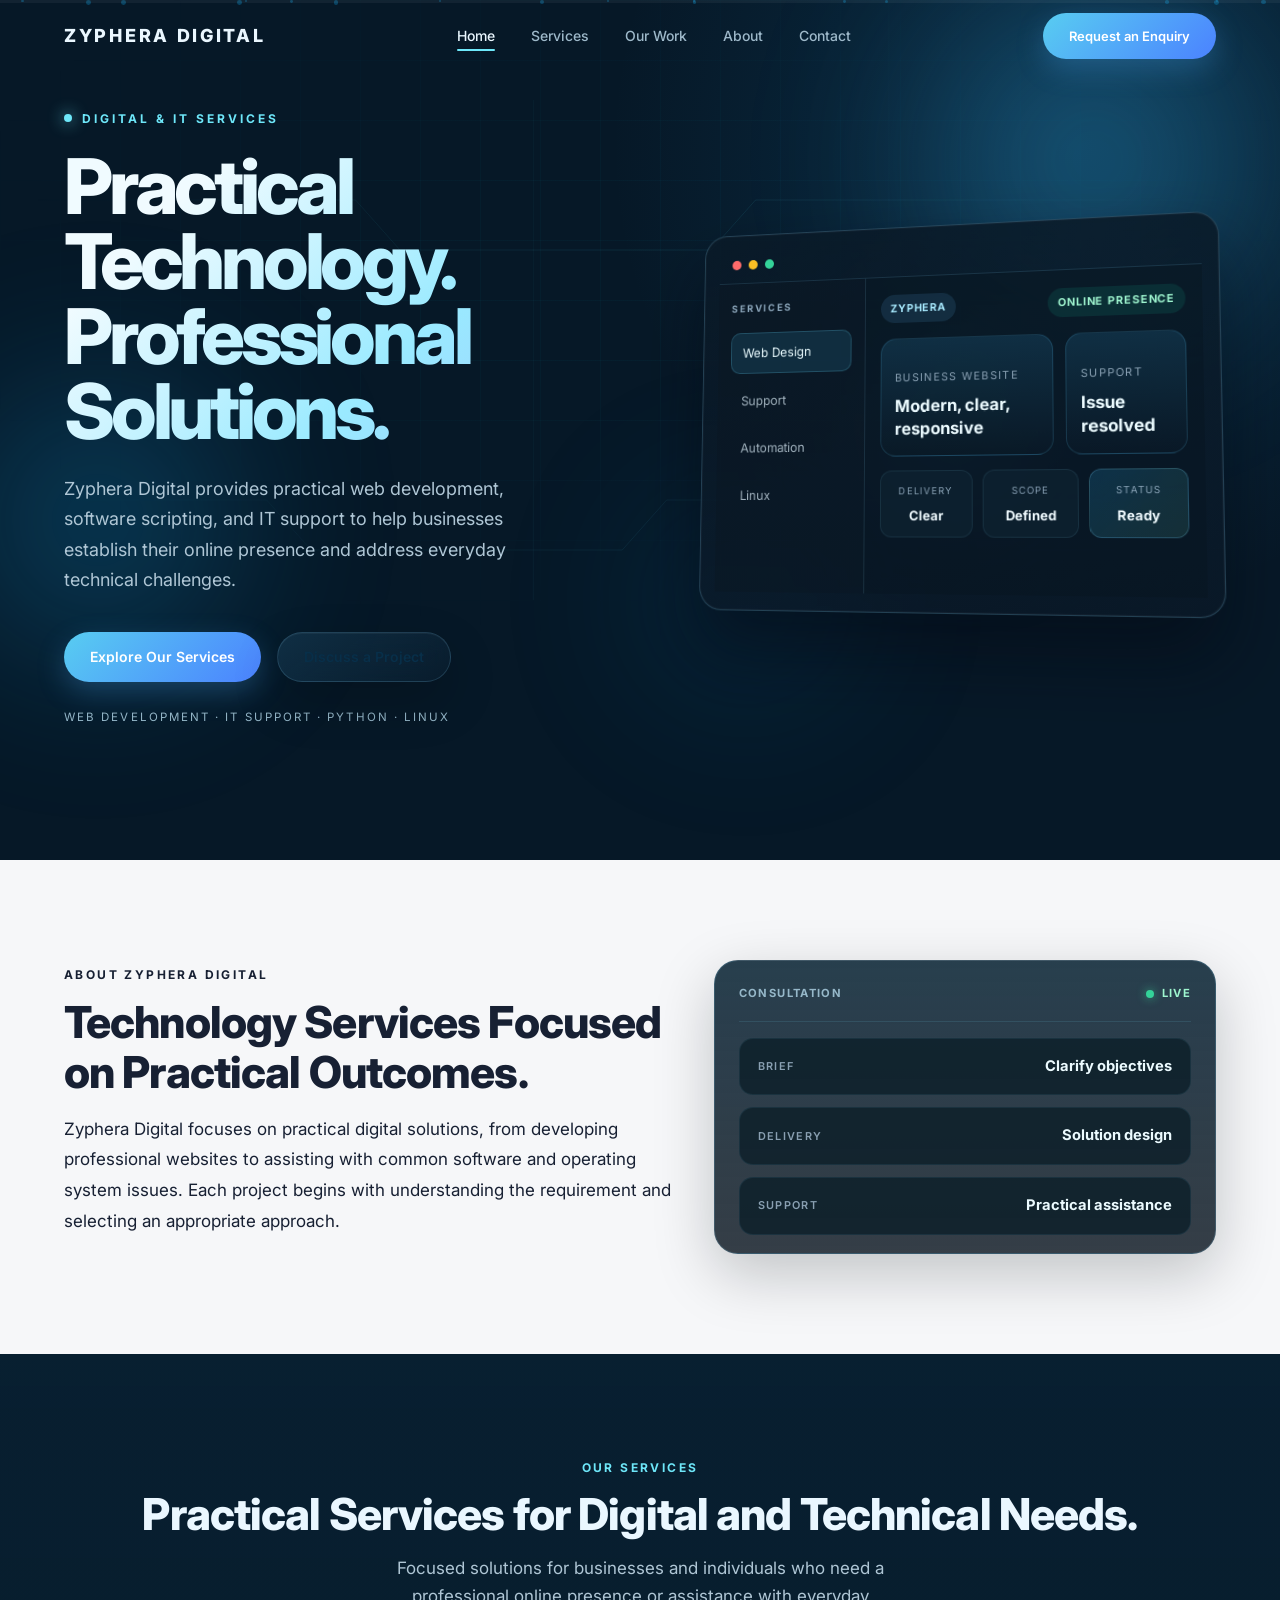
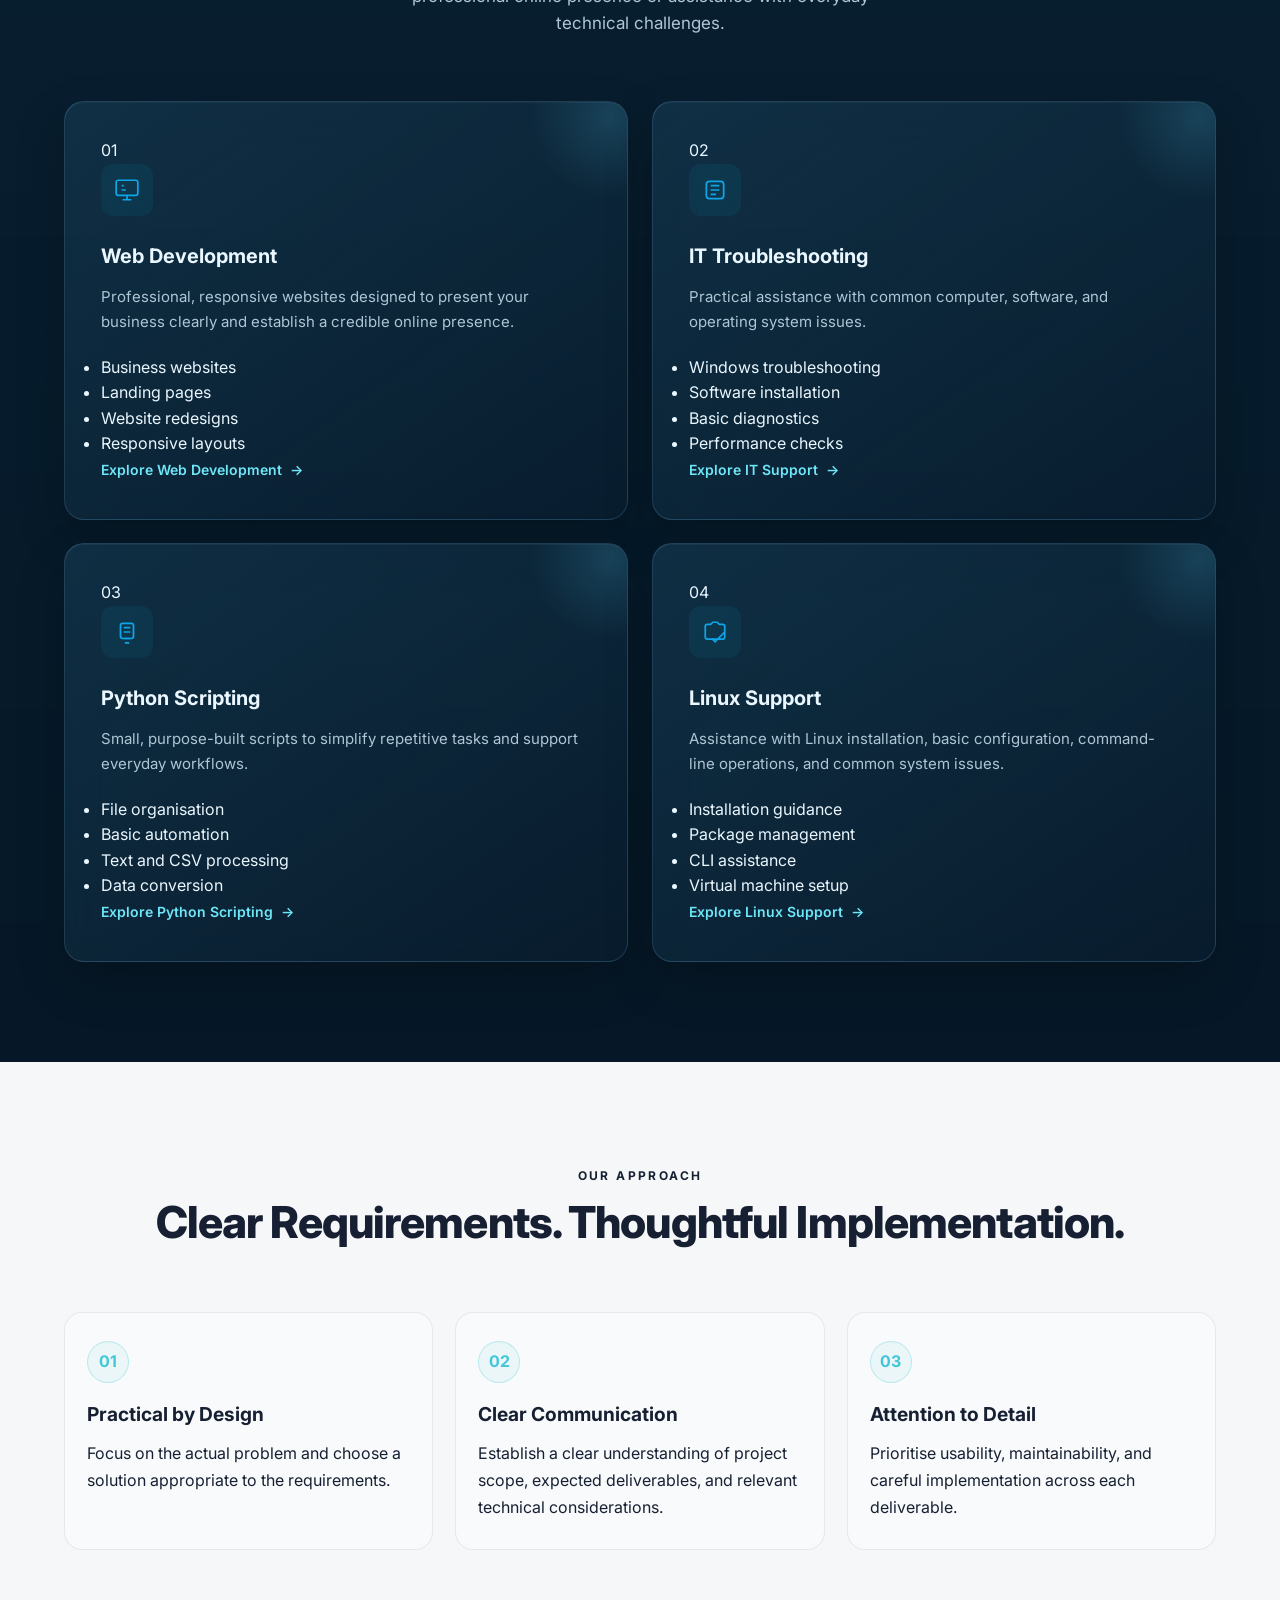
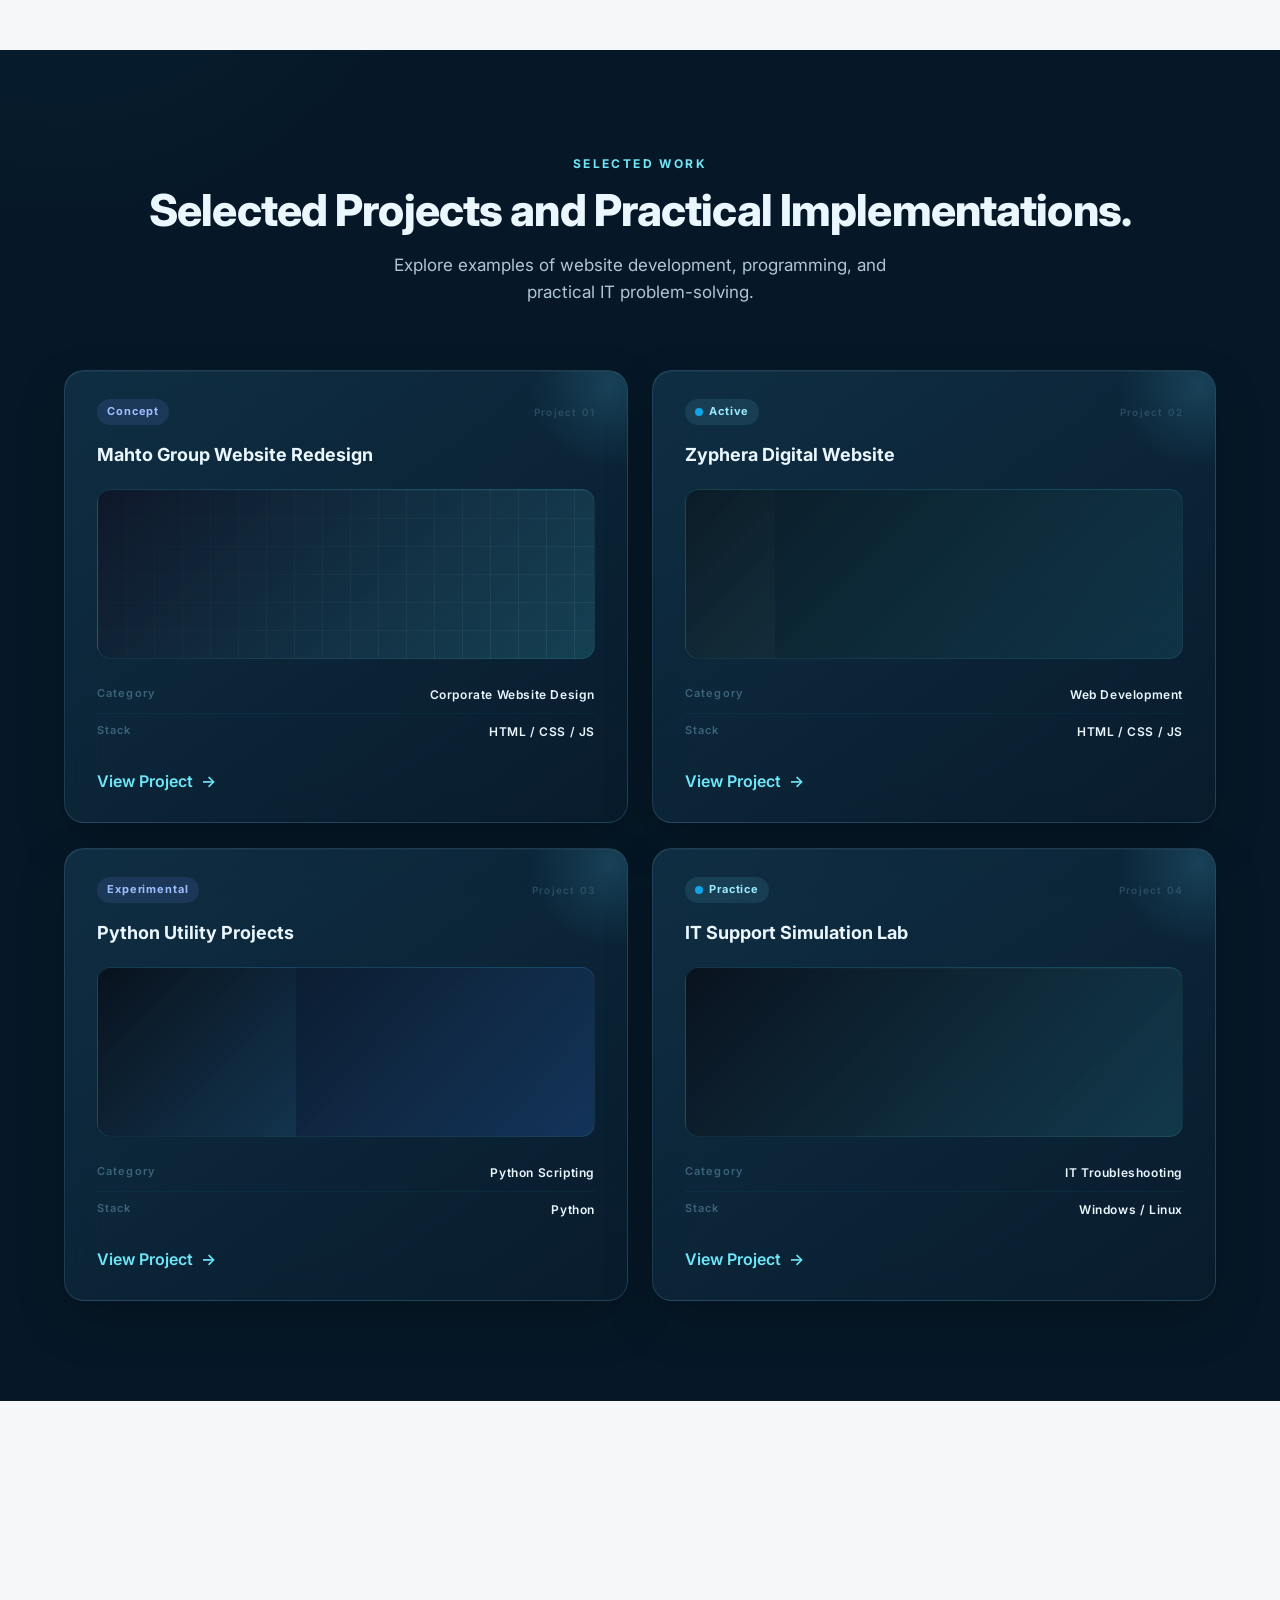
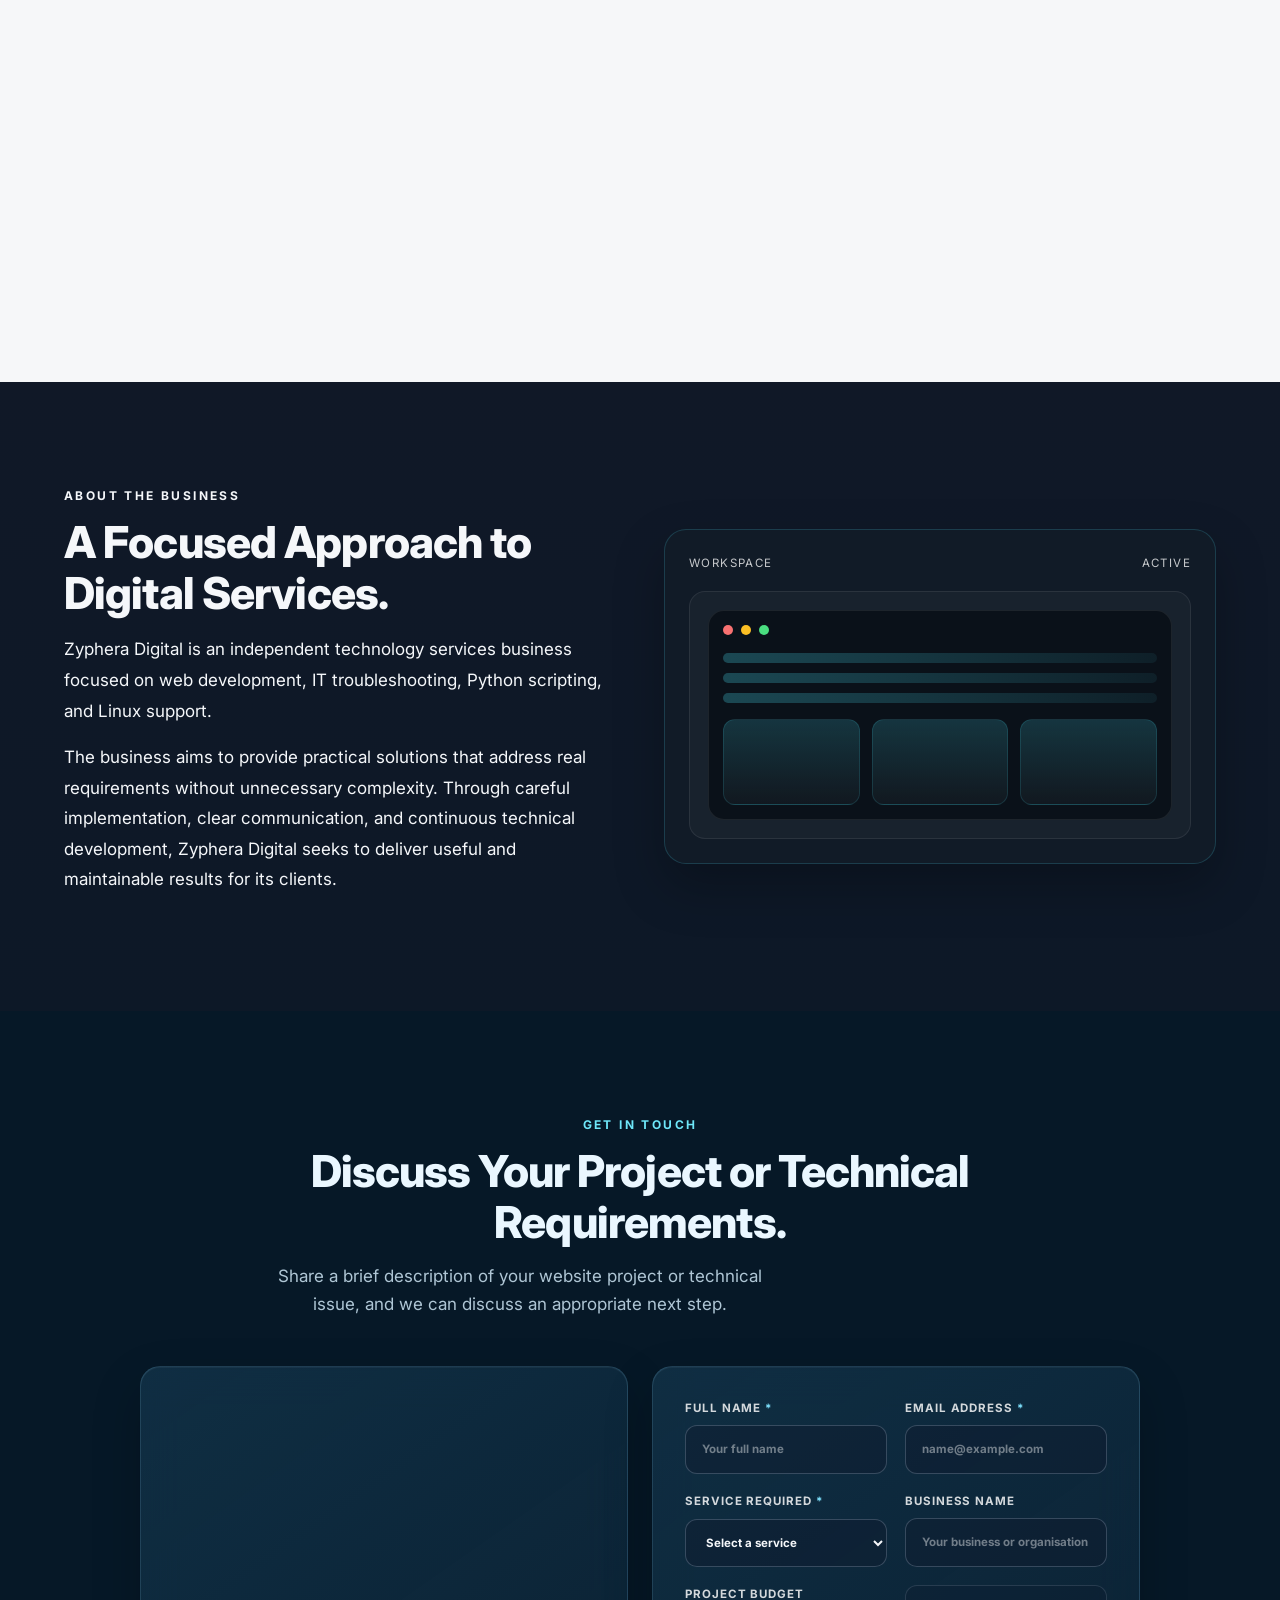
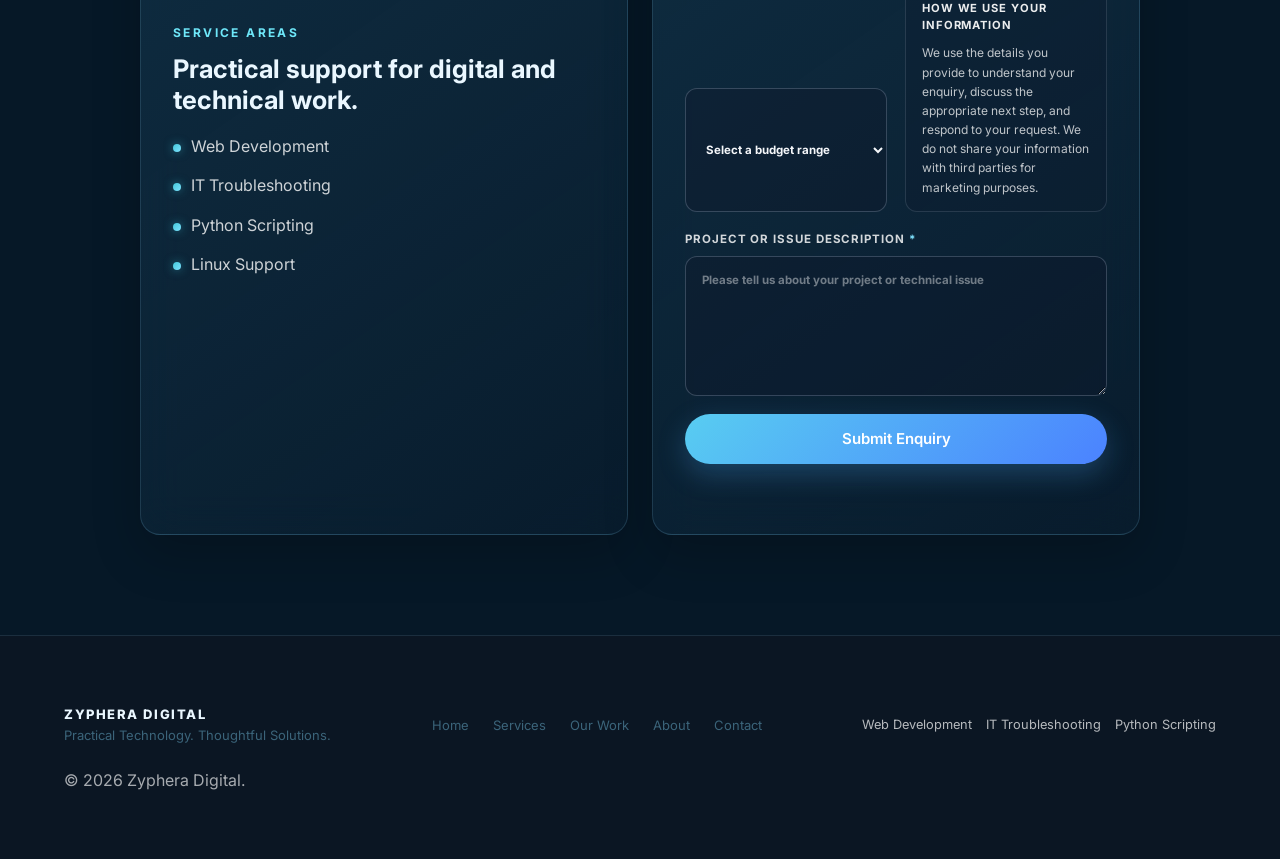
==== commit bff97dff: "Project Update" ====
--- a/index.html
+++ b/index.html
@@ -1,524 +1,558 @@
-<!DOCTYPE html>
-<html lang="en">
-<head>
-  <meta charset="UTF-8">
-  <meta name="viewport" content="width=device-width, initial-scale=1.0">
-  <meta name="description" content="Zyphera Digital — Independent digital technology studio providing IT support, web development, networking, and cybersecurity solutions.">
-  <title>Zyphera Digital — Digital Technology & Solutions</title>
-  <link rel="preconnect" href="https://fonts.googleapis.com">
-  <link rel="preconnect" href="https://fonts.gstatic.com" crossorigin>
-  <link href="https://fonts.googleapis.com/css2?family=Inter:wght@300;400;500;600;700;800&display=swap" rel="stylesheet">
-  <link rel="stylesheet" href="css/main.css">
-</head>
-<body>
-
+﻿<!DOCTYPE html>
+<html lang="en">
+<head>
+  <meta charset="UTF-8">
+  <meta name="viewport" content="width=device-width, initial-scale=1.0">
+  <meta name="description" content="Zyphera Digital provides professional web development, IT troubleshooting, Python scripting, and Linux support for businesses and individuals.">
+  <meta property="og:title" content="Zyphera Digital | Practical Technology Solutions">
+  <meta property="og:description" content="Professional digital services for websites, everyday computer support, Python scripting, and Linux assistance.">
+  <meta property="og:type" content="website">
+  <title>Zyphera Digital | Practical Technology Solutions</title>
+  <link rel="icon" type="image/svg+xml" href="favicon.svg">
+  <link rel="preconnect" href="https://fonts.googleapis.com">
+  <link rel="preconnect" href="https://fonts.gstatic.com" crossorigin>
+  <link href="https://fonts.googleapis.com/css2?family=Inter:wght@400;500;600;700;800&display=swap" rel="stylesheet">
+  <link rel="stylesheet" href="css/main.css">
+</head><body>
   <div class="scroll-progress" aria-hidden="true"><span id="scrollProgress"></span></div>
-
-  <!-- Background Elements -->
-  <div class="bg-elements" aria-hidden="true">
-    <div class="orb orb-1"></div>
-    <div class="orb orb-2"></div>
-    <div class="orb orb-3"></div>
-    <div class="grid-pattern"></div>
-    <div class="circuit-lines">
-      <svg viewBox="0 0 1440 900" preserveAspectRatio="none" xmlns="http://www.w3.org/2000/svg">
-        <path d="M0 200 H400 L450 250 H800 L850 200 H1440" stroke="url(#circuitGrad)" stroke-width="1" fill="none" opacity="0.3"/>
-        <path d="M0 500 H300 L350 550 H700 L750 500 H1100 L1150 550 H1440" stroke="url(#circuitGrad)" stroke-width="1" fill="none" opacity="0.2"/>
-        <path d="M200 0 V400 M600 100 V600 M1000 0 V500 M1200 200 V900" stroke="url(#circuitGrad)" stroke-width="1" fill="none" opacity="0.15"/>
-        <defs>
-          <linearGradient id="circuitGrad" x1="0%" y1="0%" x2="100%" y2="0%">
-            <stop offset="0%" stop-color="#06B6D4" stop-opacity="0"/>
-            <stop offset="50%" stop-color="#22D3EE" stop-opacity="0.6"/>
-            <stop offset="100%" stop-color="#06B6D4" stop-opacity="0"/>
-          </linearGradient>
-        </defs>
-      </svg>
-    </div>
-    <div class="particles" id="particles"></div>
-  </div>
-
-  <!-- Navigation -->
-  <header class="navbar" id="navbar">
-    <div class="container nav-container">
-      <a href="#home" class="logo">ZYPHERA</a>
-      <nav class="nav-links" id="navLinks">
-        <a href="#home" class="nav-link active">Home</a>
-        <a href="#about" class="nav-link">About</a>
-        <a href="#services" class="nav-link">Services</a>
-        <a href="#projects" class="nav-link">Projects</a>
-        <a href="#contact" class="nav-link">Contact</a>
-      </nav>
-      <a href="#contact" class="btn btn-nav">Get Started</a>
-      <button class="hamburger" id="hamburger" aria-label="Toggle menu" aria-expanded="false">
-        <span></span>
-        <span></span>
-        <span></span>
-      </button>
-    </div>
-  </header>
-
-  <!-- Mobile Menu -->
-  <div class="mobile-menu" id="mobileMenu">
-    <nav class="mobile-nav">
-      <a href="#home" class="mobile-nav-link">Home</a>
-      <a href="#about" class="mobile-nav-link">About</a>
-      <a href="#services" class="mobile-nav-link">Services</a>
-      <a href="#projects" class="mobile-nav-link">Projects</a>
-      <a href="#contact" class="mobile-nav-link">Contact</a>
-      <a href="#contact" class="btn btn-primary mobile-cta">Get Started</a>
-    </nav>
-  </div>
-
-  <main>
-
-    <!-- Hero -->
-    <section class="hero section" id="home">
-      <div class="container hero-container">
-        <div class="hero-content fade-in">
-          <span class="hero-brand">ZYPHERA DIGITAL</span>
-          <h1 class="hero-title">Digital Technology<br>&amp; Solutions</h1>
-          <p class="hero-subtitle">Building smarter digital experiences through technology, design and security.</p>
-          <div class="hero-actions">
-            <a href="#services" class="btn btn-primary">Explore Services</a>
-            <a href="#projects" class="btn btn-secondary">Our Work</a>
-          </div>
-          <div class="hero-proof" aria-label="Zyphera capabilities">
-            <span><b>01</b> Human-first support</span>
-            <span><b>02</b> Secure by design</span>
-          </div>
-        </div>
-        <div class="hero-dashboard fade-in delay-1">
-          <div class="dashboard glass-card">
-            <div class="dashboard-header">
-              <span class="dashboard-label">ZYPHERA / SYSTEM</span>
-              <span class="status-indicator">
-                <span class="status-dot pulse"></span>
-                ONLINE
-              </span>
-            </div>
-            <div class="dashboard-divider"></div>
-            <div class="dashboard-metrics" aria-label="Live system metrics">
-              <div class="metric"><span>UPTIME</span><strong id="uptimeMetric">99.98%</strong></div>
-              <div class="metric"><span>RESPONSE</span><strong id="responseMetric">28 ms</strong></div>
-              <div class="metric"><span>STATUS</span><strong class="metric-live">LIVE</strong></div>
-            </div>
-            <div class="signal-graph" aria-hidden="true"><i></i><i></i><i></i><i></i><i></i><i></i><i></i><i></i><i></i><i></i><i></i><i></i></div>
-            <div class="dashboard-services">
-              <div class="dashboard-row">
-                <span class="service-name">IT SUPPORT</span>
-                <span class="service-status available">
-                  <span class="status-dot pulse"></span> AVAILABLE
-                </span>
-              </div>
-              <div class="dashboard-row">
-                <span class="service-name">WEB DEVELOPMENT</span>
-                <span class="service-status available">
-                  <span class="status-dot pulse"></span> AVAILABLE
-                </span>
-              </div>
-              <div class="dashboard-row">
-                <span class="service-name">NETWORKING</span>
-                <span class="service-status available">
-                  <span class="status-dot pulse"></span> AVAILABLE
-                </span>
-              </div>
-              <div class="dashboard-row">
-                <span class="service-name">SECURITY</span>
-                <span class="service-status available">
-                  <span class="status-dot pulse"></span> AVAILABLE
-                </span>
-              </div>
-            </div>
-            <div class="dashboard-footer">
-              <span class="dashboard-meta">SYS v2.4.1</span>
-              <span class="dashboard-meta">ALL SYSTEMS NOMINAL</span>
-            </div>
-          </div>
-        </div>
-      </div>
-    </section>
-
-    <!-- About -->
-    <section class="about section" id="about">
-      <div class="container">
-        <div class="about-grid">
-          <div class="about-content fade-in">
-            <span class="section-label">About</span>
-            <h2 class="section-title">Technology Built With Purpose.</h2>
-            <p class="section-text">Zyphera Digital focuses on practical technology solutions across IT support, web development, networking and cybersecurity. The goal is to create reliable, modern and useful digital experiences.</p>
-            <p class="section-text">As an independent technology studio, we combine technical expertise with thoughtful design to deliver solutions that work in the real world — not just on paper.</p>
-          </div>
-          <div class="about-visual fade-in delay-1">
-            <div class="studio-card glass-card">
-              <span class="studio-label">INDEPENDENT TECHNOLOGY STUDIO</span>
-              <div class="studio-items">
-                <div class="studio-item">
-                  <div class="studio-icon">
-                    <svg viewBox="0 0 24 24" fill="none" stroke="currentColor" stroke-width="1.5"><rect x="2" y="3" width="20" height="14" rx="2"/><path d="M8 21h8M12 17v4"/></svg>
-                  </div>
-                  <span>IT Solutions</span>
-                </div>
-                <div class="studio-item">
-                  <div class="studio-icon">
-                    <svg viewBox="0 0 24 24" fill="none" stroke="currentColor" stroke-width="1.5"><polyline points="16 18 22 12 16 6"/><polyline points="8 6 2 12 8 18"/></svg>
-                  </div>
-                  <span>Digital Development</span>
-                </div>
-                <div class="studio-item">
-                  <div class="studio-icon">
-                    <svg viewBox="0 0 24 24" fill="none" stroke="currentColor" stroke-width="1.5"><circle cx="12" cy="12" r="3"/><path d="M12 1v4M12 19v4M4.22 4.22l2.83 2.83M16.95 16.95l2.83 2.83M1 12h4M19 12h4M4.22 19.78l2.83-2.83M16.95 7.05l2.83-2.83"/></svg>
-                  </div>
-                  <span>Networking</span>
-                </div>
-                <div class="studio-item">
-                  <div class="studio-icon">
-                    <svg viewBox="0 0 24 24" fill="none" stroke="currentColor" stroke-width="1.5"><path d="M12 22s8-4 8-10V5l-8-3-8 3v7c0 6 8 10 8 10z"/></svg>
-                  </div>
-                  <span>Security</span>
-                </div>
-              </div>
-            </div>
-            <div class="timeline">
-              <div class="timeline-item">
-                <div class="timeline-dot"></div>
-                <div class="timeline-content">
-                  <span class="timeline-year">Foundation</span>
-                  <span class="timeline-desc">Core IT &amp; support capabilities</span>
-                </div>
-              </div>
-              <div class="timeline-item">
-                <div class="timeline-dot"></div>
-                <div class="timeline-content">
-                  <span class="timeline-year">Expansion</span>
-                  <span class="timeline-desc">Web development &amp; networking</span>
-                </div>
-              </div>
-              <div class="timeline-item">
-                <div class="timeline-dot"></div>
-                <div class="timeline-content">
-                  <span class="timeline-year">Security</span>
-                  <span class="timeline-desc">Cybersecurity &amp; hardening</span>
-                </div>
-              </div>
-              <div class="timeline-item">
-                <div class="timeline-dot active"></div>
-                <div class="timeline-content">
-                  <span class="timeline-year">Today</span>
-                  <span class="timeline-desc">Full-stack digital solutions</span>
-                </div>
-              </div>
-            </div>
-          </div>
-        </div>
-      </div>
-    </section>
-
-    <!-- Services -->
-    <section class="services section" id="services">
-      <div class="container">
-        <div class="section-header fade-in">
-          <span class="section-label">Services</span>
-          <h2 class="section-title">What We Provide</h2>
-        </div>
-        <div class="services-grid">
-
-          <article class="service-card glass-card fade-in">
-            <div class="service-icon">
-              <svg viewBox="0 0 24 24" fill="none" stroke="currentColor" stroke-width="1.5"><rect x="2" y="3" width="20" height="14" rx="2"/><path d="M8 21h8M12 17v4"/><path d="M7 8h2M7 12h4"/></svg>
-            </div>
-            <h3 class="service-title">IT Support</h3>
-            <p class="service-desc">Technical troubleshooting, system configuration and user support.</p>
-            <div class="service-tags">
-              <span class="tag">Windows</span>
-              <span class="tag">Linux</span>
-              <span class="tag">Troubleshooting</span>
-            </div>
-            <a href="#contact" class="service-link">
-              Learn more <span class="arrow">&rarr;</span>
-            </a>
-          </article>
-
-          <article class="service-card glass-card fade-in delay-1">
-            <div class="service-icon">
-              <svg viewBox="0 0 24 24" fill="none" stroke="currentColor" stroke-width="1.5"><circle cx="12" cy="12" r="10"/><path d="M2 12h20M12 2a15.3 15.3 0 0 1 4 10 15.3 15.3 0 0 1-4 10 15.3 15.3 0 0 1-4-10 15.3 15.3 0 0 1 4-10z"/></svg>
-            </div>
-            <h3 class="service-title">Web Development</h3>
-            <p class="service-desc">Modern responsive websites and digital experiences.</p>
-            <div class="service-tags">
-              <span class="tag">HTML</span>
-              <span class="tag">CSS</span>
-              <span class="tag">JavaScript</span>
-            </div>
-            <a href="#contact" class="service-link">
-              Learn more <span class="arrow">&rarr;</span>
-            </a>
-          </article>
-
-          <article class="service-card glass-card fade-in delay-2">
-            <div class="service-icon">
-              <svg viewBox="0 0 24 24" fill="none" stroke="currentColor" stroke-width="1.5"><path d="M12 22s8-4 8-10V5l-8-3-8 3v7c0 6 8 10 8 10z"/><path d="M9 12l2 2 4-4"/></svg>
-            </div>
-            <h3 class="service-title">Cybersecurity</h3>
-            <p class="service-desc">Security-focused testing, assessment and system hardening.</p>
-            <div class="service-tags">
-              <span class="tag">Security Testing</span>
-              <span class="tag">Nmap</span>
-              <span class="tag">Wireshark</span>
-            </div>
-            <a href="#contact" class="service-link">
-              Learn more <span class="arrow">&rarr;</span>
-            </a>
-          </article>
-
-          <article class="service-card glass-card fade-in delay-3">
-            <div class="service-icon">
-              <svg viewBox="0 0 24 24" fill="none" stroke="currentColor" stroke-width="1.5"><circle cx="5" cy="6" r="2"/><circle cx="19" cy="6" r="2"/><circle cx="12" cy="18" r="2"/><path d="M7 6h10M5 8l7 8M19 8l-7 8"/></svg>
-            </div>
-            <h3 class="service-title">Networking</h3>
-            <p class="service-desc">Network configuration, troubleshooting and infrastructure support.</p>
-            <div class="service-tags">
-              <span class="tag">Cisco</span>
-              <span class="tag">Networking</span>
-              <span class="tag">Packet Tracer</span>
-            </div>
-            <a href="#contact" class="service-link">
-              Learn more <span class="arrow">&rarr;</span>
-            </a>
-          </article>
-
-        </div>
-      </div>
-    </section>
-
-    <!-- Projects -->
-    <section class="projects section" id="projects">
-      <div class="container">
-        <div class="section-header fade-in">
-          <span class="section-label">Projects</span>
-          <h2 class="section-title">Technology Lab</h2>
-          <p class="section-subtitle">Operational environments and active development systems.</p>
-        </div>
-        <div class="projects-grid">
-
-          <article class="project-panel glass-card fade-in">
-            <div class="panel-header">
-              <span class="panel-status active-status"><span class="status-dot pulse"></span> ACTIVE</span>
-              <span class="panel-id">LAB-001</span>
-            </div>
-            <h3 class="panel-title">IT Support Simulation Lab</h3>
-            <div class="panel-meta">
-              <div class="meta-row"><span class="meta-label">CATEGORY</span><span class="meta-value">IT SUPPORT</span></div>
-              <div class="meta-row"><span class="meta-label">ENVIRONMENT</span><span class="meta-value">WINDOWS / LINUX</span></div>
-            </div>
-            <a href="#" class="panel-link">View Project <span class="arrow">&rarr;</span></a>
-          </article>
-
-          <article class="project-panel glass-card fade-in delay-1">
-            <div class="panel-header">
-              <span class="panel-status active-status"><span class="status-dot pulse"></span> ACTIVE</span>
-              <span class="panel-id">LAB-002</span>
-            </div>
-            <h3 class="panel-title">Networking Laboratory</h3>
-            <div class="panel-meta">
-              <div class="meta-row"><span class="meta-label">CATEGORY</span><span class="meta-value">NETWORKING</span></div>
-              <div class="meta-row"><span class="meta-label">ENVIRONMENT</span><span class="meta-value">CISCO / PACKET TRACER</span></div>
-            </div>
-            <a href="#" class="panel-link">View Project <span class="arrow">&rarr;</span></a>
-          </article>
-
-          <article class="project-panel glass-card fade-in delay-2">
-            <div class="panel-header">
-              <span class="panel-status active-status"><span class="status-dot pulse"></span> ACTIVE</span>
-              <span class="panel-id">LAB-003</span>
-            </div>
-            <h3 class="panel-title">Cybersecurity Home Lab</h3>
-            <div class="panel-meta">
-              <div class="meta-row"><span class="meta-label">CATEGORY</span><span class="meta-value">CYBERSECURITY</span></div>
-              <div class="meta-row"><span class="meta-label">ENVIRONMENT</span><span class="meta-value">KALI / LINUX</span></div>
-            </div>
-            <a href="#" class="panel-link">View Project <span class="arrow">&rarr;</span></a>
-          </article>
-
-          <article class="project-panel glass-card fade-in">
-            <div class="panel-header">
-              <span class="panel-status completed-status">&#10003; COMPLETED</span>
-              <span class="panel-id">PRJ-004</span>
-            </div>
-            <h3 class="panel-title">Tea Haven Website</h3>
-            <div class="panel-meta">
-              <div class="meta-row"><span class="meta-label">CATEGORY</span><span class="meta-value">WEB DEVELOPMENT</span></div>
-              <div class="meta-row"><span class="meta-label">ENVIRONMENT</span><span class="meta-value">HTML / CSS / JS</span></div>
-            </div>
-            <a href="#" class="panel-link">View Project <span class="arrow">&rarr;</span></a>
-          </article>
-
-          <article class="project-panel glass-card fade-in delay-1">
-            <div class="panel-header">
-              <span class="panel-status dev-status"><span class="status-dot pulse"></span> DEVELOPMENT</span>
-              <span class="panel-id">PRJ-005</span>
-            </div>
-            <h3 class="panel-title">Nova AI Assistant</h3>
-            <div class="panel-meta">
-              <div class="meta-row"><span class="meta-label">CATEGORY</span><span class="meta-value">AI / PYTHON</span></div>
-              <div class="meta-row"><span class="meta-label">ENVIRONMENT</span><span class="meta-value">PYTHON / API</span></div>
-            </div>
-            <a href="#" class="panel-link">View Project <span class="arrow">&rarr;</span></a>
-          </article>
-
-        </div>
-      </div>
-    </section>
-
-    <!-- Technology Stack -->
-    <section class="tech section" id="technology">
-      <div class="container">
-        <div class="section-header fade-in">
-          <span class="section-label">Stack</span>
-          <h2 class="section-title">Technology</h2>
-        </div>
-        <div class="tech-cloud fade-in" id="techCloud">
-          <span class="tech-pill">Windows</span>
-          <span class="tech-pill">Linux</span>
-          <span class="tech-pill">Cisco</span>
-          <span class="tech-pill">Python</span>
-          <span class="tech-pill">Git</span>
-          <span class="tech-pill">GitHub</span>
-          <span class="tech-pill">Nmap</span>
-          <span class="tech-pill">Wireshark</span>
-          <span class="tech-pill">Burp Suite</span>
-          <span class="tech-pill">HTML</span>
-          <span class="tech-pill">CSS</span>
-          <span class="tech-pill">JavaScript</span>
-          <span class="tech-pill">VirtualBox</span>
-          <span class="tech-pill">VMware</span>
-        </div>
-      </div>
-    </section>
-
-    <!-- Contact -->
-    <section class="contact section" id="contact">
-      <div class="container">
-
-        <div class="contact-header fade-in">
-          <span class="section-label">Secure Channel</span>
-          <h2 class="section-title">Connect With Me</h2>
-          <p class="section-subtitle">
-            Establish a connection through one of the available communication channels.
-          </p>
-        </div>
-
-        <div class="contact-grid">
-
-          <!-- Email -->
-          <a href="mailto:your-email@example.com"
-            class="contact-card glass-card fade-in">
-
-            <div class="contact-icon">
-              <svg viewBox="0 0 24 24" fill="none"
-                  stroke="currentColor" stroke-width="1.5">
-                <rect x="3" y="5" width="18" height="14" rx="2"/>
-                <path d="m3 7 9 6 9-6"/>
-              </svg>
-            </div>
-
-            <div class="contact-content">
-              <span class="contact-label">EMAIL</span>
-              <h3>Send an Email</h3>
-              <p>your-email@example.com</p>
-            </div>
-
-            <span class="contact-arrow">&rarr;</span>
-          </a>
-
-
-          <!-- WhatsApp -->
-          <a href="https://wa.me/YOURNUMBER"
-            target="_blank"
-            rel="noopener noreferrer"
-            class="contact-card glass-card fade-in delay-1">
-
-            <div class="contact-icon">
-              <svg viewBox="0 0 24 24" fill="none"
-                  stroke="currentColor" stroke-width="1.5">
-                <path d="M21 11.5a8.5 8.5 0 0 1-12.9 7.3L3 20l1.2-4.8A8.5 8.5 0 1 1 21 11.5z"/>
-                <path d="M8.5 8.5c.3-.7.6-.7 1-.7h.4c.2 0 .4.1.5.4l.7 1.7c.1.2.1.4-.1.6l-.6.7c.6 1.1 1.5 2 2.6 2.6l.7-.6c.2-.2.4-.2.6-.1l1.7.7c.3.1.4.3.4.5v.4c0 .4 0 .7-.7 1-.6.3-1.3.4-2 .2-1.2-.3-2.5-1.1-3.7-2.3-1.2-1.2-2-2.5-2.3-3.7-.2-.7-.1-1.4.2-2z"/>
-              </svg>
-            </div>
-
-            <div class="contact-content">
-              <span class="contact-label">WHATSAPP</span>
-              <h3>Message Me</h3>
-              <p>Available for direct communication</p>
-            </div>
-
-            <span class="contact-arrow">&rarr;</span>
-          </a>
-
-
-          <!-- LinkedIn -->
-          <a href="YOUR_LINKEDIN_URL"
-            target="_blank"
-            rel="noopener noreferrer"
-            class="contact-card glass-card fade-in delay-2">
-
-            <div class="contact-icon">
-              <span class="contact-text-icon">in</span>
-            </div>
-
-            <div class="contact-content">
-              <span class="contact-label">LINKEDIN</span>
-              <h3>Professional Network</h3>
-              <p>Connect with me professionally</p>
-            </div>
-
-            <span class="contact-arrow">&rarr;</span>
-          </a>
-
-
-          <!-- GitHub -->
-          <a href="YOUR_GITHUB_URL"
-            target="_blank"
-            rel="noopener noreferrer"
-            class="contact-card glass-card fade-in delay-3">
-
-            <div class="contact-icon">
-              <svg viewBox="0 0 24 24" fill="none"
-                  stroke="currentColor" stroke-width="1.5">
-                <path d="M9 19c-4 .9-4-2-5-2m10 4v-3.9c0-.9.1-1.2-.5-1.7 1.8-.2 3.7-.9 3.7-4 0-.9-.3-1.6-.8-2.2.1-.2.4-1.1-.1-2.2 0 0-.7-.2-2.3.8a8 8 0 0 0-4.2 0C8.2 4.8 7.5 5 7.5 5c-.5 1.1-.2 2-.1 2.2-.5.6-.8 1.3-.8 2.2 0 3.1 1.9 3.8 3.7 4-.2.2-.3.6-.4 1.1-.4.2-1.4.5-2.4-.7"/>
-              </svg>
-            </div>
-
-            <div class="contact-content">
-              <span class="contact-label">GITHUB</span>
-              <h3>View My Work</h3>
-              <p>Projects, labs and technical documentation</p>
-            </div>
-
-            <span class="contact-arrow">&rarr;</span>
-          </a>
-
-        </div>
-
-      </div>
-    </section>
-
-  </main>
-
-  <!-- Footer -->
-  <footer class="footer">
-    <div class="container footer-container">
-      <span class="footer-logo">ZYPHERA DIGITAL</span>
-      <span class="footer-copy">&copy; 2026 Zyphera Digital. All rights reserved.</span>
-      <nav class="footer-nav">
-        <a href="#home">Home</a>
-        <a href="#about">About</a>
-        <a href="#services">Services</a>
-        <a href="#projects">Projects</a>
-        <a href="#contact">Contact</a>
-      </nav>
-    </div>
-  </footer>
-
-  <script src="script.js"></script>
-</body>
-</html>
+<div class="bg-elements" aria-hidden="true">
+    <div class="orb orb-1"></div>
+    <div class="orb orb-2"></div>
+    <div class="orb orb-3"></div>
+    <div class="grid-pattern"></div>
+    <div class="circuit-lines">
+      <svg viewBox="0 0 1440 900" preserveAspectRatio="none" xmlns="http://www.w3.org/2000/svg">
+        <path d="M0 200 H400 L450 250 H800 L850 200 H1440" stroke="url(#circuitGrad)" stroke-width="1" fill="none" opacity="0.3"/>
+        <path d="M0 500 H300 L350 550 H700 L750 500 H1100 L1150 550 H1440" stroke="url(#circuitGrad)" stroke-width="1" fill="none" opacity="0.2"/>
+        <path d="M200 0 V400 M600 100 V600 M1000 0 V500 M1200 200 V900" stroke="url(#circuitGrad)" stroke-width="1" fill="none" opacity="0.15"/>
+        <defs>
+          <linearGradient id="circuitGrad" x1="0%" y1="0%" x2="100%" y2="0%">
+            <stop offset="0%" stop-color="#42C7D9" stop-opacity="0"/>
+            <stop offset="50%" stop-color="#42C7D9" stop-opacity="0.7"/>
+            <stop offset="100%" stop-color="#42C7D9" stop-opacity="0"/>
+          </linearGradient>
+        </defs>
+      </svg>
+    </div>
+    <div class="particles" id="particles"></div>
+  </div>
+
+  <header class="navbar" id="navbar">
+    <div class="container nav-container">
+      <a href="#home" class="logo" aria-label="Zyphera Digital home">
+        <span class="logo-mark">
+          <span></span>
+        </span>
+        <span>ZYPHERA DIGITAL</span>
+      </a>
+
+      <nav class="nav-links" aria-label="Main navigation">
+        <a href="#home" class="nav-link active">Home</a>
+        <a href="#services" class="nav-link">Services</a>
+        <a href="#projects" class="nav-link">Our Work</a>
+        <a href="#about" class="nav-link">About</a>
+        <a href="#contact" class="nav-link">Contact</a>
+      </nav>
+
+      <a href="#contact" class="btn btn-nav">Request an Enquiry</a>
+
+      <button class="hamburger" id="hamburger" aria-label="Toggle menu" aria-expanded="false">
+        <span></span>
+        <span></span>
+        <span></span>
+      </button>
+    </div>
+  </header>
+
+  <div class="mobile-menu" id="mobileMenu">
+    <nav class="mobile-nav" aria-label="Mobile navigation">
+      <a href="#home" class="mobile-nav-link">Home</a>
+      <a href="#services" class="mobile-nav-link">Services</a>
+      <a href="#projects" class="mobile-nav-link">Our Work</a>
+      <a href="#about" class="mobile-nav-link">About</a>
+      <a href="#contact" class="mobile-nav-link">Contact</a>
+      <a href="#contact" class="btn btn-primary mobile-cta">Request an Enquiry</a>
+    </nav>
+  </div>
+
+  <main>
+    <section class="hero section" id="home">
+      <div class="container hero-container">
+        <div class="hero-content fade-in">
+          <span class="hero-brand">DIGITAL & IT SERVICES</span>
+          <h1 class="hero-title">Practical Technology.<br>Professional Solutions.</h1>
+          <p class="hero-subtitle">Zyphera Digital provides practical web development, software scripting, and IT support to help businesses establish their online presence and address everyday technical challenges.</p>          <div class="hero-actions">
+            <a href="#services" class="btn btn-primary">Explore Our Services</a>
+            <a href="#contact" class="btn btn-secondary">Discuss a Project</a>
+          </div>
+<p class="hero-meta">Web Development · IT Support · Python · Linux</p>
+        </div>
+
+        <div class="hero-visual fade-in delay-1" aria-label="Corporate service overview">
+          <div class="browser-mockup">
+            <div class="browser-bar">
+              <span class="browser-dot red"></span>
+              <span class="browser-dot amber"></span>
+              <span class="browser-dot green"></span>
+            </div>
+
+            <div class="browser-content">
+              <div class="browser-sidebar">
+                <div class="sidebar-label">Services</div>
+                <div class="sidebar-item active">Web Design</div>
+                <div class="sidebar-item">Support</div>
+                <div class="sidebar-item">Automation</div>
+                <div class="sidebar-item">Linux</div>
+              </div>
+
+              <div class="browser-main">
+                <div class="panel-header-row">
+                  <div class="panel-badge">Zyphera</div>
+                  <div class="panel-pill">Online Presence</div>
+                </div>
+
+                <div class="feature-row">
+                  <div class="feature-card large">
+                    <span>Business Website</span>
+                    <strong>Modern, clear, responsive</strong>
+                  </div>
+                  <div class="feature-card small">
+                    <span>Support</span>
+                    <strong>Issue resolved</strong>
+                  </div>
+                </div>
+
+                <div class="metrics-row">
+                  <div class="mini-stat">
+                    <label>Delivery</label>
+                    <strong>Clear</strong>
+                  </div>
+                  <div class="mini-stat">
+                    <label>Scope</label>
+                    <strong>Defined</strong>
+                  </div>
+                  <div class="mini-stat accent">
+                    <label>Status</label>
+                    <strong>Ready</strong>
+                  </div>
+                </div>
+              </div>
+            </div>
+          </div>
+        </div>
+      </div>
+    </section>
+
+    <section class="intro section light-section" id="about-intro">
+      <div class="container intro-grid">
+        <div class="intro-copy fade-in">
+          <span class="section-label">ABOUT ZYPHERA DIGITAL</span>
+          <h2 class="section-title dark">Technology Services Focused on Practical Outcomes.</h2>
+          <p class="section-text dark">Zyphera Digital focuses on practical digital solutions, from developing professional websites to assisting with common software and operating system issues. Each project begins with understanding the requirement and selecting an appropriate approach.</p>
+        </div>
+
+        <div class="intro-visual fade-in delay-1">
+          <div class="studio-panel">
+            <div class="studio-topline">
+              <span>Consultation</span>
+              <span class="studio-status">Live</span>
+            </div>
+
+            <div class="studio-stack">
+              <div class="studio-item">
+                <span class="studio-item-label">Brief</span>
+                <strong>Clarify objectives</strong>
+              </div>
+              <div class="studio-item">
+                <span class="studio-item-label">Delivery</span>
+                <strong>Solution design</strong>
+              </div>
+              <div class="studio-item">
+                <span class="studio-item-label">Support</span>
+                <strong>Practical assistance</strong>
+              </div>
+            </div>
+          </div>
+        </div>
+      </div>
+    </section>
+
+    <section class="services section" id="services">
+      <div class="container">
+        <div class="section-header fade-in">
+          <span class="section-label">OUR SERVICES</span>
+          <h2 class="section-title">Practical Services for Digital and Technical Needs.</h2>
+          <p class="section-subtitle">Focused solutions for businesses and individuals who need a professional online presence or assistance with everyday technical challenges.</p>
+        </div>
+
+        <div class="services-grid">
+          <article class="service-card glass-card fade-in">
+            <div class="service-number">01</div>
+            <div class="service-icon">
+              <svg viewBox="0 0 24 24" fill="none" stroke="currentColor" stroke-width="1.6"><rect x="2" y="3" width="20" height="14" rx="2"/><path d="M8 21h8M12 17v4"/><path d="M7 8h2M7 12h4"/></svg>
+            </div>
+            <h3 class="service-title">Web Development</h3>
+            <p class="service-desc">Professional, responsive websites designed to present your business clearly and establish a credible online presence.</p>
+            <ul class="service-list">
+              <li>Business websites</li>
+              <li>Landing pages</li>
+              <li>Website redesigns</li>
+              <li>Responsive layouts</li>
+            </ul>
+            <a href="#contact" class="service-link" data-service="Web Development">Explore Web Development <span class="arrow">→</span></a>
+          </article>
+
+          <article class="service-card glass-card fade-in delay-1">
+            <div class="service-number">02</div>
+            <div class="service-icon">
+              <svg viewBox="0 0 24 24" fill="none" stroke="currentColor" stroke-width="1.6"><rect x="4" y="4" width="16" height="16" rx="3"/><path d="M8 8h8M8 12h8M8 16h5"/></svg>
+            </div>
+            <h3 class="service-title">IT Troubleshooting</h3>
+            <p class="service-desc">Practical assistance with common computer, software, and operating system issues.</p>
+            <ul class="service-list">
+              <li>Windows troubleshooting</li>
+              <li>Software installation</li>
+              <li>Basic diagnostics</li>
+              <li>Performance checks</li>
+            </ul>
+            <a href="#contact" class="service-link" data-service="IT Troubleshooting">Explore IT Support <span class="arrow">→</span></a>
+          </article>
+
+          <article class="service-card glass-card fade-in delay-2">
+            <div class="service-number">03</div>
+            <div class="service-icon">
+              <svg viewBox="0 0 24 24" fill="none" stroke="currentColor" stroke-width="1.6"><path d="M9 18h6"/><path d="M10 22h4"/><path d="M8 4h8a2 2 0 0 1 2 2v10a2 2 0 0 1-2 2H8a2 2 0 0 1-2-2V6a2 2 0 0 1 2-2Z"/><path d="M9 8h6M9 12h6"/></svg>
+            </div>
+            <h3 class="service-title">Python Scripting</h3>
+            <p class="service-desc">Small, purpose-built scripts to simplify repetitive tasks and support everyday workflows.</p>
+            <ul class="service-list">
+              <li>File organisation</li>
+              <li>Basic automation</li>
+              <li>Text and CSV processing</li>
+              <li>Data conversion</li>
+            </ul>
+            <a href="#contact" class="service-link" data-service="Python Scripting">Explore Python Scripting <span class="arrow">→</span></a>
+          </article>
+
+          <article class="service-card glass-card fade-in delay-3">
+            <div class="service-number">04</div>
+            <div class="service-icon">
+              <svg viewBox="0 0 24 24" fill="none" stroke="currentColor" stroke-width="1.6"><path d="m9 18 3 3 9-9"/><path d="M3 12.5V7a2 2 0 0 1 2-2h3l2-2h4l2 2h3a2 2 0 0 1 2 2v9.5a2 2 0 0 1-2 2H5a2 2 0 0 1-2-2Z"/></svg>
+            </div>
+            <h3 class="service-title">Linux Support</h3>
+            <p class="service-desc">Assistance with Linux installation, basic configuration, command-line operations, and common system issues.</p>
+            <ul class="service-list">
+              <li>Installation guidance</li>
+              <li>Package management</li>
+              <li>CLI assistance</li>
+              <li>Virtual machine setup</li>
+            </ul>
+            <a href="#contact" class="service-link" data-service="Linux Support">Explore Linux Support <span class="arrow">→</span></a>
+          </article>
+        </div>
+      </div>
+    </section>
+
+    <section class="value-proposition section light-section" id="approach">
+      <div class="container">
+        <div class="section-header fade-in">
+          <span class="section-label">OUR APPROACH</span>
+          <h2 class="section-title dark">Clear Requirements. Thoughtful Implementation.</h2>
+        </div>
+
+        <div class="value-grid">
+          <article class="value-card fade-in">
+            <div class="value-icon">01</div>
+            <h3>Practical by Design</h3>
+            <p>Focus on the actual problem and choose a solution appropriate to the requirements.</p>
+          </article>
+
+          <article class="value-card fade-in delay-1">
+            <div class="value-icon">02</div>
+            <h3>Clear Communication</h3>
+            <p>Establish a clear understanding of project scope, expected deliverables, and relevant technical considerations.</p>
+          </article>
+
+          <article class="value-card fade-in delay-2">
+            <div class="value-icon">03</div>
+            <h3>Attention to Detail</h3>
+            <p>Prioritise usability, maintainability, and careful implementation across each deliverable.</p>
+          </article>
+        </div>
+      </div>
+    </section>
+
+    <section class="projects section" id="projects">
+      <div class="container">
+        <div class="section-header fade-in">
+          <span class="section-label">SELECTED WORK</span>
+          <h2 class="section-title">Selected Projects and Practical Implementations.</h2>
+          <p class="section-subtitle">Explore examples of website development, programming, and practical IT problem-solving.</p>
+        </div>
+
+        <div class="projects-grid">
+          <article class="project-panel glass-card fade-in project-card" data-project="mahto">
+            <div class="panel-header">
+              <span class="panel-status completed-status">Concept</span>
+              <span class="panel-id">Project 01</span>
+            </div>
+            <h3 class="panel-title">Mahto Group Website Redesign</h3>
+            <div class="project-preview preview-mahto"></div>
+            <div class="panel-meta">
+              <div class="meta-row"><span class="meta-label">Category</span><span class="meta-value">Corporate Website Design</span></div>
+              <div class="meta-row"><span class="meta-label">Stack</span><span class="meta-value">HTML / CSS / JS</span></div>
+            </div>
+            <button class="panel-link" type="button">View Project <span class="arrow">→</span></button>
+          </article>
+
+          <article class="project-panel glass-card fade-in delay-1 project-card" data-project="zyphera-site">
+            <div class="panel-header">
+              <span class="panel-status active-status"><span class="status-dot pulse"></span> Active</span>
+              <span class="panel-id">Project 02</span>
+            </div>
+            <h3 class="panel-title">Zyphera Digital Website</h3>
+            <div class="project-preview preview-zyphera"></div>
+            <div class="panel-meta">
+              <div class="meta-row"><span class="meta-label">Category</span><span class="meta-value">Web Development</span></div>
+              <div class="meta-row"><span class="meta-label">Stack</span><span class="meta-value">HTML / CSS / JS</span></div>
+            </div>
+            <button class="panel-link" type="button">View Project <span class="arrow">→</span></button>
+          </article>
+
+          <article class="project-panel glass-card fade-in delay-2 project-card" data-project="python-utils">
+            <div class="panel-header">
+              <span class="panel-status completed-status">Experimental</span>
+              <span class="panel-id">Project 03</span>
+            </div>
+            <h3 class="panel-title">Python Utility Projects</h3>
+            <div class="project-preview preview-python"></div>
+            <div class="panel-meta">
+              <div class="meta-row"><span class="meta-label">Category</span><span class="meta-value">Python Scripting</span></div>
+              <div class="meta-row"><span class="meta-label">Stack</span><span class="meta-value">Python</span></div>
+            </div>
+            <button class="panel-link" type="button">View Project <span class="arrow">→</span></button>
+          </article>
+
+          <article class="project-panel glass-card fade-in delay-3 project-card" data-project="support-lab">
+            <div class="panel-header">
+              <span class="panel-status active-status"><span class="status-dot pulse"></span> Practice</span>
+              <span class="panel-id">Project 04</span>
+            </div>
+            <h3 class="panel-title">IT Support Simulation Lab</h3>
+            <div class="project-preview preview-support"></div>
+            <div class="panel-meta">
+              <div class="meta-row"><span class="meta-label">Category</span><span class="meta-value">IT Troubleshooting</span></div>
+              <div class="meta-row"><span class="meta-label">Stack</span><span class="meta-value">Windows / Linux</span></div>
+            </div>
+            <button class="panel-link" type="button">View Project <span class="arrow">→</span></button>
+          </article>
+        </div>
+      </div>
+    </section>
+
+    <section class="process section light-section" id="process">
+      <div class="container">
+        <div class="section-header fade-in">
+          <span class="section-label">OUR PROCESS</span>
+          <h2 class="section-title dark">A Structured Approach to Every Project.</h2>
+        </div>
+
+        <div class="timeline-process">
+          <div class="process-step fade-in">
+            <span class="step-number">01</span>
+            <h3>Enquiry</h3>
+            <p>Understand the client's requirements and objectives.</p>
+          </div>
+          <div class="process-step fade-in delay-1">
+            <span class="step-number">02</span>
+            <h3>Planning</h3>
+            <p>Establish the scope, deliverables, and proposed approach.</p>
+          </div>
+          <div class="process-step fade-in delay-2">
+            <span class="step-number">03</span>
+            <h3>Implementation</h3>
+            <p>Complete the agreed development or troubleshooting work.</p>
+          </div>
+          <div class="process-step fade-in delay-3">
+            <span class="step-number">04</span>
+            <h3>Delivery</h3>
+            <p>Review the result, address agreed adjustments, and deliver the completed work.</p>
+          </div>
+        </div>
+      </div>
+    </section>
+
+    <section class="about section" id="about">
+      <div class="container about-grid">
+        <div class="about-content fade-in">
+          <span class="section-label">ABOUT THE BUSINESS</span>
+          <h2 class="section-title">A Focused Approach to Digital Services.</h2>
+          <p class="section-text">Zyphera Digital is an independent technology services business focused on web development, IT troubleshooting, Python scripting, and Linux support.</p>
+          <p class="section-text">The business aims to provide practical solutions that address real requirements without unnecessary complexity. Through careful implementation, clear communication, and continuous technical development, Zyphera Digital seeks to deliver useful and maintainable results for its clients.</p>
+        </div>
+
+        <div class="about-visual fade-in delay-1">
+          <div class="workbench-panel">
+            <div class="workbench-top">
+              <span>Workspace</span>
+              <span>Active</span>
+            </div>
+            <div class="workbench-body">
+              <div class="workbench-window">
+                <div class="window-header">
+                  <span></span><span></span><span></span>
+                </div>
+                <div class="window-content">
+                  <div class="content-lines"><span></span><span></span><span></span></div>
+                  <div class="content-tiles">
+                    <div></div><div></div><div></div>
+                  </div>
+                </div>
+              </div>
+            </div>
+          </div>
+        </div>
+      </div>
+    </section>
+
+    <section class="contact section" id="contact">
+      <div class="container">
+        <div class="contact-header fade-in">
+          <span class="section-label">GET IN TOUCH</span>
+          <h2 class="section-title">Discuss Your Project or Technical Requirements.</h2>
+          <p class="section-subtitle">Share a brief description of your website project or technical issue, and we can discuss an appropriate next step.</p>
+        </div>
+
+        <div class="contact-grid">
+          <aside class="contact-intro glass-card fade-in">
+            <span class="section-label">Service areas</span>
+            <h3>Practical support for digital and technical work.</h3>
+            <ul>
+              <li>Web Development</li>
+              <li>IT Troubleshooting</li>
+              <li>Python Scripting</li>
+              <li>Linux Support</li>
+            </ul>
+          </aside>
+
+          <div class="contact-form-card glass-card fade-in delay-1">
+            <form id="contact-form" class="contact-form" name="zyphera-contact" method="POST" action="/.netlify/functions/contact" data-netlify="true" netlify-honeypot="bot-field">
+              <input type="hidden" name="form-name" value="zyphera-contact" />
+              <p class="hidden-field">
+                <label>Don’t fill this out if you’re human: <input name="bot-field" /></label>
+              </p>
+
+              <div class="form-row">
+                <label>
+                  <span>Full name <span class="required-indicator">*</span></span>
+                  <input type="text" name="name" id="name" placeholder="Your full name" required aria-required="true" aria-describedby="form-status">
+                </label>
+                <label>
+                  <span>Email address <span class="required-indicator">*</span></span>
+                  <input type="email" name="email" id="email" placeholder="name@example.com" required aria-required="true" aria-describedby="form-status">
+                </label>
+              </div>
+
+              <div class="form-row">
+                <label>
+                  <span>Service required <span class="required-indicator">*</span></span>
+                  <select name="service" id="service" required aria-required="true" aria-describedby="form-status">
+                    <option value="">Select a service</option>
+                    <option value="Web Development">Web Development</option>
+                    <option value="IT Troubleshooting">IT Troubleshooting</option>
+                    <option value="Python Scripting">Python Scripting</option>
+                    <option value="Linux Support">Linux Support</option>
+                    <option value="Other">Other</option>
+                  </select>
+                </label>
+                <label>
+                  <span>Business name</span>
+                  <input type="text" name="businessName" id="businessName" placeholder="Your business or organisation">
+                </label>
+              </div>
+
+              <div class="form-row">
+                <label>
+                  <span>Project budget</span>
+                  <select name="budget" id="budget">
+                    <option value="">Select a budget range</option>
+                    <option value="Under $1,000">Under $1,000</option>
+                    <option value="$1,000 – $3,000">$1,000 – $3,000</option>
+                    <option value="$3,000 – $6,000">$3,000 – $6,000</option>
+                    <option value="$6,000 – $10,000">$6,000 – $10,000</option>
+                    <option value="$10,000+">$10,000+</option>
+                    <option value="Prefer not to say">Prefer not to say</option>
+                  </select>
+                </label>
+                <div class="form-note">
+                  <span>How we use your information</span>
+                  <p>We use the details you provide to understand your enquiry, discuss the appropriate next step, and respond to your request. We do not share your information with third parties for marketing purposes.</p>
+                </div>
+              </div>
+
+              <label>
+                <span>Project or issue description <span class="required-indicator">*</span></span>
+                <textarea name="message" id="message" rows="5" placeholder="Please tell us about your project or technical issue" required aria-required="true" aria-describedby="form-status"></textarea>
+              </label>
+
+              <button type="submit" class="btn btn-primary btn-submit">Submit Enquiry</button>
+              <p id="form-status" class="form-status" aria-live="polite"></p>
+            </form>
+          </div>
+        </div>
+      </div>
+    </section>
+  </main>
+
+  <footer class="footer">
+    <div class="container footer-container">
+      <div>
+        <div class="logo footer-logo" aria-label="Zyphera Digital">
+          <span class="logo-mark"><span></span></span>
+          <span>ZYPHERA DIGITAL</span>
+        </div>
+        <p class="footer-copy">Practical Technology. Thoughtful Solutions.</p>
+      </div>
+
+      <nav class="footer-nav" aria-label="Footer navigation">
+        <a href="#home">Home</a>
+        <a href="#services">Services</a>
+        <a href="#projects">Our Work</a>
+        <a href="#about">About</a>
+        <a href="#contact">Contact</a>
+      </nav>
+
+      <div class="footer-meta">
+        <span>Web Development</span>
+        <span>IT Troubleshooting</span>
+        <span>Python Scripting</span>
+      </div>
+    </div>
+
+    <div class="container footer-bottom">
+      <span>© <span id="currentYear"></span> Zyphera Digital.</span>
+    </div>
+  </footer>
+
+  <div class="project-modal" id="projectModal" aria-hidden="true">
+    <div class="project-modal-backdrop" data-close="true"></div>
+    <div class="project-modal-panel" role="dialog" aria-modal="true" aria-labelledby="projectModalTitle">
+      <button class="project-modal-close" type="button" aria-label="Close project details">×</button>
+      <div class="project-modal-content">
+        <div class="project-modal-visual" id="projectModalVisual"></div>
+        <div class="project-modal-body">
+          <span class="project-modal-label" id="projectModalCategory">Project</span>
+          <h3 id="projectModalTitle">Project title</h3>
+          <p id="projectModalDescription">Project description.</p>
+          <ul id="projectModalList"></ul>
+          <div class="project-modal-meta">
+            <span id="projectModalStack"></span>
+          </div>
+        </div>
+      </div>
+    </div>
+  </div>
+
+  <script src="script.js"></script>
+</body>
+</html>
